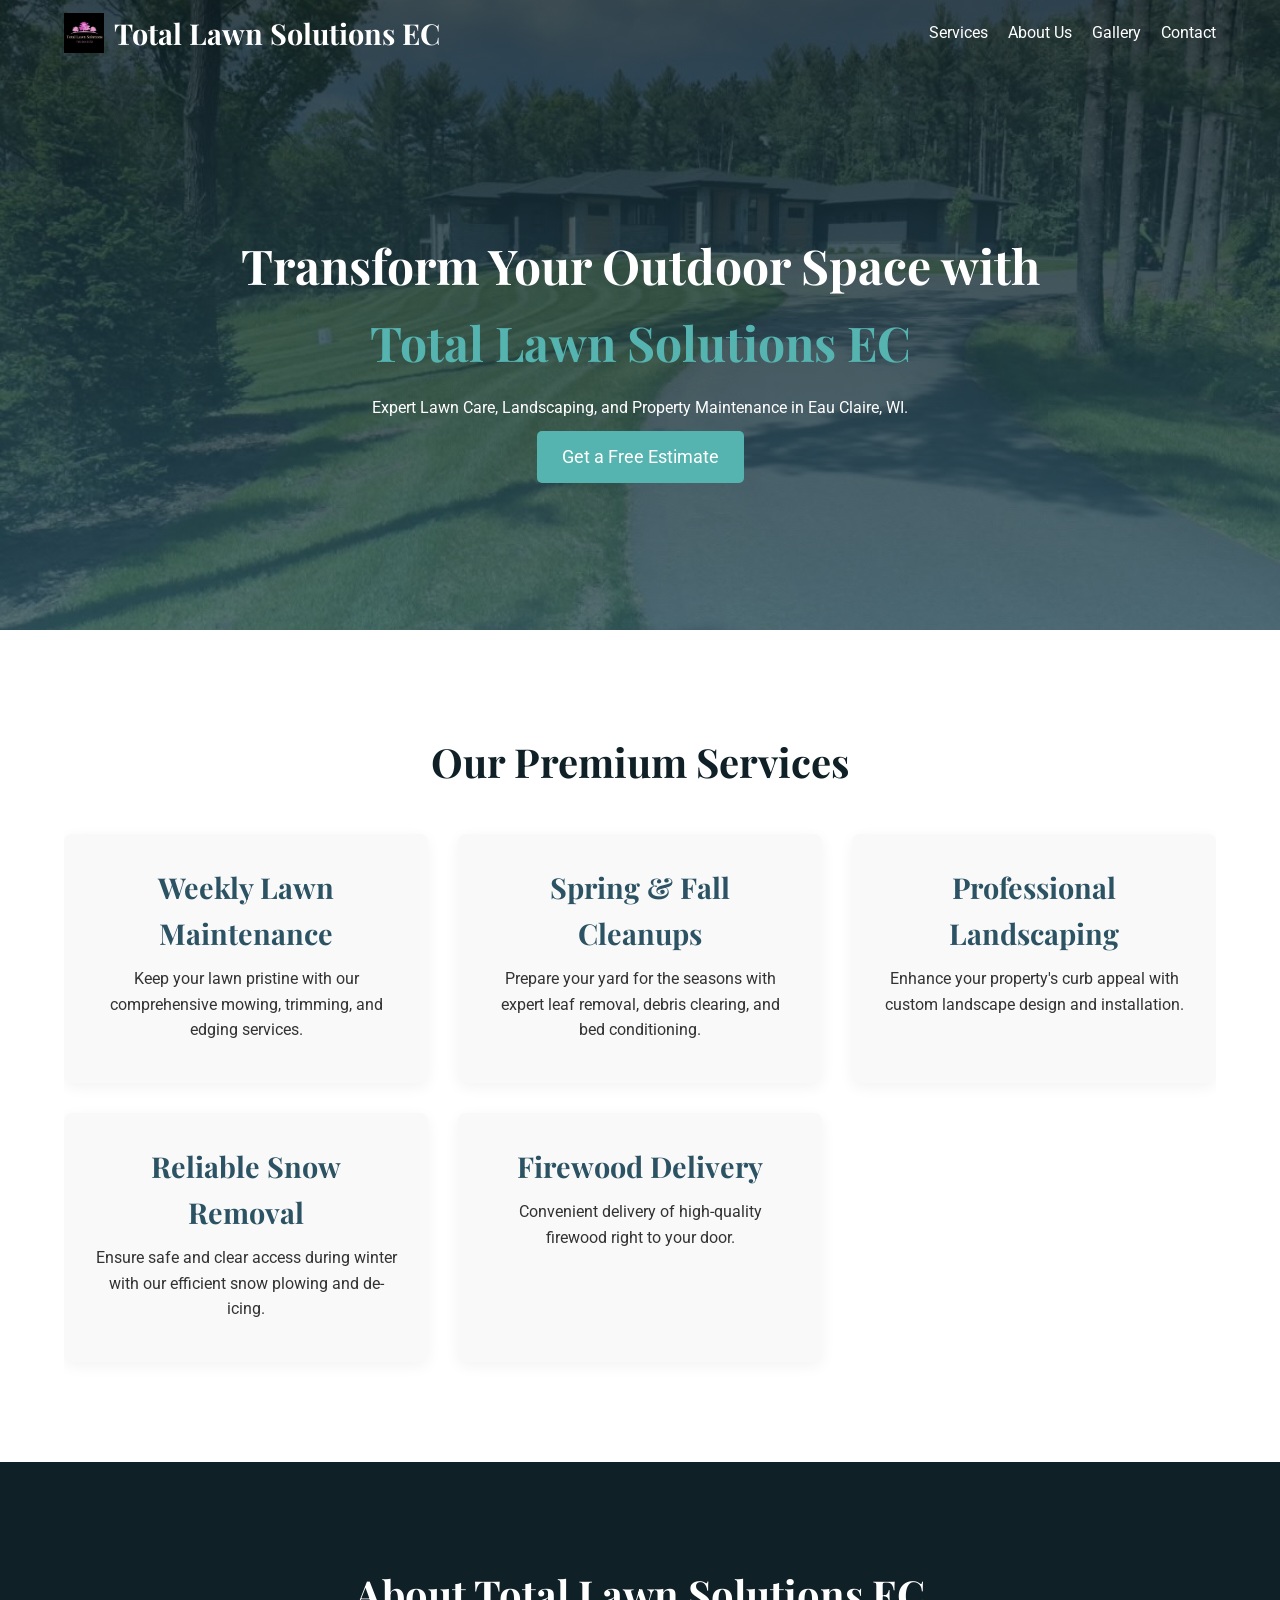
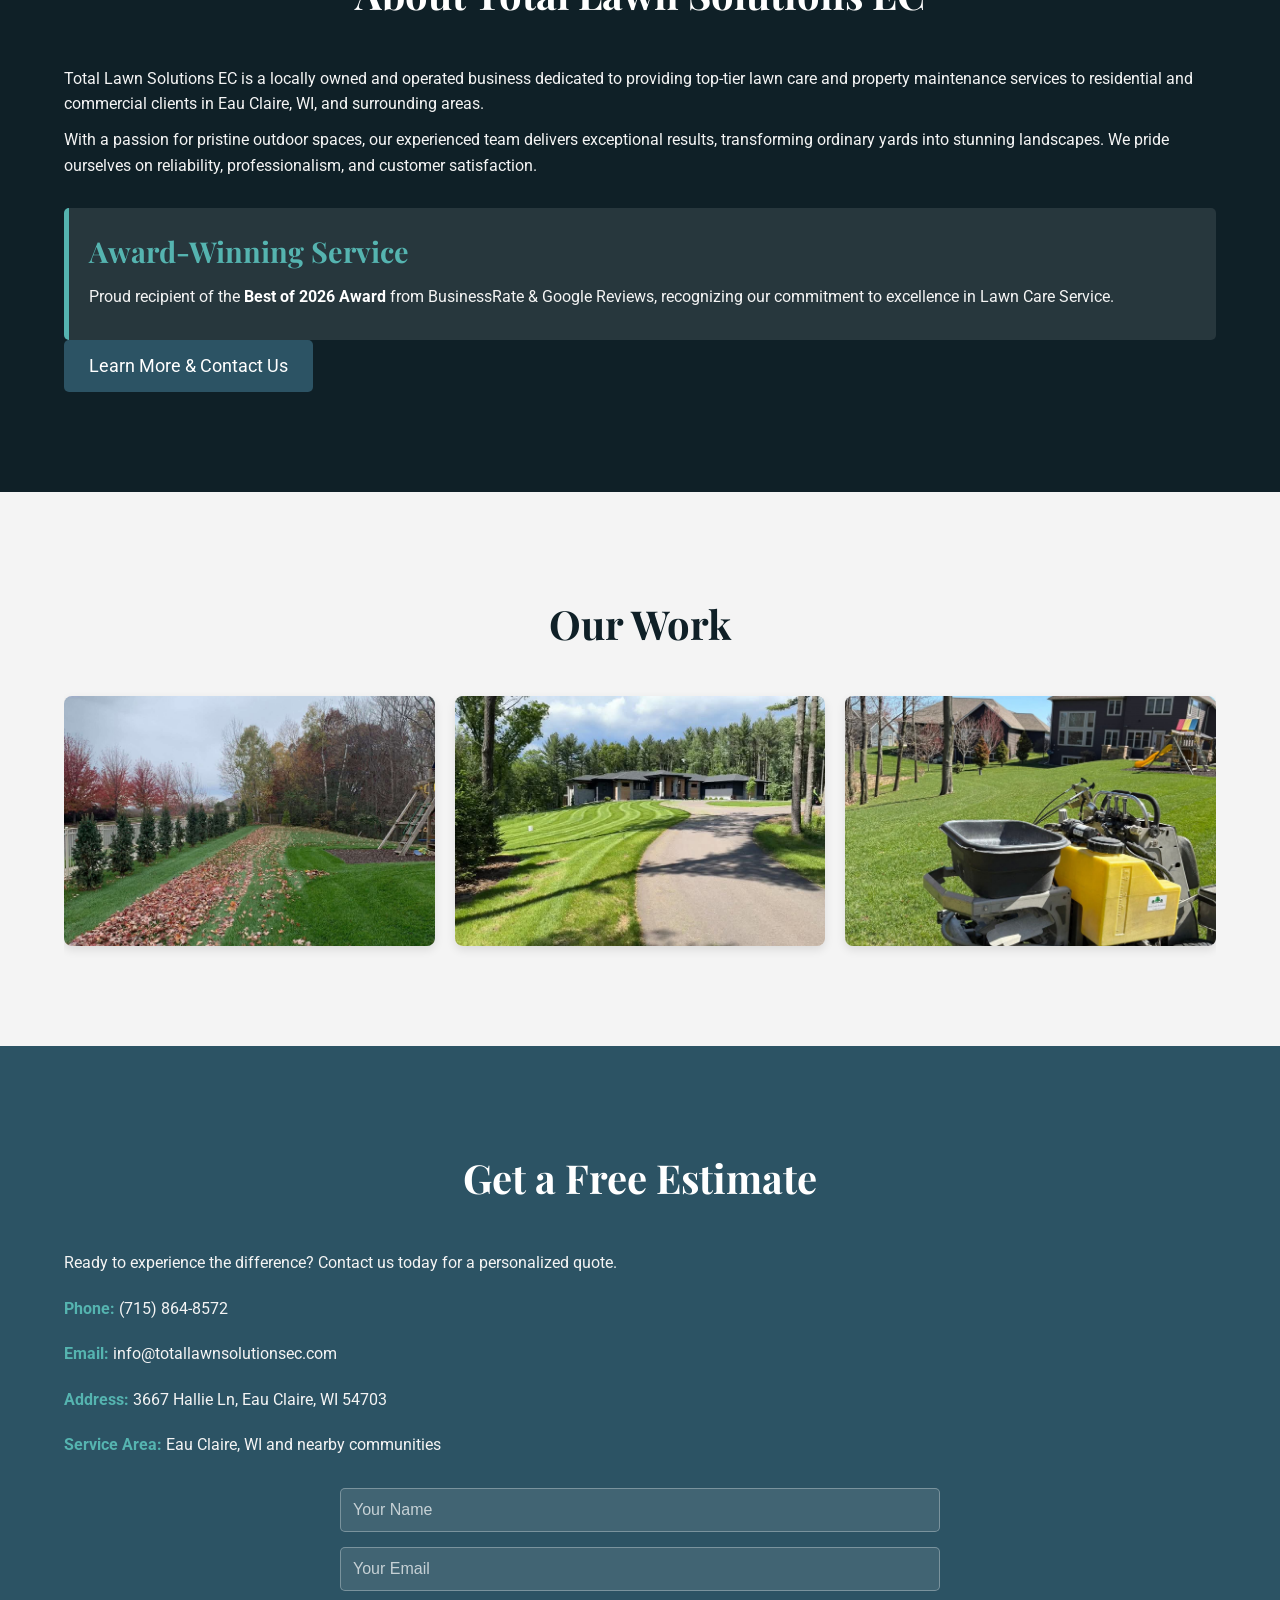
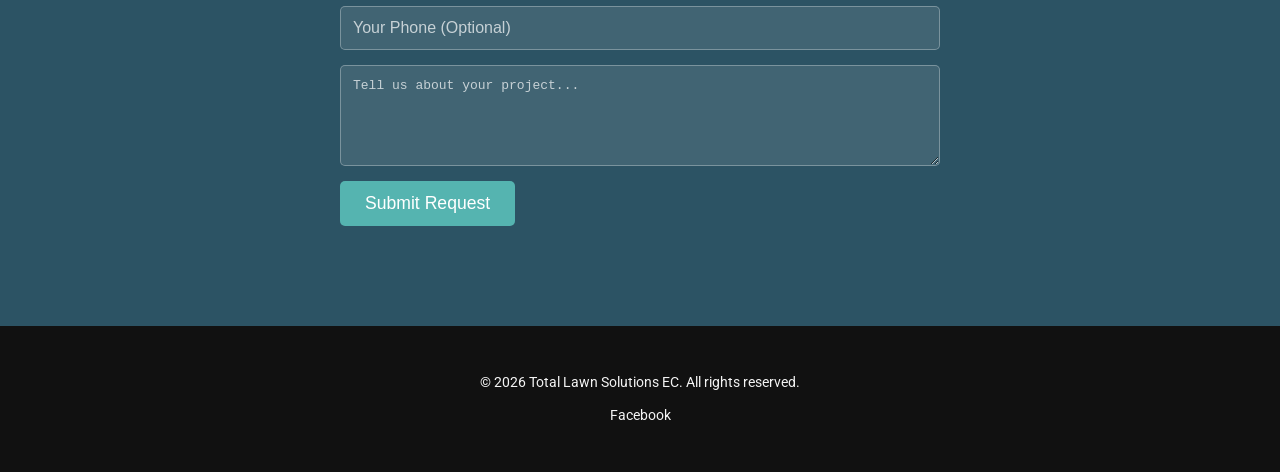
==== index.html @ 62d65443 "Initial commit - Total Lawn Solutions EC website mock-up" ====
<!DOCTYPE html>
<html lang="en">
<head>
    <meta charset="UTF-8">
    <meta name="viewport" content="width=device-width, initial-scale=1.0">
    <title>Total Lawn Solutions EC - Premium Lawn Care & Landscaping</title>
    <link rel="stylesheet" href="style.css">
    <link href="https://fonts.googleapis.com/css2?family=Roboto:wght@300;400;700&family=Playfair+Display:wght@700&display=swap" rel="stylesheet">
</head>
<body>
    <header class="hero">
        <div class="container">
            <nav class="navbar">
                <div class="logo">
                    <img src="logo.png" alt="Total Lawn Solutions EC Logo">
                    <span>Total Lawn Solutions EC</span>
                </div>
                <ul class="nav-links">
                    <li><a href="#services">Services</a></li>
                    <li><a href="#about">About Us</a></li>
                    <li><a href="#gallery">Gallery</a></li>
                    <li><a href="#contact">Contact</a></li>
                </ul>
            </nav>
            <div class="hero-content">
                <h1>Transform Your Outdoor Space with <span class="highlight">Total Lawn Solutions EC</span></h1>
                <p>Expert Lawn Care, Landscaping, and Property Maintenance in Eau Claire, WI.</p>
                <a href="#contact" class="btn">Get a Free Estimate</a>
            </div>
        </div>
    </header>

    <section id="services" class="services section-padding">
        <div class="container">
            <h2>Our Premium Services</h2>
            <div class="service-grid">
                <div class="service-item">
                    <h3>Weekly Lawn Maintenance</h3>
                    <p>Keep your lawn pristine with our comprehensive mowing, trimming, and edging services.</p>
                </div>
                <div class="service-item">
                    <h3>Spring & Fall Cleanups</h3>
                    <p>Prepare your yard for the seasons with expert leaf removal, debris clearing, and bed conditioning.</p>
                </div>
                <div class="service-item">
                    <h3>Professional Landscaping</h3>
                    <p>Enhance your property's curb appeal with custom landscape design and installation.</p>
                </div>
                <div class="service-item">
                    <h3>Reliable Snow Removal</h3>
                    <p>Ensure safe and clear access during winter with our efficient snow plowing and de-icing.</p>
                </div>
                <div class="service-item">
                    <h3>Firewood Delivery</h3>
                    <p>Convenient delivery of high-quality firewood right to your door.</p>
                </div>
            </div>
        </div>
    </section>

    <section id="about" class="about section-padding">
        <div class="container">
            <div class="about-content">
                <h2>About Total Lawn Solutions EC</h2>
                <p>Total Lawn Solutions EC is a locally owned and operated business dedicated to providing top-tier lawn care and property maintenance services to residential and commercial clients in Eau Claire, WI, and surrounding areas.</p>
                <p>With a passion for pristine outdoor spaces, our experienced team delivers exceptional results, transforming ordinary yards into stunning landscapes. We pride ourselves on reliability, professionalism, and customer satisfaction.</p>
                <div class="award">
                    <h3>Award-Winning Service</h3>
                    <p>Proud recipient of the <strong>Best of 2026 Award</strong> from BusinessRate & Google Reviews, recognizing our commitment to excellence in Lawn Care Service.</p>
                </div>
                <a href="#contact" class="btn btn-secondary">Learn More & Contact Us</a>
            </div>
        </div>
    </section>

    <section id="gallery" class="gallery section-padding">
        <div class="container">
            <h2>Our Work</h2>
            <div class="gallery-grid">
                <!-- Placeholder images from job photos -->
                <img src="job1.jpg" alt="Beautifully Striped Lawn" class="gallery-item">
                <img src="job2.jpg" alt="Leaf Cleanup" class="gallery-item">
                <img src="job3.jpg" alt="Landscaping Project" class="gallery-item">
            </div>
        </div>
    </section>

    <section id="contact" class="contact section-padding">
        <div class="container">
            <h2>Get a Free Estimate</h2>
            <p>Ready to experience the difference? Contact us today for a personalized quote.</p>
            <div class="contact-info">
                <p><strong>Phone:</strong> <a href="tel:7158648572">(715) 864-8572</a></p>
                <p><strong>Email:</strong> <a href="mailto:info@totallawnsolutionsec.com">info@totallawnsolutionsec.com</a></p>
                <p><strong>Address:</strong> 3667 Hallie Ln, Eau Claire, WI 54703</p>
                <p><strong>Service Area:</strong> Eau Claire, WI and nearby communities</p>
            </div>
            <form class="contact-form">
                <input type="text" placeholder="Your Name" required>
                <input type="email" placeholder="Your Email" required>
                <input type="tel" placeholder="Your Phone (Optional)">
                <textarea placeholder="Tell us about your project..." rows="5" required></textarea>
                <button type="submit" class="btn">Submit Request</button>
            </form>
        </div>
    </section>

    <footer>
        <div class="container">
            <p>&copy; 2026 Total Lawn Solutions EC. All rights reserved.</p>
            <div class="social-links">
                <a href="https://www.facebook.com/share/18SojB7KoB/" target="_blank">Facebook</a>
                <!-- Add other social links as needed -->
            </div>
        </div>
    </footer>
</body>
</html>
---- style.css ----
:root {
    --primary-color: #0F2027; /* Dark Navy Blue */
    --secondary-color: #2C5364; /* Muted Blue-Green */
    --accent-color: #55B4B0; /* Teal/Aqua Green */
    --light-text-color: #f4f4f4;
    --dark-text-color: #333;
    --white: #ffffff;
    --dark-green: #1B5E20; /* For logo accents */
}

* {
    margin: 0;
    padding: 0;
    box-sizing: border-box;
}

body {
    font-family: 'Roboto', sans-serif;
    line-height: 1.6;
    color: var(--dark-text-color);
    background: var(--light-text-color);
}

.container {
    width: 90%;
    max-width: 1200px;
    margin: auto;
    overflow: hidden;
    padding: 20px 0;
}

/* Typography */
h1,
h2,
h3 {
    font-family: 'Playfair Display', serif;
    margin-bottom: 15px;
    color: var(--primary-color);
}

h1 {
    font-size: 3em;
    color: var(--white);
}

h2 {
    font-size: 2.5em;
    text-align: center;
    margin-bottom: 40px;
}

h3 {
    font-size: 1.8em;
}

p {
    margin-bottom: 10px;
}

.highlight {
    color: var(--accent-color);
}

/* Buttons */
.btn {
    display: inline-block;
    background: var(--accent-color);
    color: var(--white);
    padding: 12px 25px;
    text-decoration: none;
    border-radius: 5px;
    transition: background 0.3s ease;
    border: none;
    cursor: pointer;
    font-size: 1.1em;
}

.btn:hover {
    background: #41A09A;
}

.btn-secondary {
    background: var(--secondary-color);
}

.btn-secondary:hover {
    background: #234551;
}

/* Header & Hero Section */
.hero {
    background: linear-gradient(rgba(15, 32, 39, 0.8), rgba(44, 83, 100, 0.8)), url('hero-bg.jpg') no-repeat center center/cover;
    color: var(--white);
    min-height: 70vh;
    display: flex;
    align-items: center;
    text-align: center;
    position: relative;
}

.navbar {
    display: flex;
    justify-content: space-between;
    align-items: center;
    padding: 10px 0;
    position: absolute;
    top: 0;
    left: 5%;
    right: 5%;
    width: 90%;
    max-width: 1200px;
    margin: auto;
}

.logo {
    display: flex;
    align-items: center;
}

.logo img {
    height: 40px;
    margin-right: 10px;
    filter: invert(100%); /* Make logo white for dark background */
}

.logo span {
    font-family: 'Playfair Display', serif;
    font-size: 1.8em;
    font-weight: 700;
    color: var(--white);
}

.nav-links {
    list-style: none;
    display: flex;
}

.nav-links li {
    margin-left: 20px;
}

.nav-links a {
    color: var(--white);
    text-decoration: none;
    font-weight: 400;
    transition: color 0.3s ease;
}

.nav-links a:hover {
    color: var(--accent-color);
}

.hero-content {
    padding-top: 80px; /* Adjust for fixed navbar */
    max-width: 800px;
    margin: auto;
}

/* Section Padding */
.section-padding {
    padding: 80px 0;
}

/* Services Section */
.services {
    background: var(--white);
}

.service-grid {
    display: grid;
    grid-template-columns: repeat(auto-fit, minmax(280px, 1fr));
    gap: 30px;
    text-align: center;
}

.service-item {
    background: #f9f9f9;
    padding: 30px;
    border-radius: 8px;
    box-shadow: 0 4px 15px rgba(0, 0, 0, 0.05);
    transition: transform 0.3s ease, box-shadow 0.3s ease;
}

.service-item:hover {
    transform: translateY(-5px);
    box-shadow: 0 6px 20px rgba(0, 0, 0, 0.1);
}

.service-item h3 {
    color: var(--secondary-color);
    margin-bottom: 10px;
}

/* About Section */
.about {
    background: var(--primary-color);
    color: var(--light-text-color);
}

.about h2 {
    color: var(--white);
}

.about p {
    color: var(--light-text-color);
}

.award {
    background: rgba(255, 255, 255, 0.1);
    border-left: 5px solid var(--accent-color);
    padding: 20px;
    margin-top: 30px;
    border-radius: 5px;
}

.award h3 {
    color: var(--accent-color);
    margin-bottom: 10px;
}

.award strong {
    color: var(--white);
}

/* Gallery Section */
.gallery {
    background: var(--light-text-color);
}

.gallery-grid {
    display: grid;
    grid-template-columns: repeat(auto-fit, minmax(300px, 1fr));
    gap: 20px;
}

.gallery-item {
    width: 100%;
    height: 250px;
    object-fit: cover;
    border-radius: 8px;
    box-shadow: 0 4px 10px rgba(0, 0, 0, 0.1);
}

/* Contact Section */
.contact {
    background: var(--secondary-color);
    color: var(--light-text-color);
}

.contact h2 {
    color: var(--white);
}

.contact p {
    margin-bottom: 20px;
}

.contact-info p strong {
    color: var(--accent-color);
}

.contact-info a {
    color: var(--light-text-color);
    text-decoration: none;
}

.contact-info a:hover {
    color: var(--white);
}

.contact-form {
    display: flex;
    flex-direction: column;
    gap: 15px;
    max-width: 600px;
    margin: 30px auto 0 auto;
}

.contact-form input[type="text"],
.contact-form input[type="email"],
.contact-form input[type="tel"],
.contact-form textarea {
    padding: 12px;
    border: 1px solid rgba(255, 255, 255, 0.3);
    border-radius: 5px;
    background: rgba(255, 255, 255, 0.1);
    color: var(--white);
    font-size: 1em;
}

.contact-form input::placeholder,
.contact-form textarea::placeholder {
    color: rgba(255, 255, 255, 0.7);
}

.contact-form input:focus,
.contact-form textarea:focus {
    outline: none;
    border-color: var(--accent-color);
    box-shadow: 0 0 0 2px rgba(85, 180, 176, 0.5);
}

.contact-form button {
    align-self: flex-start;
}

/* Footer */
footer {
    background: #111;
    color: var(--light-text-color);
    text-align: center;
    padding: 25px 0;
    font-size: 0.9em;
}

.social-links a {
    color: var(--light-text-color);
    text-decoration: none;
    margin: 0 10px;
    transition: color 0.3s ease;
}

.social-links a:hover {
    color: var(--accent-color);
}

/* Responsive Design */
@media (max-width: 768px) {
    .navbar {
        flex-direction: column;
        position: relative;
        padding: 15px 0;
    }

    .logo {
        margin-bottom: 15px;
    }

    .nav-links {
        flex-direction: column;
        align-items: center;
        margin-top: 10px;
    }

    .nav-links li {
        margin: 5px 0;
    }

    h1 {
        font-size: 2.5em;
    }

    h2 {
        font-size: 2em;
    }

    .hero-content {
        padding-top: 40px;
    }

    .service-grid {
        grid-template-columns: 1fr;
    }

    .gallery-grid {
        grid-template-columns: 1fr;
    }
}
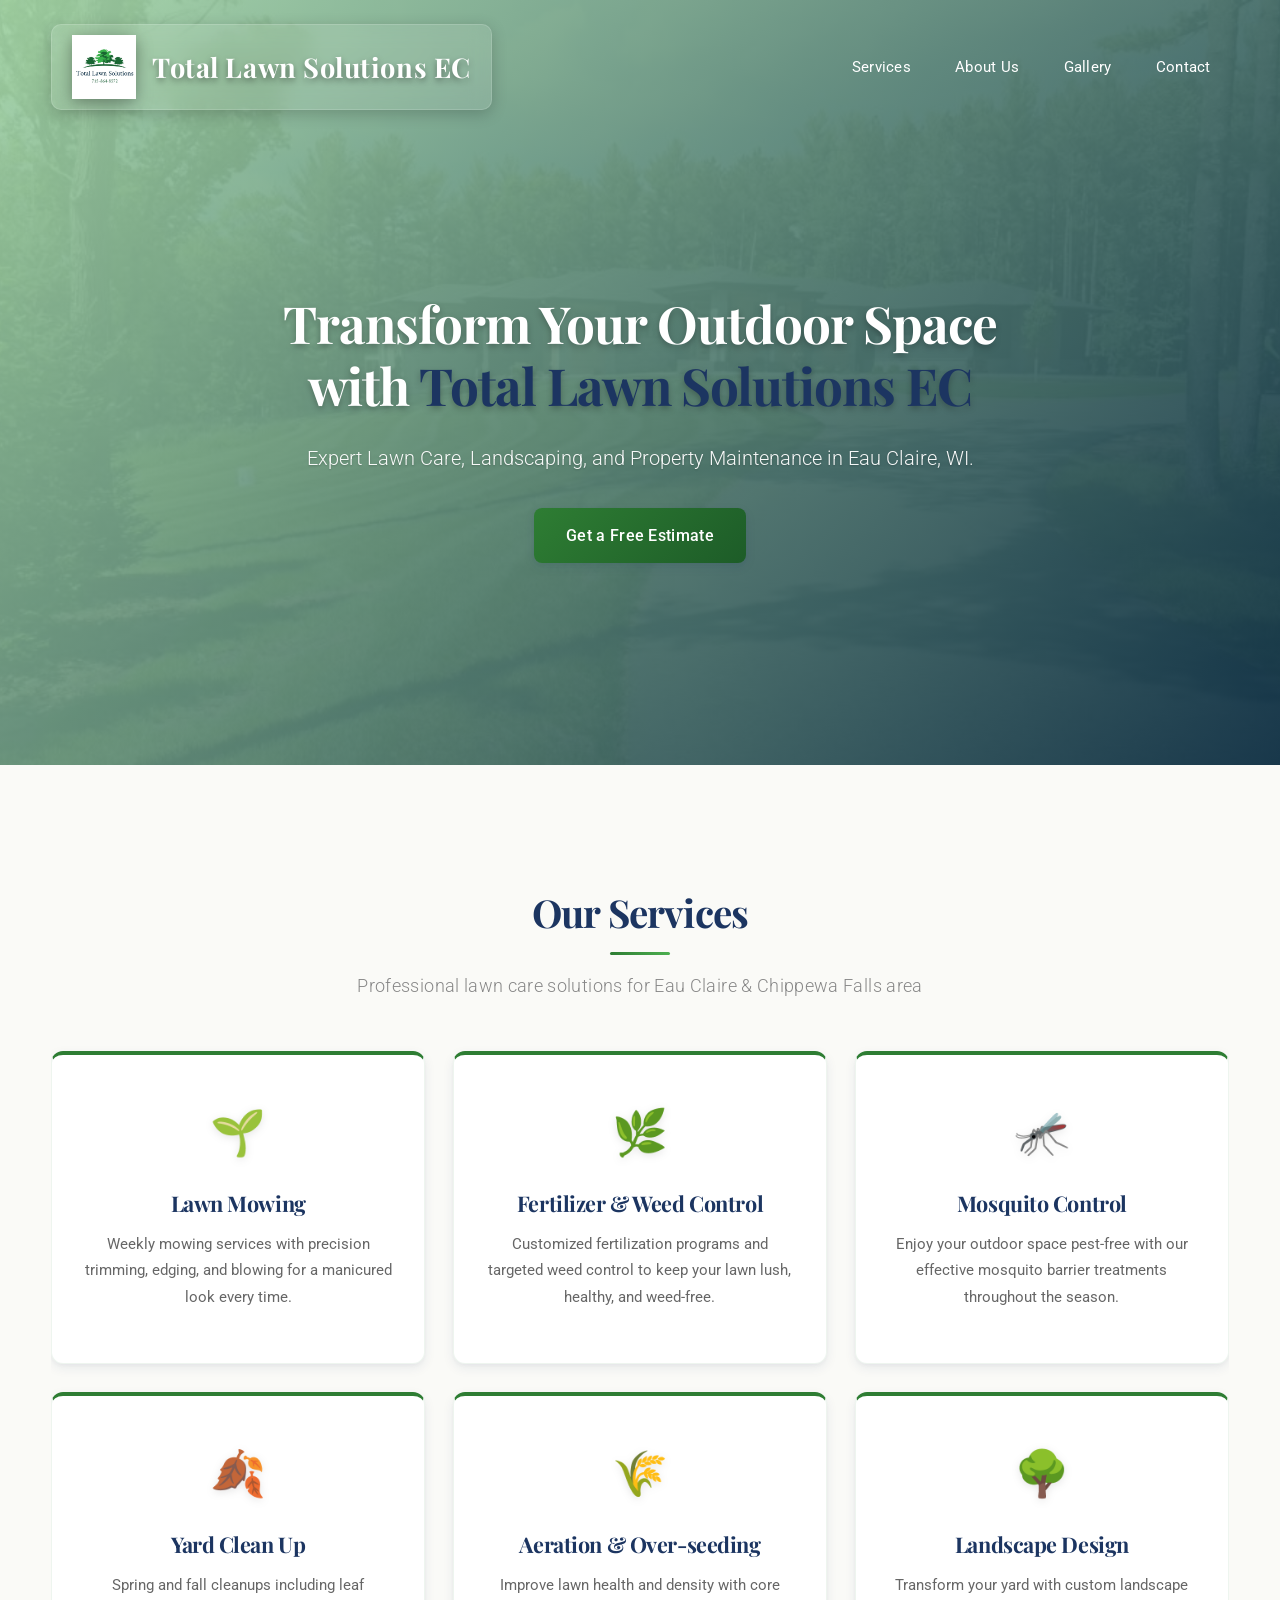
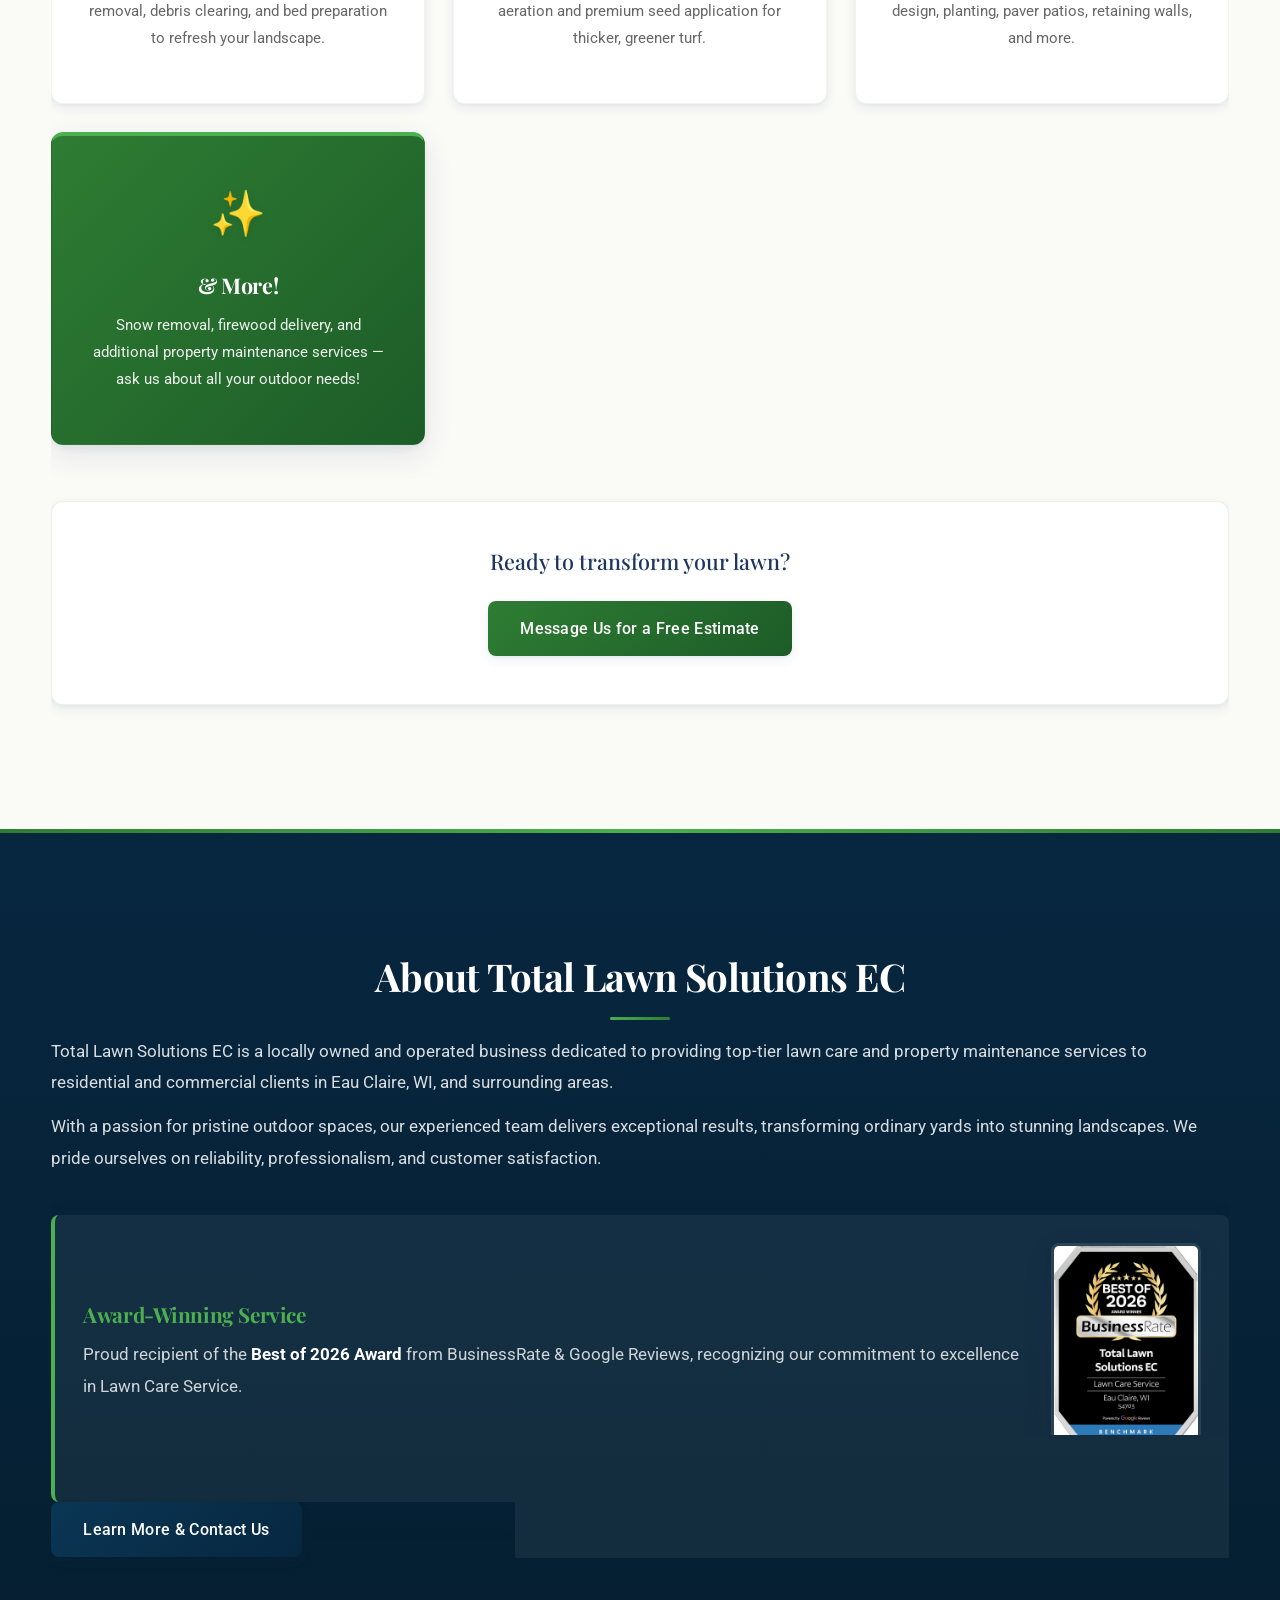
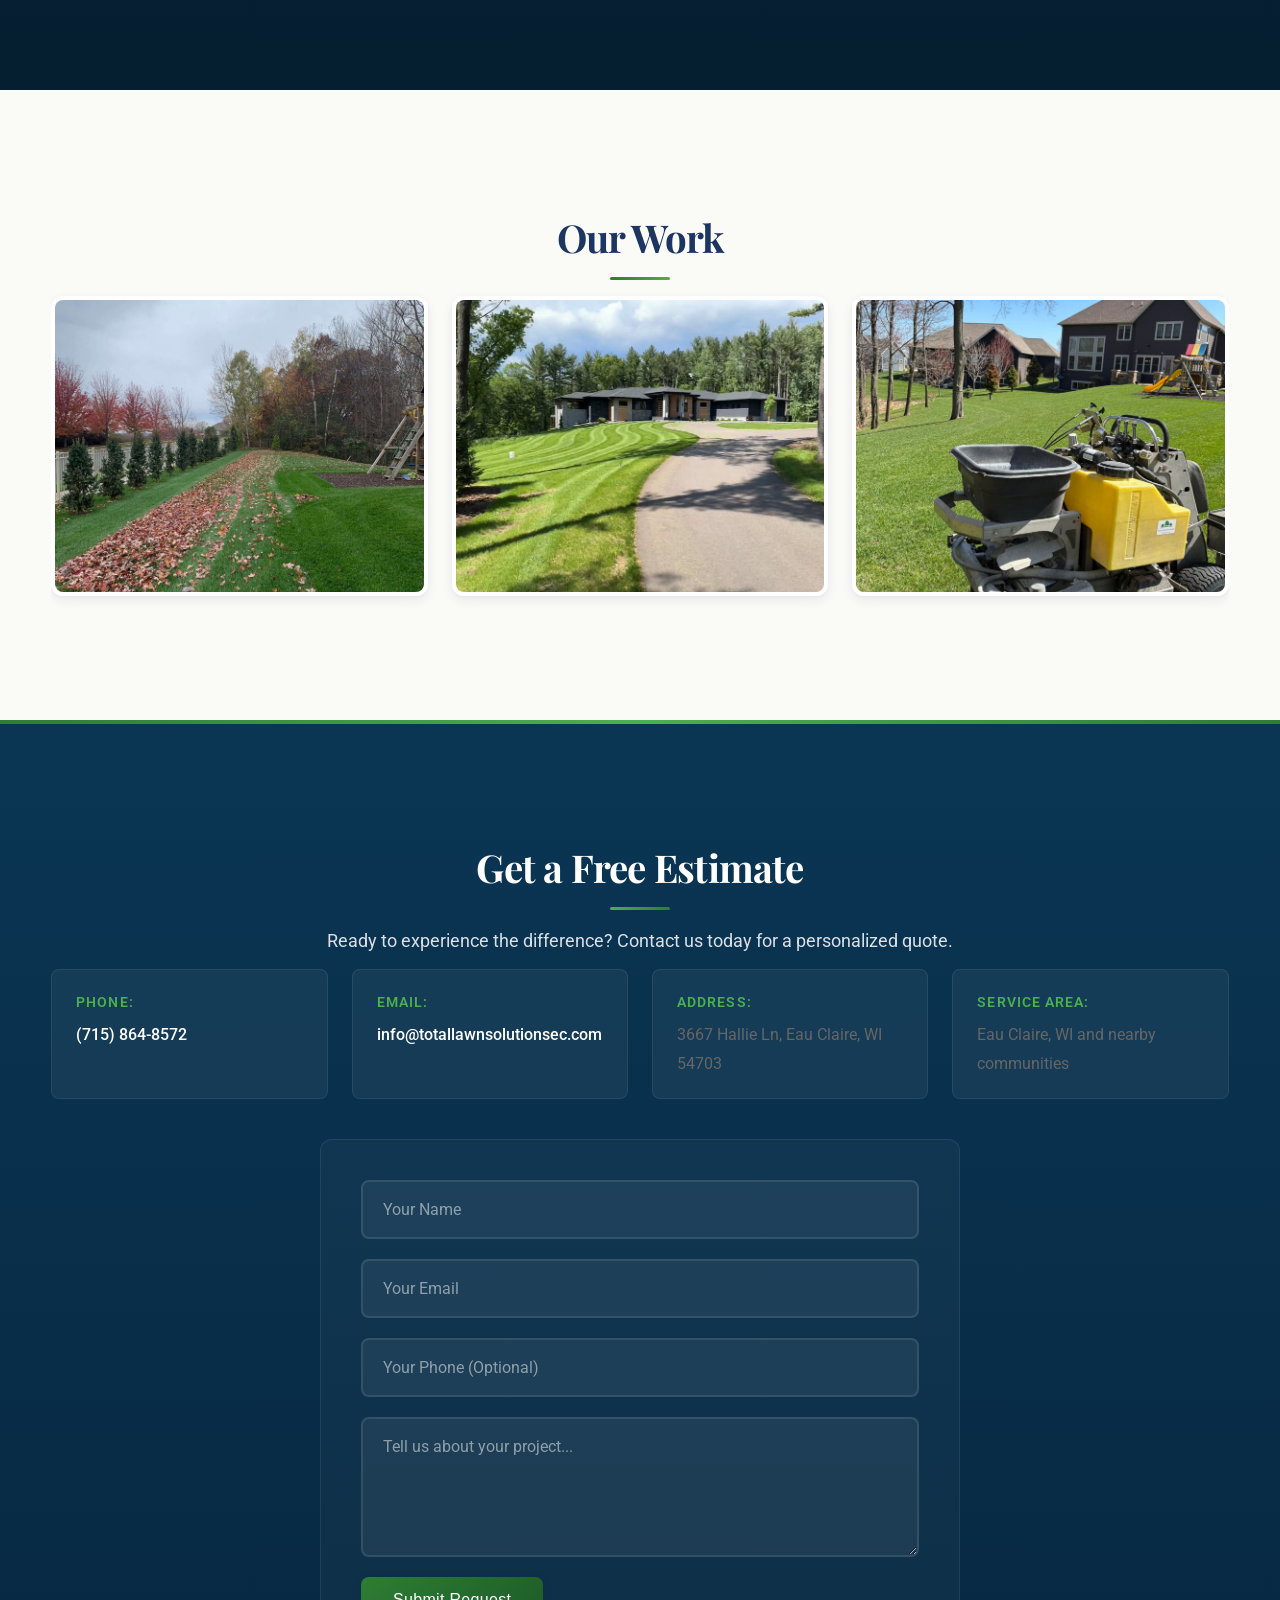
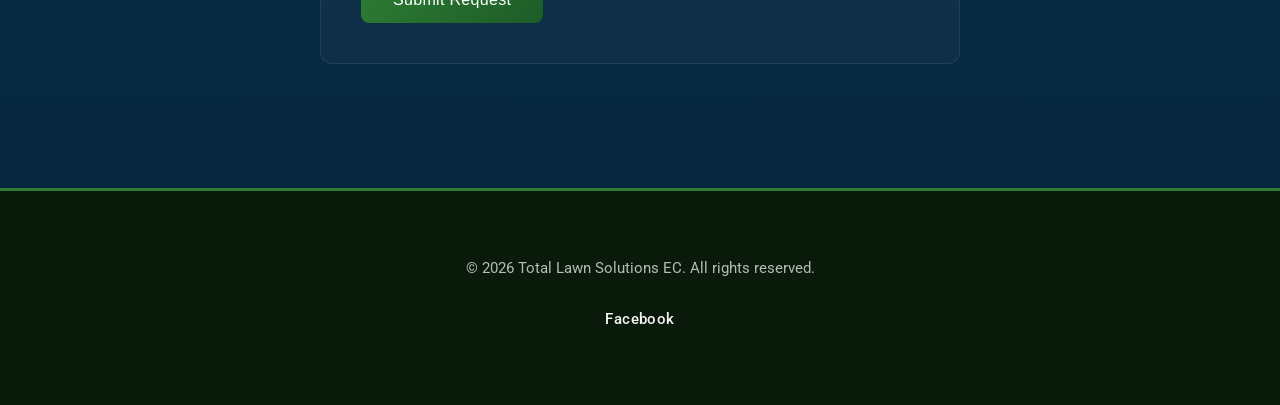
==== commit 53bd6dd6: "Update site with award badge and improvements" ====
--- a/index.html
+++ b/index.html
@@ -1,118 +1,231 @@
-<!DOCTYPE html>
+<!doctype html>
 <html lang="en">
-<head>
-    <meta charset="UTF-8">
-    <meta name="viewport" content="width=device-width, initial-scale=1.0">
+  <head>
+    <meta charset="UTF-8" />
+    <meta name="viewport" content="width=device-width, initial-scale=1.0" />
+    <meta
+      name="description"
+      content="Total Lawn Solutions EC - Premium lawn care, landscaping, and property maintenance services in Eau Claire, WI. Expert mowing, spring/fall cleanups, snow removal, and more."
+    />
+    <meta
+      name="keywords"
+      content="lawn care, landscaping, Eau Claire WI, Chippewa Falls, lawn mowing, fertilizer, weed control, mosquito control, yard cleanup, aeration, over-seeding, snow removal, firewood delivery, property maintenance"
+    />
     <title>Total Lawn Solutions EC - Premium Lawn Care & Landscaping</title>
-    <link rel="stylesheet" href="style.css">
-    <link href="https://fonts.googleapis.com/css2?family=Roboto:wght@300;400;700&family=Playfair+Display:wght@700&display=swap" rel="stylesheet">
-</head>
-<body>
+    <link rel="icon" type="image/png" href="logo.png" />
+    <link rel="stylesheet" href="style.css" />
+    <link
+      href="https://fonts.googleapis.com/css2?family=Roboto:wght@300;400;700&family=Playfair+Display:wght@700&display=swap"
+      rel="stylesheet"
+    />
+  </head>
+  <body>
+    <script>
+      if ("scrollRestoration" in history) {
+        history.scrollRestoration = "manual";
+      }
+      window.scrollTo(0, 0);
+    </script>
     <header class="hero">
-        <div class="container">
-            <nav class="navbar">
-                <div class="logo">
-                    <img src="logo.png" alt="Total Lawn Solutions EC Logo">
-                    <span>Total Lawn Solutions EC</span>
-                </div>
-                <ul class="nav-links">
-                    <li><a href="#services">Services</a></li>
-                    <li><a href="#about">About Us</a></li>
-                    <li><a href="#gallery">Gallery</a></li>
-                    <li><a href="#contact">Contact</a></li>
-                </ul>
-            </nav>
-            <div class="hero-content">
-                <h1>Transform Your Outdoor Space with <span class="highlight">Total Lawn Solutions EC</span></h1>
-                <p>Expert Lawn Care, Landscaping, and Property Maintenance in Eau Claire, WI.</p>
-                <a href="#contact" class="btn">Get a Free Estimate</a>
+      <div class="container">
+        <nav class="navbar">
+          <div class="logo">
+            <img src="logo.png" alt="Total Lawn Solutions EC Logo" />
+            <span>Total Lawn Solutions EC</span>
+          </div>
+          <ul class="nav-links">
+            <li><a href="#services">Services</a></li>
+            <li><a href="#about">About Us</a></li>
+            <li><a href="#gallery">Gallery</a></li>
+            <li><a href="#contact">Contact</a></li>
+          </ul>
+        </nav>
+        <div class="hero-content">
+          <h1>
+            Transform Your Outdoor Space with
+            <span class="highlight">Total Lawn Solutions EC</span>
+          </h1>
+          <p>
+            Expert Lawn Care, Landscaping, and Property Maintenance in Eau
+            Claire, WI.
+          </p>
+          <a href="#contact" class="btn">Get a Free Estimate</a>
+        </div>
+      </div>
+    </header>
+
+    <section id="services" class="services section-padding">
+      <div class="container">
+        <h2>Our Services</h2>
+        <p class="section-subtitle">
+          Professional lawn care solutions for Eau Claire & Chippewa Falls area
+        </p>
+        <div class="service-grid">
+          <div class="service-item">
+            <div class="service-icon">🌱</div>
+            <h3>Lawn Mowing</h3>
+            <p>
+              Weekly mowing services with precision trimming, edging, and
+              blowing for a manicured look every time.
+            </p>
+          </div>
+          <div class="service-item">
+            <div class="service-icon">🌿</div>
+            <h3>Fertilizer & Weed Control</h3>
+            <p>
+              Customized fertilization programs and targeted weed control to
+              keep your lawn lush, healthy, and weed-free.
+            </p>
+          </div>
+          <div class="service-item">
+            <div class="service-icon">🦟</div>
+            <h3>Mosquito Control</h3>
+            <p>
+              Enjoy your outdoor space pest-free with our effective mosquito
+              barrier treatments throughout the season.
+            </p>
+          </div>
+          <div class="service-item">
+            <div class="service-icon">🍂</div>
+            <h3>Yard Clean Up</h3>
+            <p>
+              Spring and fall cleanups including leaf removal, debris clearing,
+              and bed preparation to refresh your landscape.
+            </p>
+          </div>
+          <div class="service-item">
+            <div class="service-icon">🌾</div>
+            <h3>Aeration & Over-seeding</h3>
+            <p>
+              Improve lawn health and density with core aeration and premium
+              seed application for thicker, greener turf.
+            </p>
+          </div>
+          <div class="service-item">
+            <div class="service-icon">🌳</div>
+            <h3>Landscape Design</h3>
+            <p>
+              Transform your yard with custom landscape design, planting, paver
+              patios, retaining walls, and more.
+            </p>
+          </div>
+          <div class="service-item service-item-highlight">
+            <div class="service-icon">✨</div>
+            <h3>& More!</h3>
+            <p>
+              Snow removal, firewood delivery, and additional property
+              maintenance services — ask us about all your outdoor needs!
+            </p>
+          </div>
+        </div>
+        <div class="services-cta">
+          <p>Ready to transform your lawn?</p>
+          <a href="#contact" class="btn">Message Us for a Free Estimate</a>
+        </div>
+      </div>
+    </section>
+
+    <section id="about" class="about section-padding">
+      <div class="container">
+        <div class="about-content">
+          <h2>About Total Lawn Solutions EC</h2>
+          <p>
+            Total Lawn Solutions EC is a locally owned and operated business
+            dedicated to providing top-tier lawn care and property maintenance
+            services to residential and commercial clients in Eau Claire, WI,
+            and surrounding areas.
+          </p>
+          <p>
+            With a passion for pristine outdoor spaces, our experienced team
+            delivers exceptional results, transforming ordinary yards into
+            stunning landscapes. We pride ourselves on reliability,
+            professionalism, and customer satisfaction.
+          </p>
+          <div class="award">
+            <div class="award-content">
+              <h3>Award-Winning Service</h3>
+              <p>
+                Proud recipient of the <strong>Best of 2026 Award</strong> from
+                BusinessRate & Google Reviews, recognizing our commitment to
+                excellence in Lawn Care Service.
+              </p>
             </div>
-        </div>
-    </header>
-
-    <section id="services" class="services section-padding">
-        <div class="container">
-            <h2>Our Premium Services</h2>
-            <div class="service-grid">
-                <div class="service-item">
-                    <h3>Weekly Lawn Maintenance</h3>
-                    <p>Keep your lawn pristine with our comprehensive mowing, trimming, and edging services.</p>
-                </div>
-                <div class="service-item">
-                    <h3>Spring & Fall Cleanups</h3>
-                    <p>Prepare your yard for the seasons with expert leaf removal, debris clearing, and bed conditioning.</p>
-                </div>
-                <div class="service-item">
-                    <h3>Professional Landscaping</h3>
-                    <p>Enhance your property's curb appeal with custom landscape design and installation.</p>
-                </div>
-                <div class="service-item">
-                    <h3>Reliable Snow Removal</h3>
-                    <p>Ensure safe and clear access during winter with our efficient snow plowing and de-icing.</p>
-                </div>
-                <div class="service-item">
-                    <h3>Firewood Delivery</h3>
-                    <p>Convenient delivery of high-quality firewood right to your door.</p>
-                </div>
+            <div class="award-image">
+              <img
+                src="award.jpg"
+                alt="Best of 2026 Award - BusinessRate & Google Reviews"
+              />
             </div>
-        </div>
-    </section>
-
-    <section id="about" class="about section-padding">
-        <div class="container">
-            <div class="about-content">
-                <h2>About Total Lawn Solutions EC</h2>
-                <p>Total Lawn Solutions EC is a locally owned and operated business dedicated to providing top-tier lawn care and property maintenance services to residential and commercial clients in Eau Claire, WI, and surrounding areas.</p>
-                <p>With a passion for pristine outdoor spaces, our experienced team delivers exceptional results, transforming ordinary yards into stunning landscapes. We pride ourselves on reliability, professionalism, and customer satisfaction.</p>
-                <div class="award">
-                    <h3>Award-Winning Service</h3>
-                    <p>Proud recipient of the <strong>Best of 2026 Award</strong> from BusinessRate & Google Reviews, recognizing our commitment to excellence in Lawn Care Service.</p>
-                </div>
-                <a href="#contact" class="btn btn-secondary">Learn More & Contact Us</a>
-            </div>
-        </div>
+          </div>
+          <a href="#contact" class="btn btn-secondary"
+            >Learn More & Contact Us</a
+          >
+        </div>
+      </div>
     </section>
 
     <section id="gallery" class="gallery section-padding">
-        <div class="container">
-            <h2>Our Work</h2>
-            <div class="gallery-grid">
-                <!-- Placeholder images from job photos -->
-                <img src="job1.jpg" alt="Beautifully Striped Lawn" class="gallery-item">
-                <img src="job2.jpg" alt="Leaf Cleanup" class="gallery-item">
-                <img src="job3.jpg" alt="Landscaping Project" class="gallery-item">
-            </div>
-        </div>
+      <div class="container">
+        <h2>Our Work</h2>
+        <div class="gallery-grid">
+          <!-- Placeholder images from job photos -->
+          <img
+            src="job1.jpg"
+            alt="Beautifully Striped Lawn"
+            class="gallery-item"
+          />
+          <img src="job2.jpg" alt="Leaf Cleanup" class="gallery-item" />
+          <img src="job3.jpg" alt="Landscaping Project" class="gallery-item" />
+        </div>
+      </div>
     </section>
 
     <section id="contact" class="contact section-padding">
-        <div class="container">
-            <h2>Get a Free Estimate</h2>
-            <p>Ready to experience the difference? Contact us today for a personalized quote.</p>
-            <div class="contact-info">
-                <p><strong>Phone:</strong> <a href="tel:7158648572">(715) 864-8572</a></p>
-                <p><strong>Email:</strong> <a href="mailto:info@totallawnsolutionsec.com">info@totallawnsolutionsec.com</a></p>
-                <p><strong>Address:</strong> 3667 Hallie Ln, Eau Claire, WI 54703</p>
-                <p><strong>Service Area:</strong> Eau Claire, WI and nearby communities</p>
-            </div>
-            <form class="contact-form">
-                <input type="text" placeholder="Your Name" required>
-                <input type="email" placeholder="Your Email" required>
-                <input type="tel" placeholder="Your Phone (Optional)">
-                <textarea placeholder="Tell us about your project..." rows="5" required></textarea>
-                <button type="submit" class="btn">Submit Request</button>
-            </form>
-        </div>
+      <div class="container">
+        <h2>Get a Free Estimate</h2>
+        <p>
+          Ready to experience the difference? Contact us today for a
+          personalized quote.
+        </p>
+        <div class="contact-info">
+          <p>
+            <strong>Phone:</strong> <a href="tel:7158648572">(715) 864-8572</a>
+          </p>
+          <p>
+            <strong>Email:</strong>
+            <a href="mailto:info@totallawnsolutionsec.com"
+              >info@totallawnsolutionsec.com</a
+            >
+          </p>
+          <p><strong>Address:</strong> 3667 Hallie Ln, Eau Claire, WI 54703</p>
+          <p>
+            <strong>Service Area:</strong> Eau Claire, WI and nearby communities
+          </p>
+        </div>
+        <form class="contact-form">
+          <input type="text" placeholder="Your Name" required />
+          <input type="email" placeholder="Your Email" required />
+          <input type="tel" placeholder="Your Phone (Optional)" />
+          <textarea
+            placeholder="Tell us about your project..."
+            rows="5"
+            required
+          ></textarea>
+          <button type="submit" class="btn">Submit Request</button>
+        </form>
+      </div>
     </section>
 
     <footer>
-        <div class="container">
-            <p>&copy; 2026 Total Lawn Solutions EC. All rights reserved.</p>
-            <div class="social-links">
-                <a href="https://www.facebook.com/share/18SojB7KoB/" target="_blank">Facebook</a>
-                <!-- Add other social links as needed -->
-            </div>
-        </div>
+      <div class="container">
+        <p>&copy; 2026 Total Lawn Solutions EC. All rights reserved.</p>
+        <div class="social-links">
+          <a href="https://www.facebook.com/share/18SojB7KoB/" target="_blank"
+            >Facebook</a
+          >
+          <!-- Add other social links as needed -->
+        </div>
+      </div>
     </footer>
-</body>
-</html>+  </body>
+</html>
--- a/style.css
+++ b/style.css
@@ -1,368 +1,985 @@
 :root {
-    --primary-color: #0F2027; /* Dark Navy Blue */
-    --secondary-color: #2C5364; /* Muted Blue-Green */
-    --accent-color: #55B4B0; /* Teal/Aqua Green */
-    --light-text-color: #f4f4f4;
-    --dark-text-color: #333;
-    --white: #ffffff;
-    --dark-green: #1B5E20; /* For logo accents */
-}
-
+  /* Primary - Navy blue for branding */
+  --primary-color: #1c3561;
+  --primary-dark: #072740;
+  --primary-light: #2a4a7a;
+
+  /* Secondary - Mid-navy for contact section */
+  --secondary-color: #0a3654;
+  --secondary-hover: #072740;
+
+  /* Accent - Forest green */
+  --accent-color: #2e7d33;
+  --accent-hover: #1d5c28;
+  --accent-light: #4caf50;
+
+  /* Light greens for backgrounds */
+  --accent-light-green: #a5d6a7;
+  --accent-light-green-bg: #e8f5e9;
+  --accent-light-green-medium: #c8e6c9;
+
+  /* Text colors */
+  --light-text-color: #f4f4f4;
+  --dark-text-color: #2d2d2d;
+  --text-muted: #666666;
+  --text-light: #888888;
+
+  /* Surfaces */
+  --white: #ffffff;
+  --cream: #fafaf7;
+  --surface-light: #f8f9fa;
+  --surface-card: #ffffff;
+
+  /* Footer */
+  --footer-bg: #0a1a0a;
+
+  /* Shadows - refined luxury */
+  --shadow-sm:
+    0 1px 3px rgba(28, 53, 97, 0.06), 0 1px 2px rgba(28, 53, 97, 0.04);
+  --shadow-md:
+    0 4px 12px rgba(28, 53, 97, 0.08), 0 2px 4px rgba(28, 53, 97, 0.04);
+  --shadow-lg:
+    0 10px 30px rgba(28, 53, 97, 0.1), 0 4px 8px rgba(28, 53, 97, 0.06);
+  --shadow-xl:
+    0 20px 40px rgba(28, 53, 97, 0.12), 0 8px 16px rgba(28, 53, 97, 0.08);
+
+  /* Border radius */
+  --radius-sm: 4px;
+  --radius-md: 8px;
+  --radius-lg: 12px;
+  --radius-xl: 16px;
+
+  /* RGB channels for rgba() overlays */
+  --primary-dark-rgb: 7, 39, 64;
+  --secondary-rgb: 10, 54, 84;
+  --accent-rgb: 46, 125, 51;
+  --accent-light-green-rgb: 165, 214, 167;
+}
+
+html {
+  scroll-behavior: smooth;
+}
+
+/* Animations */
+@keyframes fadeInUp {
+  from {
+    opacity: 0;
+    transform: translateY(20px);
+  }
+  to {
+    opacity: 1;
+    transform: translateY(0);
+  }
+}
+
+@keyframes fadeIn {
+  from {
+    opacity: 0;
+  }
+  to {
+    opacity: 1;
+  }
+}
+
+@keyframes slideDown {
+  from {
+    opacity: 0;
+    transform: translateY(-10px);
+  }
+  to {
+    opacity: 1;
+    transform: translateY(0);
+  }
+}
+
+.service-item,
+.gallery-item,
+.about-content,
+.contact-info {
+  animation: fadeInUp 0.6s ease-out forwards;
+}
+
+.service-item:nth-child(1) {
+  animation-delay: 0.1s;
+}
+.service-item:nth-child(2) {
+  animation-delay: 0.15s;
+}
+.service-item:nth-child(3) {
+  animation-delay: 0.2s;
+}
+.service-item:nth-child(4) {
+  animation-delay: 0.25s;
+}
+.service-item:nth-child(5) {
+  animation-delay: 0.3s;
+}
+.service-item:nth-child(6) {
+  animation-delay: 0.35s;
+}
+.service-item:nth-child(7) {
+  animation-delay: 0.4s;
+}
+
+/* Scroll Animations */
+.scroll-animate {
+  opacity: 0;
+  transform: translateY(25px);
+  transition:
+    opacity 0.6s ease,
+    transform 0.6s ease;
+}
+
+.scroll-animate.visible {
+  opacity: 1;
+  transform: translateY(0);
+}
+
+/* Reset & Base */
 * {
-    margin: 0;
-    padding: 0;
-    box-sizing: border-box;
+  margin: 0;
+  padding: 0;
+  box-sizing: border-box;
 }
 
 body {
-    font-family: 'Roboto', sans-serif;
-    line-height: 1.6;
-    color: var(--dark-text-color);
-    background: var(--light-text-color);
-}
-
+  font-family:
+    "Roboto",
+    -apple-system,
+    BlinkMacSystemFont,
+    "Segoe UI",
+    sans-serif;
+  line-height: 1.7;
+  color: var(--dark-text-color);
+  background: var(--cream);
+  font-weight: 400;
+  -webkit-font-smoothing: antialiased;
+  -moz-osx-font-smoothing: grayscale;
+}
+
+/* Container */
 .container {
-    width: 90%;
-    max-width: 1200px;
-    margin: auto;
-    overflow: hidden;
-    padding: 20px 0;
+  width: 92%;
+  max-width: 1180px;
+  margin: auto;
+  overflow: hidden;
+  padding: 24px 0;
 }
 
 /* Typography */
 h1,
 h2,
+h3,
+h4 {
+  font-family: "Playfair Display", Georgia, "Times New Roman", serif;
+  font-weight: 700;
+  color: var(--primary-color);
+  letter-spacing: -0.02em;
+  line-height: 1.2;
+}
+
+h1 {
+  font-size: 3.2em;
+  color: var(--primary-color);
+  text-shadow: 0 2px 4px rgba(0, 0, 0, 0.08);
+  margin-bottom: 20px;
+}
+
+h2 {
+  font-size: 2.4em;
+  text-align: center;
+  margin-bottom: 16px;
+  position: relative;
+  padding-bottom: 20px;
+}
+
+h2::after {
+  content: "";
+  position: absolute;
+  bottom: 0;
+  left: 50%;
+  transform: translateX(-50%);
+  width: 60px;
+  height: 3px;
+  background: linear-gradient(90deg, var(--accent-color), var(--accent-light));
+  border-radius: 2px;
+}
+
 h3 {
-    font-family: 'Playfair Display', serif;
-    margin-bottom: 15px;
-    color: var(--primary-color);
-}
-
-h1 {
-    font-size: 3em;
-    color: var(--white);
-}
-
-h2 {
-    font-size: 2.5em;
-    text-align: center;
-    margin-bottom: 40px;
-}
-
-h3 {
-    font-size: 1.8em;
+  font-size: 1.5em;
+  margin-bottom: 12px;
 }
 
 p {
-    margin-bottom: 10px;
+  margin-bottom: 12px;
+  color: var(--text-muted);
+  line-height: 1.8;
+}
+
+.section-subtitle {
+  text-align: center;
+  font-size: 1.1em;
+  color: var(--text-light);
+  margin-bottom: 48px;
+  font-weight: 300;
+  letter-spacing: 0.02em;
 }
 
 .highlight {
-    color: var(--accent-color);
+  color: var(--primary-color);
+  font-weight: 700;
 }
 
 /* Buttons */
 .btn {
-    display: inline-block;
-    background: var(--accent-color);
-    color: var(--white);
-    padding: 12px 25px;
-    text-decoration: none;
-    border-radius: 5px;
-    transition: background 0.3s ease;
-    border: none;
-    cursor: pointer;
-    font-size: 1.1em;
+  display: inline-block;
+  background: linear-gradient(
+    135deg,
+    var(--accent-color) 0%,
+    var(--accent-hover) 100%
+  );
+  color: var(--white);
+  padding: 14px 32px;
+  text-decoration: none;
+  border-radius: var(--radius-md);
+  transition: all 0.3s ease;
+  border: none;
+  cursor: pointer;
+  font-size: 1em;
+  font-weight: 500;
+  letter-spacing: 0.02em;
+  box-shadow: var(--shadow-md);
+  position: relative;
+  overflow: hidden;
+}
+
+.btn::before {
+  content: "";
+  position: absolute;
+  top: 0;
+  left: -100%;
+  width: 100%;
+  height: 100%;
+  background: linear-gradient(
+    90deg,
+    transparent,
+    rgba(255, 255, 255, 0.2),
+    transparent
+  );
+  transition: left 0.5s ease;
 }
 
 .btn:hover {
-    background: #41A09A;
+  background: linear-gradient(135deg, var(--accent-hover) 0%, #164d1f 100%);
+  box-shadow: var(--shadow-lg);
+  transform: translateY(-2px);
+}
+
+.btn:hover::before {
+  left: 100%;
+}
+
+.btn:active {
+  transform: translateY(0);
+  box-shadow: var(--shadow-sm);
+}
+
+.btn:disabled,
+.btn[disabled] {
+  background: var(--text-light);
+  cursor: not-allowed;
+  box-shadow: none;
+  opacity: 0.7;
 }
 
 .btn-secondary {
-    background: var(--secondary-color);
+  background: linear-gradient(
+    135deg,
+    var(--secondary-color) 0%,
+    var(--primary-dark) 100%
+  );
 }
 
 .btn-secondary:hover {
-    background: #234551;
+  background: linear-gradient(135deg, var(--primary-dark) 0%, #041529 100%);
+  box-shadow: 0 8px 25px rgba(7, 39, 64, 0.4);
 }
 
 /* Header & Hero Section */
 .hero {
-    background: linear-gradient(rgba(15, 32, 39, 0.8), rgba(44, 83, 100, 0.8)), url('hero-bg.jpg') no-repeat center center/cover;
-    color: var(--white);
-    min-height: 70vh;
-    display: flex;
-    align-items: center;
-    text-align: center;
-    position: relative;
-}
-
+  background:
+    linear-gradient(
+      135deg,
+      rgba(var(--accent-light-green-rgb), 0.92) 0%,
+      rgba(var(--primary-dark-rgb), 0.96) 100%
+    ),
+    url("hero-bg.jpg") no-repeat center center/cover;
+  background-attachment: fixed;
+  color: var(--white);
+  min-height: 85vh;
+  display: flex;
+  align-items: center;
+  text-align: center;
+  position: relative;
+}
+
+/* Navbar */
 .navbar {
-    display: flex;
-    justify-content: space-between;
-    align-items: center;
-    padding: 10px 0;
-    position: absolute;
-    top: 0;
-    left: 5%;
-    right: 5%;
-    width: 90%;
-    max-width: 1200px;
-    margin: auto;
+  display: flex;
+  justify-content: space-between;
+  align-items: center;
+  padding: 24px 0;
+  position: absolute;
+  top: 0;
+  left: 4%;
+  right: 4%;
+  width: 92%;
+  max-width: 1180px;
+  margin: auto;
+  animation: slideDown 0.6s ease-out;
+}
+
+.navbar .logo span {
+  font-size: 1.7em;
 }
 
 .logo {
-    display: flex;
-    align-items: center;
+  display: flex;
+  align-items: center;
+  padding: 10px 20px;
+  background: rgba(255, 255, 255, 0.1);
+  border-radius: 10px;
+  backdrop-filter: blur(10px);
+  border: 1px solid rgba(255, 255, 255, 0.15);
+  box-shadow: 0 4px 16px rgba(0, 0, 0, 0.2);
+  transition: all 0.3s ease;
+}
+
+.logo:hover {
+  background: rgba(255, 255, 255, 0.15);
+  transform: scale(1.02);
 }
 
 .logo img {
-    height: 40px;
-    margin-right: 10px;
-    filter: invert(100%); /* Make logo white for dark background */
+  height: 64px;
+  margin-right: 16px;
+  filter: drop-shadow(0 4px 8px rgba(0, 0, 0, 0.35));
 }
 
 .logo span {
-    font-family: 'Playfair Display', serif;
-    font-size: 1.8em;
-    font-weight: 700;
-    color: var(--white);
+  font-family: "Playfair Display", serif;
+  font-size: 1.9em;
+  font-weight: 700;
+  color: var(--white);
+  text-shadow: 0 3px 6px rgba(0, 0, 0, 0.4);
+  letter-spacing: 0.02em;
 }
 
 .nav-links {
-    list-style: none;
-    display: flex;
+  list-style: none;
+  display: flex;
+  gap: 8px;
 }
 
 .nav-links li {
-    margin-left: 20px;
+  margin-left: 0;
 }
 
 .nav-links a {
-    color: var(--white);
-    text-decoration: none;
-    font-weight: 400;
-    transition: color 0.3s ease;
+  color: var(--white);
+  text-decoration: none;
+  font-weight: 400;
+  font-size: 0.95em;
+  transition: all 0.3s ease;
+  padding: 10px 18px;
+  border-radius: var(--radius-sm);
+  position: relative;
+  letter-spacing: 0.02em;
 }
 
 .nav-links a:hover {
-    color: var(--accent-color);
-}
-
+  color: var(--white);
+  background: rgba(255, 255, 255, 0.1);
+}
+
+.nav-links a::after {
+  display: none;
+}
+
+/* Hero Content */
 .hero-content {
-    padding-top: 80px; /* Adjust for fixed navbar */
-    max-width: 800px;
-    margin: auto;
-}
-
-/* Section Padding */
+  padding-top: 100px;
+  max-width: 820px;
+  margin: auto;
+}
+
+.hero-content h1 {
+  color: var(--white);
+  text-shadow: 0 3px 6px rgba(0, 0, 0, 0.25);
+  margin-bottom: 24px;
+}
+
+.hero-content p {
+  font-size: 1.25em;
+  color: rgba(255, 255, 255, 0.95);
+  margin-bottom: 32px;
+  font-weight: 300;
+  text-shadow: 0 1px 2px rgba(0, 0, 0, 0.2);
+}
+
+/* Section Spacing */
 .section-padding {
-    padding: 80px 0;
+  padding: 100px 0;
 }
 
 /* Services Section */
 .services {
-    background: var(--white);
+  background: var(--cream);
 }
 
 .service-grid {
-    display: grid;
-    grid-template-columns: repeat(auto-fit, minmax(280px, 1fr));
-    gap: 30px;
-    text-align: center;
+  display: grid;
+  grid-template-columns: repeat(auto-fit, minmax(300px, 1fr));
+  gap: 28px;
+  text-align: center;
 }
 
 .service-item {
-    background: #f9f9f9;
-    padding: 30px;
-    border-radius: 8px;
-    box-shadow: 0 4px 15px rgba(0, 0, 0, 0.05);
-    transition: transform 0.3s ease, box-shadow 0.3s ease;
+  background: var(--surface-card);
+  padding: 40px 32px;
+  border-radius: var(--radius-lg);
+  box-shadow: var(--shadow-md);
+  transition: all 0.4s cubic-bezier(0.4, 0, 0.2, 1);
+  border: 1px solid rgba(46, 125, 51, 0.08);
+  border-top: 4px solid var(--accent-color);
+  position: relative;
+  overflow: hidden;
+}
+
+.service-item::before {
+  content: "";
+  position: absolute;
+  top: 0;
+  left: 0;
+  right: 0;
+  height: 3px;
+  background: linear-gradient(
+    90deg,
+    var(--accent-color),
+    var(--accent-light),
+    var(--accent-color)
+  );
+  opacity: 0;
+  transition: opacity 0.3s ease;
 }
 
 .service-item:hover {
-    transform: translateY(-5px);
-    box-shadow: 0 6px 20px rgba(0, 0, 0, 0.1);
+  transform: translateY(-8px);
+  box-shadow: var(--shadow-xl);
+  border-color: rgba(46, 125, 51, 0.15);
+}
+
+.service-item:hover::before {
+  opacity: 1;
+}
+
+.service-icon {
+  font-size: 2.8em;
+  margin-bottom: 20px;
+  display: block;
+  filter: drop-shadow(0 2px 4px rgba(0, 0, 0, 0.1));
+}
+
+.service-item p {
+  font-size: 0.95em;
+  line-height: 1.75;
+  color: var(--text-muted);
 }
 
 .service-item h3 {
-    color: var(--secondary-color);
-    margin-bottom: 10px;
+  color: var(--primary-color);
+  font-size: 1.35em;
+  margin-bottom: 14px;
+}
+
+/* Highlighted Service Card */
+.service-item-highlight {
+  background: linear-gradient(
+    135deg,
+    var(--accent-color) 0%,
+    var(--accent-hover) 100%
+  );
+  color: var(--white);
+  border-top-color: var(--accent-light);
+  box-shadow: var(--shadow-lg);
+}
+
+.service-item-highlight h3 {
+  color: var(--white);
+}
+
+.service-item-highlight p {
+  color: rgba(255, 255, 255, 0.92);
+}
+
+/* Services CTA */
+.services-cta {
+  text-align: center;
+  margin-top: 56px;
+  padding: 40px;
+  background: var(--white);
+  border-radius: var(--radius-lg);
+  box-shadow: var(--shadow-md);
+  border: 1px solid rgba(46, 125, 51, 0.1);
+}
+
+.services-cta p {
+  font-size: 1.35em;
+  font-weight: 500;
+  color: var(--primary-color);
+  margin-bottom: 20px;
+  font-family: "Playfair Display", serif;
 }
 
 /* About Section */
 .about {
-    background: var(--primary-color);
-    color: var(--light-text-color);
+  background: linear-gradient(180deg, var(--primary-dark) 0%, #051e30 100%);
+  color: var(--light-text-color);
+  position: relative;
+}
+
+.about::before {
+  content: "";
+  position: absolute;
+  top: 0;
+  left: 0;
+  right: 0;
+  height: 4px;
+  background: linear-gradient(
+    90deg,
+    var(--accent-color),
+    var(--accent-light),
+    var(--accent-color)
+  );
 }
 
 .about h2 {
-    color: var(--white);
+  color: var(--white);
+}
+
+.about h2::after {
+  background: linear-gradient(90deg, var(--accent-light), var(--accent-color));
 }
 
 .about p {
-    color: var(--light-text-color);
-}
-
+  color: rgba(255, 255, 255, 0.85);
+  font-size: 1.05em;
+  line-height: 1.9;
+}
+
+/* Award */
 .award {
-    background: rgba(255, 255, 255, 0.1);
-    border-left: 5px solid var(--accent-color);
-    padding: 20px;
-    margin-top: 30px;
-    border-radius: 5px;
+  background: rgba(255, 255, 255, 0.06);
+  backdrop-filter: blur(10px);
+  border-left: 4px solid var(--accent-light);
+  padding: 28px;
+  margin-top: 40px;
+  border-radius: var(--radius-md);
+  display: flex;
+  align-items: center;
+  gap: 28px;
+  box-shadow: var(--shadow-lg);
+}
+
+.award-content {
+  flex: 1;
+}
+
+.award-image {
+  flex-shrink: 0;
+}
+
+.award-image img {
+  max-width: 150px;
+  height: auto;
+  border-radius: var(--radius-md);
+  box-shadow: var(--shadow-lg);
+  border: 3px solid rgba(255, 255, 255, 0.1);
 }
 
 .award h3 {
-    color: var(--accent-color);
-    margin-bottom: 10px;
+  color: var(--accent-light);
+  margin-bottom: 12px;
+  font-size: 1.3em;
+}
+
+.award p {
+  color: rgba(255, 255, 255, 0.8);
 }
 
 .award strong {
-    color: var(--white);
+  color: var(--white);
 }
 
 /* Gallery Section */
 .gallery {
-    background: var(--light-text-color);
+  background: var(--cream);
 }
 
 .gallery-grid {
-    display: grid;
-    grid-template-columns: repeat(auto-fit, minmax(300px, 1fr));
-    gap: 20px;
+  display: grid;
+  grid-template-columns: repeat(auto-fit, minmax(320px, 1fr));
+  gap: 24px;
 }
 
 .gallery-item {
-    width: 100%;
-    height: 250px;
-    object-fit: cover;
-    border-radius: 8px;
-    box-shadow: 0 4px 10px rgba(0, 0, 0, 0.1);
+  width: 100%;
+  height: 300px;
+  object-fit: cover;
+  border-radius: var(--radius-lg);
+  box-shadow: var(--shadow-md);
+  transition: all 0.4s cubic-bezier(0.4, 0, 0.2, 1);
+  border: 4px solid var(--white);
+}
+
+.gallery-item:hover {
+  transform: scale(1.03) translateY(-4px);
+  box-shadow: var(--shadow-xl);
+  border-color: var(--accent-light);
 }
 
 /* Contact Section */
 .contact {
-    background: var(--secondary-color);
-    color: var(--light-text-color);
+  background: linear-gradient(
+    180deg,
+    var(--secondary-color) 0%,
+    var(--primary-dark) 100%
+  );
+  color: var(--light-text-color);
+  position: relative;
+}
+
+.contact::before {
+  content: "";
+  position: absolute;
+  top: 0;
+  left: 0;
+  right: 0;
+  height: 4px;
+  background: linear-gradient(
+    90deg,
+    var(--accent-color),
+    var(--accent-light),
+    var(--accent-color)
+  );
 }
 
 .contact h2 {
-    color: var(--white);
-}
-
-.contact p {
-    margin-bottom: 20px;
+  color: var(--white);
+}
+
+.contact h2::after {
+  background: linear-gradient(90deg, var(--accent-light), var(--accent-color));
+}
+
+.contact > .container > p {
+  text-align: center;
+  color: rgba(255, 255, 255, 0.85);
+  font-size: 1.1em;
+}
+
+.contact-info {
+  display: grid;
+  grid-template-columns: repeat(auto-fit, minmax(220px, 1fr));
+  gap: 24px;
+  margin-bottom: 40px;
+}
+
+.contact-info p {
+  background: rgba(255, 255, 255, 0.05);
+  padding: 20px 24px;
+  border-radius: var(--radius-md);
+  margin-bottom: 0;
+  border: 1px solid rgba(255, 255, 255, 0.08);
+  transition: all 0.3s ease;
+}
+
+.contact-info p:hover {
+  background: rgba(255, 255, 255, 0.1);
+  border-color: rgba(76, 175, 80, 0.3);
 }
 
 .contact-info p strong {
-    color: var(--accent-color);
+  display: block;
+  color: var(--accent-light);
+  font-size: 0.85em;
+  text-transform: uppercase;
+  letter-spacing: 0.08em;
+  margin-bottom: 6px;
+  font-weight: 600;
 }
 
 .contact-info a {
-    color: var(--light-text-color);
-    text-decoration: none;
+  color: var(--white);
+  text-decoration: none;
+  font-weight: 500;
+  transition: color 0.3s ease;
 }
 
 .contact-info a:hover {
-    color: var(--white);
-}
-
+  color: var(--accent-light);
+}
+
+/* Contact Form */
 .contact-form {
-    display: flex;
-    flex-direction: column;
-    gap: 15px;
-    max-width: 600px;
-    margin: 30px auto 0 auto;
-}
-
-.contact-form input[type="text"],
-.contact-form input[type="email"],
-.contact-form input[type="tel"],
+  display: flex;
+  flex-direction: column;
+  gap: 20px;
+  max-width: 640px;
+  margin: 40px auto 0 auto;
+  background: rgba(255, 255, 255, 0.03);
+  padding: 40px;
+  border-radius: var(--radius-lg);
+  border: 1px solid rgba(255, 255, 255, 0.08);
+}
+
+.contact-form input,
 .contact-form textarea {
-    padding: 12px;
-    border: 1px solid rgba(255, 255, 255, 0.3);
-    border-radius: 5px;
-    background: rgba(255, 255, 255, 0.1);
-    color: var(--white);
-    font-size: 1em;
+  padding: 18px 20px;
+  border: 2px solid rgba(255, 255, 255, 0.1);
+  border-radius: var(--radius-md);
+  background: rgba(255, 255, 255, 0.06);
+  color: var(--white);
+  font-size: 1em;
+  font-family: inherit;
+  transition: all 0.3s ease;
 }
 
 .contact-form input::placeholder,
 .contact-form textarea::placeholder {
-    color: rgba(255, 255, 255, 0.7);
+  color: rgba(255, 255, 255, 0.5);
 }
 
 .contact-form input:focus,
 .contact-form textarea:focus {
-    outline: none;
-    border-color: var(--accent-color);
-    box-shadow: 0 0 0 2px rgba(85, 180, 176, 0.5);
+  outline: none;
+  border-color: var(--accent-light);
+  background: rgba(255, 255, 255, 0.1);
+  box-shadow: 0 0 0 4px rgba(var(--accent-rgb), 0.2);
+}
+
+.contact-form textarea {
+  min-height: 140px;
+  resize: vertical;
 }
 
 .contact-form button {
-    align-self: flex-start;
+  align-self: flex-start;
+  min-width: 180px;
 }
 
 /* Footer */
 footer {
-    background: #111;
-    color: var(--light-text-color);
+  background: var(--footer-bg);
+  color: var(--light-text-color);
+  text-align: center;
+  padding: 40px 0;
+  font-size: 0.95em;
+  border-top: 3px solid var(--accent-color);
+}
+
+footer p {
+  color: rgba(255, 255, 255, 0.7);
+  margin-bottom: 16px;
+}
+
+.social-links {
+  display: flex;
+  justify-content: center;
+  gap: 24px;
+}
+
+.social-links a {
+  color: var(--light-text-color);
+  text-decoration: none;
+  font-weight: 500;
+  letter-spacing: 0.03em;
+  transition: all 0.3s ease;
+  padding: 8px 16px;
+  border-radius: var(--radius-sm);
+}
+
+.social-links a:hover {
+  color: var(--accent-light);
+  background: rgba(255, 255, 255, 0.08);
+}
+
+/* Responsive Design */
+@media (max-width: 992px) {
+  .hero {
+    min-height: 75vh;
+  }
+
+  h1 {
+    font-size: 2.6em;
+  }
+
+  h2 {
+    font-size: 2em;
+  }
+
+  .navbar .logo span {
+    font-size: 1.2em;
+  }
+
+  .section-padding {
+    padding: 80px 0;
+  }
+}
+
+@media (max-width: 768px) {
+  h1 {
+    font-size: 2.2em;
+  }
+
+  h2 {
+    font-size: 1.75em;
+    padding-bottom: 16px;
+  }
+
+  .navbar {
+    flex-direction: column;
+    position: relative;
+    padding: 20px 0;
+    gap: 16px;
+  }
+
+  .logo {
+    margin-bottom: 12px;
+    padding: 8px 14px;
+  }
+
+  .logo:hover {
+    transform: none;
+  }
+
+  .logo img {
+    height: 48px;
+  }
+
+  .logo span {
+    font-size: 1.3em;
+  }
+
+  .nav-links {
+    display: flex;
+    flex-wrap: wrap;
+    justify-content: center;
+    gap: 8px;
+  }
+
+  .nav-links li {
+    margin: 0;
+  }
+
+  .nav-links a {
+    padding: 8px 14px;
+    font-size: 0.9em;
+  }
+
+  .hero-content {
+    padding-top: 40px;
+  }
+
+  .service-grid {
+    grid-template-columns: 1fr;
+    gap: 24px;
+  }
+
+  .service-item {
+    padding: 32px 24px;
+  }
+
+  .section-subtitle {
+    font-size: 1em;
+    margin-bottom: 40px;
+  }
+
+  .services-cta {
+    padding: 28px 20px;
+    margin-top: 40px;
+  }
+
+  .services-cta p {
+    font-size: 1.15em;
+  }
+
+  .award {
+    flex-direction: column;
     text-align: center;
-    padding: 25px 0;
-    font-size: 0.9em;
-}
-
-.social-links a {
-    color: var(--light-text-color);
-    text-decoration: none;
-    margin: 0 10px;
-    transition: color 0.3s ease;
-}
-
-.social-links a:hover {
-    color: var(--accent-color);
-}
-
-/* Responsive Design */
-@media (max-width: 768px) {
-    .navbar {
-        flex-direction: column;
-        position: relative;
-        padding: 15px 0;
-    }
-
-    .logo {
-        margin-bottom: 15px;
-    }
-
-    .nav-links {
-        flex-direction: column;
-        align-items: center;
-        margin-top: 10px;
-    }
-
-    .nav-links li {
-        margin: 5px 0;
-    }
-
-    h1 {
-        font-size: 2.5em;
-    }
-
-    h2 {
-        font-size: 2em;
-    }
-
-    .hero-content {
-        padding-top: 40px;
-    }
-
-    .service-grid {
-        grid-template-columns: 1fr;
-    }
-
-    .gallery-grid {
-        grid-template-columns: 1fr;
-    }
-}
+    padding: 24px;
+    gap: 20px;
+  }
+
+  .award-image img {
+    max-width: 130px;
+  }
+
+  .gallery-grid {
+    grid-template-columns: 1fr;
+    gap: 20px;
+  }
+
+  .gallery-item {
+    height: 260px;
+  }
+
+  .contact-info {
+    grid-template-columns: 1fr;
+    gap: 16px;
+  }
+
+  .contact-form {
+    padding: 28px 20px;
+  }
+
+  .section-padding {
+    padding: 64px 0;
+  }
+}
+
+@media (max-width: 480px) {
+  .hero {
+    min-height: 70vh;
+  }
+
+  h1 {
+    font-size: 1.85em;
+  }
+
+  h2 {
+    font-size: 1.5em;
+  }
+
+  .logo span {
+    font-size: 1.1em;
+  }
+
+  .nav-links a {
+    font-size: 0.85em;
+    padding: 6px 12px;
+  }
+
+  .btn {
+    padding: 12px 24px;
+    font-size: 0.95em;
+  }
+
+  .hero-content p {
+    font-size: 1.1em;
+  }
+
+  .container {
+    width: 94%;
+  }
+}
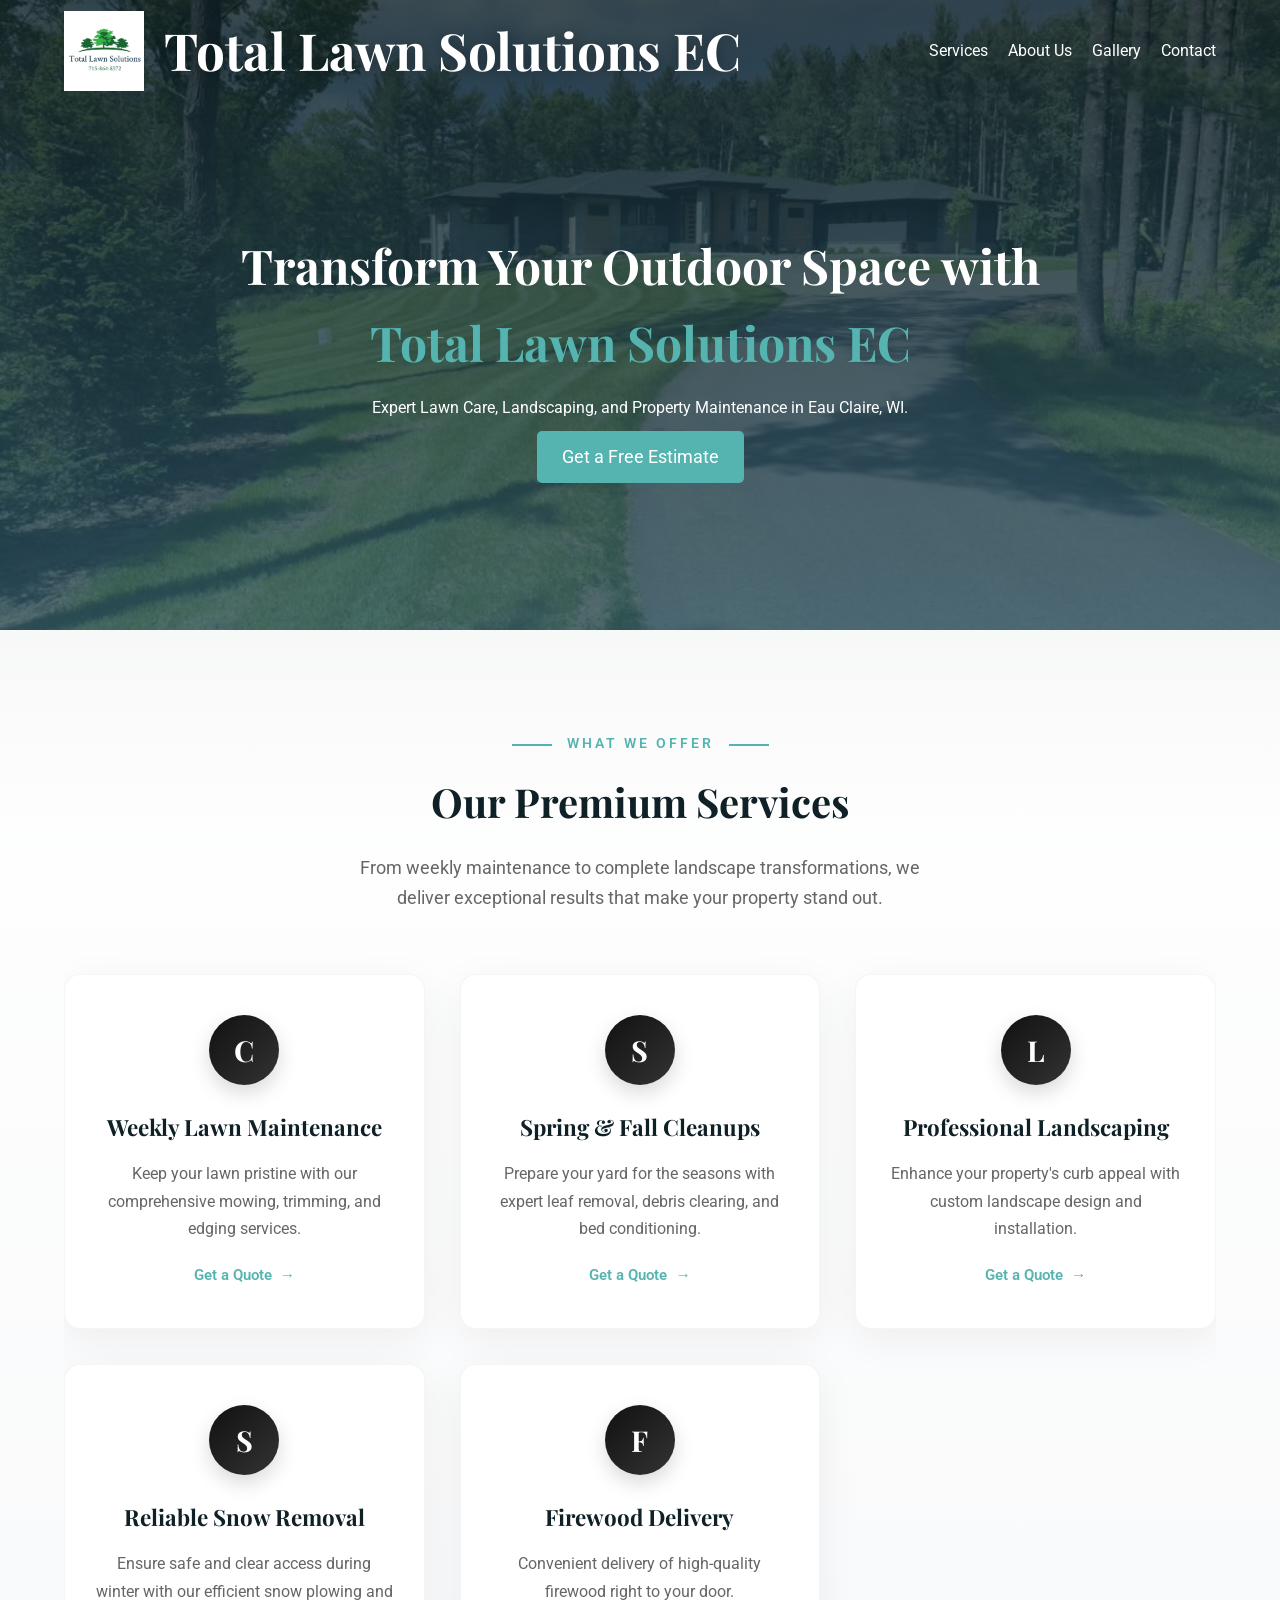
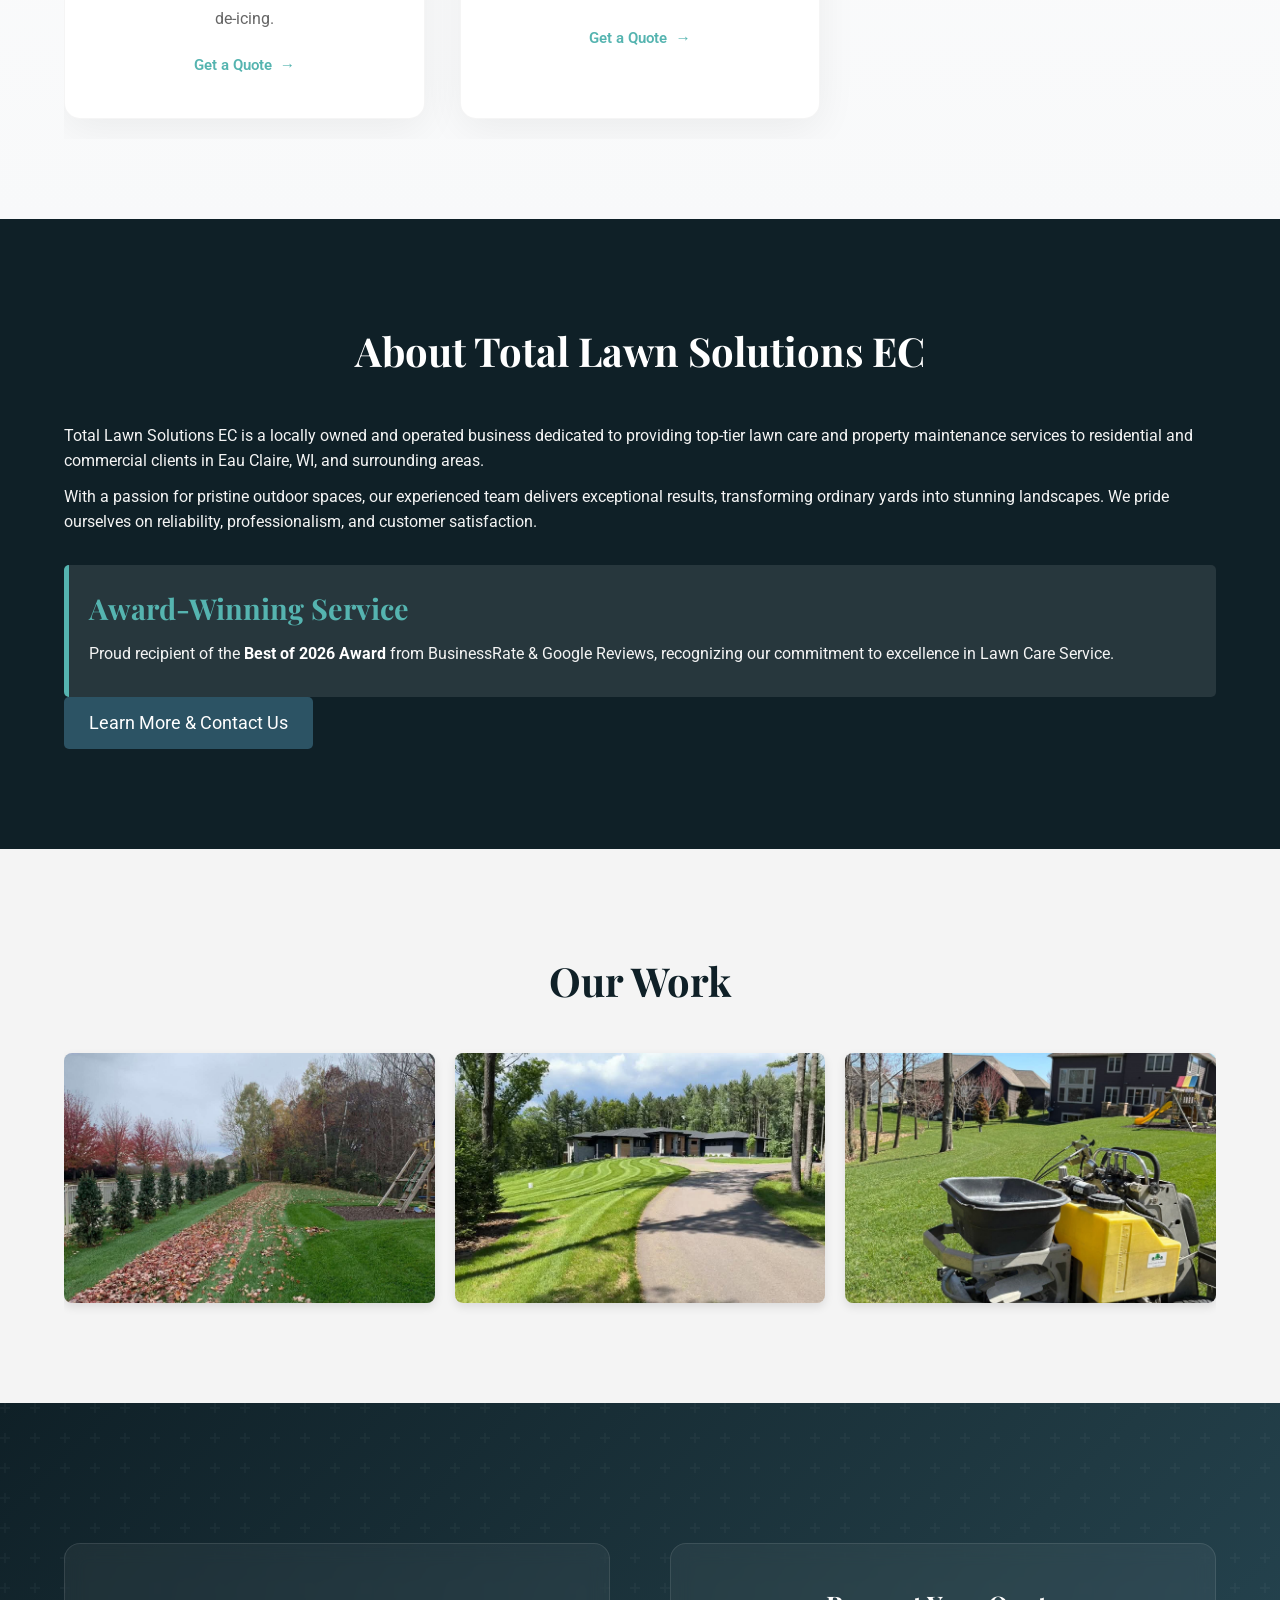
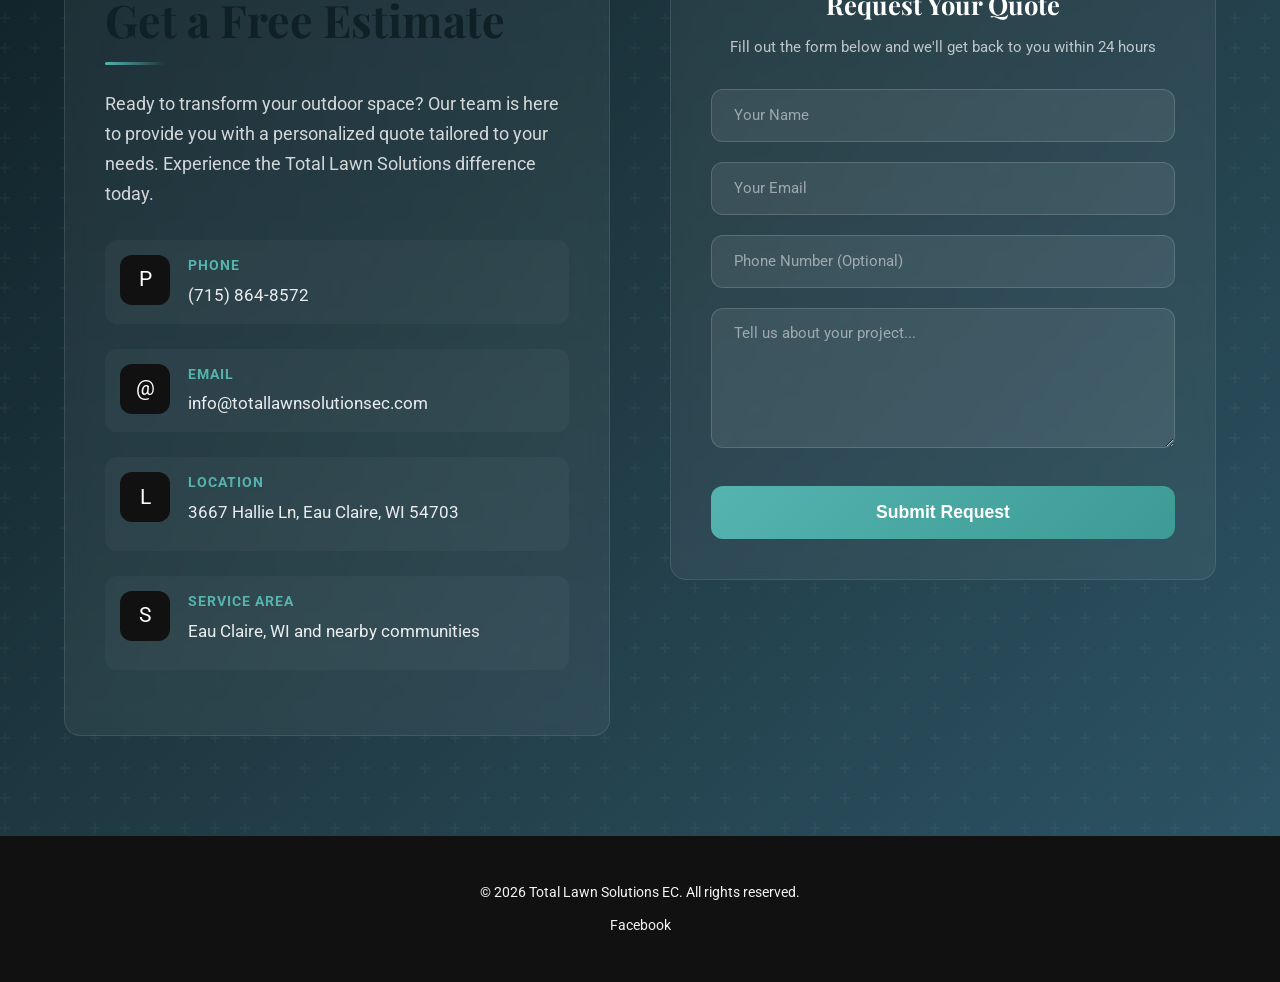
==== commit 3a308358: "syncing local to github" ====
--- a/index.html
+++ b/index.html
@@ -1,231 +1,257 @@
-<!doctype html>
-<html lang="en">
-  <head>
-    <meta charset="UTF-8" />
-    <meta name="viewport" content="width=device-width, initial-scale=1.0" />
-    <meta
-      name="description"
-      content="Total Lawn Solutions EC - Premium lawn care, landscaping, and property maintenance services in Eau Claire, WI. Expert mowing, spring/fall cleanups, snow removal, and more."
-    />
-    <meta
-      name="keywords"
-      content="lawn care, landscaping, Eau Claire WI, Chippewa Falls, lawn mowing, fertilizer, weed control, mosquito control, yard cleanup, aeration, over-seeding, snow removal, firewood delivery, property maintenance"
-    />
-    <title>Total Lawn Solutions EC - Premium Lawn Care & Landscaping</title>
-    <link rel="icon" type="image/png" href="logo.png" />
-    <link rel="stylesheet" href="style.css" />
-    <link
-      href="https://fonts.googleapis.com/css2?family=Roboto:wght@300;400;700&family=Playfair+Display:wght@700&display=swap"
-      rel="stylesheet"
-    />
-  </head>
-  <body>
-    <script>
-      if ("scrollRestoration" in history) {
-        history.scrollRestoration = "manual";
-      }
-      window.scrollTo(0, 0);
-    </script>
-    <header class="hero">
-      <div class="container">
-        <nav class="navbar">
-          <div class="logo">
-            <img src="logo.png" alt="Total Lawn Solutions EC Logo" />
-            <span>Total Lawn Solutions EC</span>
-          </div>
-          <ul class="nav-links">
-            <li><a href="#services">Services</a></li>
-            <li><a href="#about">About Us</a></li>
-            <li><a href="#gallery">Gallery</a></li>
-            <li><a href="#contact">Contact</a></li>
-          </ul>
-        </nav>
-        <div class="hero-content">
-          <h1>
-            Transform Your Outdoor Space with
-            <span class="highlight">Total Lawn Solutions EC</span>
-          </h1>
-          <p>
-            Expert Lawn Care, Landscaping, and Property Maintenance in Eau
-            Claire, WI.
-          </p>
-          <a href="#contact" class="btn">Get a Free Estimate</a>
-        </div>
-      </div>
-    </header>
-
-    <section id="services" class="services section-padding">
-      <div class="container">
-        <h2>Our Services</h2>
-        <p class="section-subtitle">
-          Professional lawn care solutions for Eau Claire & Chippewa Falls area
-        </p>
-        <div class="service-grid">
-          <div class="service-item">
-            <div class="service-icon">🌱</div>
-            <h3>Lawn Mowing</h3>
-            <p>
-              Weekly mowing services with precision trimming, edging, and
-              blowing for a manicured look every time.
-            </p>
-          </div>
-          <div class="service-item">
-            <div class="service-icon">🌿</div>
-            <h3>Fertilizer & Weed Control</h3>
-            <p>
-              Customized fertilization programs and targeted weed control to
-              keep your lawn lush, healthy, and weed-free.
-            </p>
-          </div>
-          <div class="service-item">
-            <div class="service-icon">🦟</div>
-            <h3>Mosquito Control</h3>
-            <p>
-              Enjoy your outdoor space pest-free with our effective mosquito
-              barrier treatments throughout the season.
-            </p>
-          </div>
-          <div class="service-item">
-            <div class="service-icon">🍂</div>
-            <h3>Yard Clean Up</h3>
-            <p>
-              Spring and fall cleanups including leaf removal, debris clearing,
-              and bed preparation to refresh your landscape.
-            </p>
-          </div>
-          <div class="service-item">
-            <div class="service-icon">🌾</div>
-            <h3>Aeration & Over-seeding</h3>
-            <p>
-              Improve lawn health and density with core aeration and premium
-              seed application for thicker, greener turf.
-            </p>
-          </div>
-          <div class="service-item">
-            <div class="service-icon">🌳</div>
-            <h3>Landscape Design</h3>
-            <p>
-              Transform your yard with custom landscape design, planting, paver
-              patios, retaining walls, and more.
-            </p>
-          </div>
-          <div class="service-item service-item-highlight">
-            <div class="service-icon">✨</div>
-            <h3>& More!</h3>
-            <p>
-              Snow removal, firewood delivery, and additional property
-              maintenance services — ask us about all your outdoor needs!
-            </p>
-          </div>
-        </div>
-        <div class="services-cta">
-          <p>Ready to transform your lawn?</p>
-          <a href="#contact" class="btn">Message Us for a Free Estimate</a>
-        </div>
-      </div>
-    </section>
-
-    <section id="about" class="about section-padding">
-      <div class="container">
-        <div class="about-content">
-          <h2>About Total Lawn Solutions EC</h2>
-          <p>
-            Total Lawn Solutions EC is a locally owned and operated business
-            dedicated to providing top-tier lawn care and property maintenance
-            services to residential and commercial clients in Eau Claire, WI,
-            and surrounding areas.
-          </p>
-          <p>
-            With a passion for pristine outdoor spaces, our experienced team
-            delivers exceptional results, transforming ordinary yards into
-            stunning landscapes. We pride ourselves on reliability,
-            professionalism, and customer satisfaction.
-          </p>
-          <div class="award">
-            <div class="award-content">
-              <h3>Award-Winning Service</h3>
-              <p>
-                Proud recipient of the <strong>Best of 2026 Award</strong> from
-                BusinessRate & Google Reviews, recognizing our commitment to
-                excellence in Lawn Care Service.
-              </p>
-            </div>
-            <div class="award-image">
-              <img
-                src="award.jpg"
-                alt="Best of 2026 Award - BusinessRate & Google Reviews"
-              />
-            </div>
-          </div>
-          <a href="#contact" class="btn btn-secondary"
-            >Learn More & Contact Us</a
-          >
-        </div>
-      </div>
-    </section>
-
-    <section id="gallery" class="gallery section-padding">
-      <div class="container">
-        <h2>Our Work</h2>
-        <div class="gallery-grid">
-          <!-- Placeholder images from job photos -->
-          <img
-            src="job1.jpg"
-            alt="Beautifully Striped Lawn"
-            class="gallery-item"
-          />
-          <img src="job2.jpg" alt="Leaf Cleanup" class="gallery-item" />
-          <img src="job3.jpg" alt="Landscaping Project" class="gallery-item" />
-        </div>
-      </div>
-    </section>
-
-    <section id="contact" class="contact section-padding">
-      <div class="container">
-        <h2>Get a Free Estimate</h2>
-        <p>
-          Ready to experience the difference? Contact us today for a
-          personalized quote.
-        </p>
-        <div class="contact-info">
-          <p>
-            <strong>Phone:</strong> <a href="tel:7158648572">(715) 864-8572</a>
-          </p>
-          <p>
-            <strong>Email:</strong>
-            <a href="mailto:info@totallawnsolutionsec.com"
-              >info@totallawnsolutionsec.com</a
-            >
-          </p>
-          <p><strong>Address:</strong> 3667 Hallie Ln, Eau Claire, WI 54703</p>
-          <p>
-            <strong>Service Area:</strong> Eau Claire, WI and nearby communities
-          </p>
-        </div>
-        <form class="contact-form">
-          <input type="text" placeholder="Your Name" required />
-          <input type="email" placeholder="Your Email" required />
-          <input type="tel" placeholder="Your Phone (Optional)" />
-          <textarea
-            placeholder="Tell us about your project..."
-            rows="5"
-            required
-          ></textarea>
-          <button type="submit" class="btn">Submit Request</button>
-        </form>
-      </div>
-    </section>
-
-    <footer>
-      <div class="container">
-        <p>&copy; 2026 Total Lawn Solutions EC. All rights reserved.</p>
-        <div class="social-links">
-          <a href="https://www.facebook.com/share/18SojB7KoB/" target="_blank"
-            >Facebook</a
-          >
-          <!-- Add other social links as needed -->
-        </div>
-      </div>
-    </footer>
-  </body>
-</html>
+<!doctype html>
+<html lang="en">
+  <head>
+    <meta charset="UTF-8" />
+    <meta name="viewport" content="width=device-width, initial-scale=1.0" />
+    <title>Total Lawn Solutions EC - Premium Lawn Care & Landscaping</title>
+    <link rel="stylesheet" href="style.css" />
+    <link
+      href="https://fonts.googleapis.com/css2?family=Roboto:wght@300;400;700&family=Playfair+Display:wght@700&display=swap"
+      rel="stylesheet"
+    />
+  </head>
+  <body>
+    <header class="hero">
+      <div class="container">
+        <nav class="navbar">
+          <div class="logo">
+            <img src="logo.png" alt="Total Lawn Solutions EC Logo" />
+            <span>Total Lawn Solutions EC</span>
+          </div>
+          <ul class="nav-links">
+            <li><a href="#services">Services</a></li>
+            <li><a href="#about">About Us</a></li>
+            <li><a href="#gallery">Gallery</a></li>
+            <li><a href="#contact">Contact</a></li>
+          </ul>
+        </nav>
+        <div class="hero-content">
+          <h1>
+            Transform Your Outdoor Space with
+            <span class="highlight">Total Lawn Solutions EC</span>
+          </h1>
+          <p>
+            Expert Lawn Care, Landscaping, and Property Maintenance in Eau
+            Claire, WI.
+          </p>
+          <a href="#contact" class="btn">Get a Free Estimate</a>
+        </div>
+      </div>
+    </header>
+
+    <section id="services" class="services section-padding">
+      <div class="container">
+        <div class="section-header">
+          <span class="section-subtitle">What We Offer</span>
+          <h2>Our Premium Services</h2>
+          <p class="section-description">
+            From weekly maintenance to complete landscape transformations, we
+            deliver exceptional results that make your property stand out.
+          </p>
+        </div>
+        <div class="service-grid">
+          <div class="service-item">
+            <div class="service-icon">C</div>
+            <h3>Weekly Lawn Maintenance</h3>
+            <p>
+              Keep your lawn pristine with our comprehensive mowing, trimming,
+              and edging services.
+            </p>
+            <a href="#contact" class="service-link"
+              >Get a Quote <span class="arrow">→</span></a
+            >
+          </div>
+          <div class="service-item">
+            <div class="service-icon">S</div>
+            <h3>Spring & Fall Cleanups</h3>
+            <p>
+              Prepare your yard for the seasons with expert leaf removal, debris
+              clearing, and bed conditioning.
+            </p>
+            <a href="#contact" class="service-link"
+              >Get a Quote <span class="arrow">→</span></a
+            >
+          </div>
+          <div class="service-item">
+            <div class="service-icon">L</div>
+            <h3>Professional Landscaping</h3>
+            <p>
+              Enhance your property's curb appeal with custom landscape design
+              and installation.
+            </p>
+            <a href="#contact" class="service-link"
+              >Get a Quote <span class="arrow">→</span></a
+            >
+          </div>
+          <div class="service-item">
+            <div class="service-icon">S</div>
+            <h3>Reliable Snow Removal</h3>
+            <p>
+              Ensure safe and clear access during winter with our efficient snow
+              plowing and de-icing.
+            </p>
+            <a href="#contact" class="service-link"
+              >Get a Quote <span class="arrow">→</span></a
+            >
+          </div>
+          <div class="service-item">
+            <div class="service-icon">F</div>
+            <h3>Firewood Delivery</h3>
+            <p>
+              Convenient delivery of high-quality firewood right to your door.
+            </p>
+            <a href="#contact" class="service-link"
+              >Get a Quote <span class="arrow">→</span></a
+            >
+          </div>
+        </div>
+      </div>
+    </section>
+
+    <section id="about" class="about section-padding">
+      <div class="container">
+        <div class="about-content">
+          <h2>About Total Lawn Solutions EC</h2>
+          <p>
+            Total Lawn Solutions EC is a locally owned and operated business
+            dedicated to providing top-tier lawn care and property maintenance
+            services to residential and commercial clients in Eau Claire, WI,
+            and surrounding areas.
+          </p>
+          <p>
+            With a passion for pristine outdoor spaces, our experienced team
+            delivers exceptional results, transforming ordinary yards into
+            stunning landscapes. We pride ourselves on reliability,
+            professionalism, and customer satisfaction.
+          </p>
+          <div class="award">
+            <h3>Award-Winning Service</h3>
+            <p>
+              Proud recipient of the <strong>Best of 2026 Award</strong> from
+              BusinessRate & Google Reviews, recognizing our commitment to
+              excellence in Lawn Care Service.
+            </p>
+          </div>
+          <a href="#contact" class="btn btn-secondary"
+            >Learn More & Contact Us</a
+          >
+        </div>
+      </div>
+    </section>
+
+    <section id="gallery" class="gallery section-padding">
+      <div class="container">
+        <h2>Our Work</h2>
+        <div class="gallery-grid">
+          <!-- Placeholder images from job photos -->
+          <img
+            src="job1.jpg"
+            alt="Beautifully Striped Lawn"
+            class="gallery-item"
+          />
+          <img src="job2.jpg" alt="Leaf Cleanup" class="gallery-item" />
+          <img src="job3.jpg" alt="Landscaping Project" class="gallery-item" />
+        </div>
+      </div>
+    </section>
+
+    <section id="contact" class="contact section-padding">
+      <div class="container">
+        <div class="contact-wrapper">
+          <div class="contact-info-panel">
+            <div class="contact-header">
+              <h2>Get a Free Estimate</h2>
+              <p>
+                Ready to transform your outdoor space? Our team is here to
+                provide you with a personalized quote tailored to your needs.
+                Experience the Total Lawn Solutions difference today.
+              </p>
+            </div>
+            <div class="contact-details">
+              <div class="contact-detail-item">
+                <div class="contact-detail-icon">P</div>
+                <div class="contact-detail-content">
+                  <strong>Phone</strong>
+                  <a href="tel:7158648572">(715) 864-8572</a>
+                </div>
+              </div>
+              <div class="contact-detail-item">
+                <div class="contact-detail-icon">@</div>
+                <div class="contact-detail-content">
+                  <strong>Email</strong>
+                  <a href="mailto:info@totallawnsolutionsec.com"
+                    >info@totallawnsolutionsec.com</a
+                  >
+                </div>
+              </div>
+              <div class="contact-detail-item">
+                <div class="contact-detail-icon">L</div>
+                <div class="contact-detail-content">
+                  <strong>Location</strong>
+                  <p>3667 Hallie Ln, Eau Claire, WI 54703</p>
+                </div>
+              </div>
+              <div class="contact-detail-item">
+                <div class="contact-detail-icon">S</div>
+                <div class="contact-detail-content">
+                  <strong>Service Area</strong>
+                  <p>Eau Claire, WI and nearby communities</p>
+                </div>
+              </div>
+            </div>
+          </div>
+          <div class="contact-form-panel">
+            <div class="form-header">
+              <h3>Request Your Quote</h3>
+              <p>
+                Fill out the form below and we'll get back to you within 24
+                hours
+              </p>
+            </div>
+            <form class="premium-form">
+              <div class="form-group">
+                <input type="text" id="name" placeholder=" " required />
+                <label for="name">Your Name</label>
+              </div>
+              <div class="form-group">
+                <input type="email" id="email" placeholder=" " required />
+                <label for="email">Your Email</label>
+              </div>
+              <div class="form-group">
+                <input type="tel" id="phone" placeholder=" " />
+                <label for="phone">Phone Number (Optional)</label>
+              </div>
+              <div class="form-group textarea-group">
+                <textarea
+                  id="project"
+                  placeholder=" "
+                  rows="5"
+                  required
+                ></textarea>
+                <label for="project">Tell us about your project...</label>
+              </div>
+              <button type="submit" class="btn">Submit Request</button>
+            </form>
+          </div>
+        </div>
+      </div>
+    </section>
+
+    <footer>
+      <div class="container">
+        <p>&copy; 2026 Total Lawn Solutions EC. All rights reserved.</p>
+        <div class="social-links">
+          <a href="https://www.facebook.com/share/18SojB7KoB/" target="_blank"
+            >Facebook</a
+          >
+          <!-- Add other social links as needed -->
+        </div>
+      </div>
+    </footer>
+    <script>
+      window.onload = function () {
+        window.scrollTo(0, 0);
+      };
+    </script>
+  </body>
+</html>
--- a/style.css
+++ b/style.css
@@ -1,985 +1,764 @@
-:root {
-  /* Primary - Navy blue for branding */
-  --primary-color: #1c3561;
-  --primary-dark: #072740;
-  --primary-light: #2a4a7a;
-
-  /* Secondary - Mid-navy for contact section */
-  --secondary-color: #0a3654;
-  --secondary-hover: #072740;
-
-  /* Accent - Forest green */
-  --accent-color: #2e7d33;
-  --accent-hover: #1d5c28;
-  --accent-light: #4caf50;
-
-  /* Light greens for backgrounds */
-  --accent-light-green: #a5d6a7;
-  --accent-light-green-bg: #e8f5e9;
-  --accent-light-green-medium: #c8e6c9;
-
-  /* Text colors */
-  --light-text-color: #f4f4f4;
-  --dark-text-color: #2d2d2d;
-  --text-muted: #666666;
-  --text-light: #888888;
-
-  /* Surfaces */
-  --white: #ffffff;
-  --cream: #fafaf7;
-  --surface-light: #f8f9fa;
-  --surface-card: #ffffff;
-
-  /* Footer */
-  --footer-bg: #0a1a0a;
-
-  /* Shadows - refined luxury */
-  --shadow-sm:
-    0 1px 3px rgba(28, 53, 97, 0.06), 0 1px 2px rgba(28, 53, 97, 0.04);
-  --shadow-md:
-    0 4px 12px rgba(28, 53, 97, 0.08), 0 2px 4px rgba(28, 53, 97, 0.04);
-  --shadow-lg:
-    0 10px 30px rgba(28, 53, 97, 0.1), 0 4px 8px rgba(28, 53, 97, 0.06);
-  --shadow-xl:
-    0 20px 40px rgba(28, 53, 97, 0.12), 0 8px 16px rgba(28, 53, 97, 0.08);
-
-  /* Border radius */
-  --radius-sm: 4px;
-  --radius-md: 8px;
-  --radius-lg: 12px;
-  --radius-xl: 16px;
-
-  /* RGB channels for rgba() overlays */
-  --primary-dark-rgb: 7, 39, 64;
-  --secondary-rgb: 10, 54, 84;
-  --accent-rgb: 46, 125, 51;
-  --accent-light-green-rgb: 165, 214, 167;
-}
-
-html {
-  scroll-behavior: smooth;
-}
-
-/* Animations */
-@keyframes fadeInUp {
-  from {
-    opacity: 0;
-    transform: translateY(20px);
-  }
-  to {
-    opacity: 1;
-    transform: translateY(0);
-  }
-}
-
-@keyframes fadeIn {
-  from {
-    opacity: 0;
-  }
-  to {
-    opacity: 1;
-  }
-}
-
-@keyframes slideDown {
-  from {
-    opacity: 0;
-    transform: translateY(-10px);
-  }
-  to {
-    opacity: 1;
-    transform: translateY(0);
-  }
-}
-
-.service-item,
-.gallery-item,
-.about-content,
-.contact-info {
-  animation: fadeInUp 0.6s ease-out forwards;
-}
-
-.service-item:nth-child(1) {
-  animation-delay: 0.1s;
-}
-.service-item:nth-child(2) {
-  animation-delay: 0.15s;
-}
-.service-item:nth-child(3) {
-  animation-delay: 0.2s;
-}
-.service-item:nth-child(4) {
-  animation-delay: 0.25s;
-}
-.service-item:nth-child(5) {
-  animation-delay: 0.3s;
-}
-.service-item:nth-child(6) {
-  animation-delay: 0.35s;
-}
-.service-item:nth-child(7) {
-  animation-delay: 0.4s;
-}
-
-/* Scroll Animations */
-.scroll-animate {
-  opacity: 0;
-  transform: translateY(25px);
-  transition:
-    opacity 0.6s ease,
-    transform 0.6s ease;
-}
-
-.scroll-animate.visible {
-  opacity: 1;
-  transform: translateY(0);
-}
-
-/* Reset & Base */
-* {
-  margin: 0;
-  padding: 0;
-  box-sizing: border-box;
-}
-
-body {
-  font-family:
-    "Roboto",
-    -apple-system,
-    BlinkMacSystemFont,
-    "Segoe UI",
-    sans-serif;
-  line-height: 1.7;
-  color: var(--dark-text-color);
-  background: var(--cream);
-  font-weight: 400;
-  -webkit-font-smoothing: antialiased;
-  -moz-osx-font-smoothing: grayscale;
-}
-
-/* Container */
-.container {
-  width: 92%;
-  max-width: 1180px;
-  margin: auto;
-  overflow: hidden;
-  padding: 24px 0;
-}
-
-/* Typography */
-h1,
-h2,
-h3,
-h4 {
-  font-family: "Playfair Display", Georgia, "Times New Roman", serif;
-  font-weight: 700;
-  color: var(--primary-color);
-  letter-spacing: -0.02em;
-  line-height: 1.2;
-}
-
-h1 {
-  font-size: 3.2em;
-  color: var(--primary-color);
-  text-shadow: 0 2px 4px rgba(0, 0, 0, 0.08);
-  margin-bottom: 20px;
-}
-
-h2 {
-  font-size: 2.4em;
-  text-align: center;
-  margin-bottom: 16px;
-  position: relative;
-  padding-bottom: 20px;
-}
-
-h2::after {
-  content: "";
-  position: absolute;
-  bottom: 0;
-  left: 50%;
-  transform: translateX(-50%);
-  width: 60px;
-  height: 3px;
-  background: linear-gradient(90deg, var(--accent-color), var(--accent-light));
-  border-radius: 2px;
-}
-
-h3 {
-  font-size: 1.5em;
-  margin-bottom: 12px;
-}
-
-p {
-  margin-bottom: 12px;
-  color: var(--text-muted);
-  line-height: 1.8;
-}
-
-.section-subtitle {
-  text-align: center;
-  font-size: 1.1em;
-  color: var(--text-light);
-  margin-bottom: 48px;
-  font-weight: 300;
-  letter-spacing: 0.02em;
-}
-
-.highlight {
-  color: var(--primary-color);
-  font-weight: 700;
-}
-
-/* Buttons */
-.btn {
-  display: inline-block;
-  background: linear-gradient(
-    135deg,
-    var(--accent-color) 0%,
-    var(--accent-hover) 100%
-  );
-  color: var(--white);
-  padding: 14px 32px;
-  text-decoration: none;
-  border-radius: var(--radius-md);
-  transition: all 0.3s ease;
-  border: none;
-  cursor: pointer;
-  font-size: 1em;
-  font-weight: 500;
-  letter-spacing: 0.02em;
-  box-shadow: var(--shadow-md);
-  position: relative;
-  overflow: hidden;
-}
-
-.btn::before {
-  content: "";
-  position: absolute;
-  top: 0;
-  left: -100%;
-  width: 100%;
-  height: 100%;
-  background: linear-gradient(
-    90deg,
-    transparent,
-    rgba(255, 255, 255, 0.2),
-    transparent
-  );
-  transition: left 0.5s ease;
-}
-
-.btn:hover {
-  background: linear-gradient(135deg, var(--accent-hover) 0%, #164d1f 100%);
-  box-shadow: var(--shadow-lg);
-  transform: translateY(-2px);
-}
-
-.btn:hover::before {
-  left: 100%;
-}
-
-.btn:active {
-  transform: translateY(0);
-  box-shadow: var(--shadow-sm);
-}
-
-.btn:disabled,
-.btn[disabled] {
-  background: var(--text-light);
-  cursor: not-allowed;
-  box-shadow: none;
-  opacity: 0.7;
-}
-
-.btn-secondary {
-  background: linear-gradient(
-    135deg,
-    var(--secondary-color) 0%,
-    var(--primary-dark) 100%
-  );
-}
-
-.btn-secondary:hover {
-  background: linear-gradient(135deg, var(--primary-dark) 0%, #041529 100%);
-  box-shadow: 0 8px 25px rgba(7, 39, 64, 0.4);
-}
-
-/* Header & Hero Section */
-.hero {
-  background:
-    linear-gradient(
-      135deg,
-      rgba(var(--accent-light-green-rgb), 0.92) 0%,
-      rgba(var(--primary-dark-rgb), 0.96) 100%
-    ),
-    url("hero-bg.jpg") no-repeat center center/cover;
-  background-attachment: fixed;
-  color: var(--white);
-  min-height: 85vh;
-  display: flex;
-  align-items: center;
-  text-align: center;
-  position: relative;
-}
-
-/* Navbar */
-.navbar {
-  display: flex;
-  justify-content: space-between;
-  align-items: center;
-  padding: 24px 0;
-  position: absolute;
-  top: 0;
-  left: 4%;
-  right: 4%;
-  width: 92%;
-  max-width: 1180px;
-  margin: auto;
-  animation: slideDown 0.6s ease-out;
-}
-
-.navbar .logo span {
-  font-size: 1.7em;
-}
-
-.logo {
-  display: flex;
-  align-items: center;
-  padding: 10px 20px;
-  background: rgba(255, 255, 255, 0.1);
-  border-radius: 10px;
-  backdrop-filter: blur(10px);
-  border: 1px solid rgba(255, 255, 255, 0.15);
-  box-shadow: 0 4px 16px rgba(0, 0, 0, 0.2);
-  transition: all 0.3s ease;
-}
-
-.logo:hover {
-  background: rgba(255, 255, 255, 0.15);
-  transform: scale(1.02);
-}
-
-.logo img {
-  height: 64px;
-  margin-right: 16px;
-  filter: drop-shadow(0 4px 8px rgba(0, 0, 0, 0.35));
-}
-
-.logo span {
-  font-family: "Playfair Display", serif;
-  font-size: 1.9em;
-  font-weight: 700;
-  color: var(--white);
-  text-shadow: 0 3px 6px rgba(0, 0, 0, 0.4);
-  letter-spacing: 0.02em;
-}
-
-.nav-links {
-  list-style: none;
-  display: flex;
-  gap: 8px;
-}
-
-.nav-links li {
-  margin-left: 0;
-}
-
-.nav-links a {
-  color: var(--white);
-  text-decoration: none;
-  font-weight: 400;
-  font-size: 0.95em;
-  transition: all 0.3s ease;
-  padding: 10px 18px;
-  border-radius: var(--radius-sm);
-  position: relative;
-  letter-spacing: 0.02em;
-}
-
-.nav-links a:hover {
-  color: var(--white);
-  background: rgba(255, 255, 255, 0.1);
-}
-
-.nav-links a::after {
-  display: none;
-}
-
-/* Hero Content */
-.hero-content {
-  padding-top: 100px;
-  max-width: 820px;
-  margin: auto;
-}
-
-.hero-content h1 {
-  color: var(--white);
-  text-shadow: 0 3px 6px rgba(0, 0, 0, 0.25);
-  margin-bottom: 24px;
-}
-
-.hero-content p {
-  font-size: 1.25em;
-  color: rgba(255, 255, 255, 0.95);
-  margin-bottom: 32px;
-  font-weight: 300;
-  text-shadow: 0 1px 2px rgba(0, 0, 0, 0.2);
-}
-
-/* Section Spacing */
-.section-padding {
-  padding: 100px 0;
-}
-
-/* Services Section */
-.services {
-  background: var(--cream);
-}
-
-.service-grid {
-  display: grid;
-  grid-template-columns: repeat(auto-fit, minmax(300px, 1fr));
-  gap: 28px;
-  text-align: center;
-}
-
-.service-item {
-  background: var(--surface-card);
-  padding: 40px 32px;
-  border-radius: var(--radius-lg);
-  box-shadow: var(--shadow-md);
-  transition: all 0.4s cubic-bezier(0.4, 0, 0.2, 1);
-  border: 1px solid rgba(46, 125, 51, 0.08);
-  border-top: 4px solid var(--accent-color);
-  position: relative;
-  overflow: hidden;
-}
-
-.service-item::before {
-  content: "";
-  position: absolute;
-  top: 0;
-  left: 0;
-  right: 0;
-  height: 3px;
-  background: linear-gradient(
-    90deg,
-    var(--accent-color),
-    var(--accent-light),
-    var(--accent-color)
-  );
-  opacity: 0;
-  transition: opacity 0.3s ease;
-}
-
-.service-item:hover {
-  transform: translateY(-8px);
-  box-shadow: var(--shadow-xl);
-  border-color: rgba(46, 125, 51, 0.15);
-}
-
-.service-item:hover::before {
-  opacity: 1;
-}
-
-.service-icon {
-  font-size: 2.8em;
-  margin-bottom: 20px;
-  display: block;
-  filter: drop-shadow(0 2px 4px rgba(0, 0, 0, 0.1));
-}
-
-.service-item p {
-  font-size: 0.95em;
-  line-height: 1.75;
-  color: var(--text-muted);
-}
-
-.service-item h3 {
-  color: var(--primary-color);
-  font-size: 1.35em;
-  margin-bottom: 14px;
-}
-
-/* Highlighted Service Card */
-.service-item-highlight {
-  background: linear-gradient(
-    135deg,
-    var(--accent-color) 0%,
-    var(--accent-hover) 100%
-  );
-  color: var(--white);
-  border-top-color: var(--accent-light);
-  box-shadow: var(--shadow-lg);
-}
-
-.service-item-highlight h3 {
-  color: var(--white);
-}
-
-.service-item-highlight p {
-  color: rgba(255, 255, 255, 0.92);
-}
-
-/* Services CTA */
-.services-cta {
-  text-align: center;
-  margin-top: 56px;
-  padding: 40px;
-  background: var(--white);
-  border-radius: var(--radius-lg);
-  box-shadow: var(--shadow-md);
-  border: 1px solid rgba(46, 125, 51, 0.1);
-}
-
-.services-cta p {
-  font-size: 1.35em;
-  font-weight: 500;
-  color: var(--primary-color);
-  margin-bottom: 20px;
-  font-family: "Playfair Display", serif;
-}
-
-/* About Section */
-.about {
-  background: linear-gradient(180deg, var(--primary-dark) 0%, #051e30 100%);
-  color: var(--light-text-color);
-  position: relative;
-}
-
-.about::before {
-  content: "";
-  position: absolute;
-  top: 0;
-  left: 0;
-  right: 0;
-  height: 4px;
-  background: linear-gradient(
-    90deg,
-    var(--accent-color),
-    var(--accent-light),
-    var(--accent-color)
-  );
-}
-
-.about h2 {
-  color: var(--white);
-}
-
-.about h2::after {
-  background: linear-gradient(90deg, var(--accent-light), var(--accent-color));
-}
-
-.about p {
-  color: rgba(255, 255, 255, 0.85);
-  font-size: 1.05em;
-  line-height: 1.9;
-}
-
-/* Award */
-.award {
-  background: rgba(255, 255, 255, 0.06);
-  backdrop-filter: blur(10px);
-  border-left: 4px solid var(--accent-light);
-  padding: 28px;
-  margin-top: 40px;
-  border-radius: var(--radius-md);
-  display: flex;
-  align-items: center;
-  gap: 28px;
-  box-shadow: var(--shadow-lg);
-}
-
-.award-content {
-  flex: 1;
-}
-
-.award-image {
-  flex-shrink: 0;
-}
-
-.award-image img {
-  max-width: 150px;
-  height: auto;
-  border-radius: var(--radius-md);
-  box-shadow: var(--shadow-lg);
-  border: 3px solid rgba(255, 255, 255, 0.1);
-}
-
-.award h3 {
-  color: var(--accent-light);
-  margin-bottom: 12px;
-  font-size: 1.3em;
-}
-
-.award p {
-  color: rgba(255, 255, 255, 0.8);
-}
-
-.award strong {
-  color: var(--white);
-}
-
-/* Gallery Section */
-.gallery {
-  background: var(--cream);
-}
-
-.gallery-grid {
-  display: grid;
-  grid-template-columns: repeat(auto-fit, minmax(320px, 1fr));
-  gap: 24px;
-}
-
-.gallery-item {
-  width: 100%;
-  height: 300px;
-  object-fit: cover;
-  border-radius: var(--radius-lg);
-  box-shadow: var(--shadow-md);
-  transition: all 0.4s cubic-bezier(0.4, 0, 0.2, 1);
-  border: 4px solid var(--white);
-}
-
-.gallery-item:hover {
-  transform: scale(1.03) translateY(-4px);
-  box-shadow: var(--shadow-xl);
-  border-color: var(--accent-light);
-}
-
-/* Contact Section */
-.contact {
-  background: linear-gradient(
-    180deg,
-    var(--secondary-color) 0%,
-    var(--primary-dark) 100%
-  );
-  color: var(--light-text-color);
-  position: relative;
-}
-
-.contact::before {
-  content: "";
-  position: absolute;
-  top: 0;
-  left: 0;
-  right: 0;
-  height: 4px;
-  background: linear-gradient(
-    90deg,
-    var(--accent-color),
-    var(--accent-light),
-    var(--accent-color)
-  );
-}
-
-.contact h2 {
-  color: var(--white);
-}
-
-.contact h2::after {
-  background: linear-gradient(90deg, var(--accent-light), var(--accent-color));
-}
-
-.contact > .container > p {
-  text-align: center;
-  color: rgba(255, 255, 255, 0.85);
-  font-size: 1.1em;
-}
-
-.contact-info {
-  display: grid;
-  grid-template-columns: repeat(auto-fit, minmax(220px, 1fr));
-  gap: 24px;
-  margin-bottom: 40px;
-}
-
-.contact-info p {
-  background: rgba(255, 255, 255, 0.05);
-  padding: 20px 24px;
-  border-radius: var(--radius-md);
-  margin-bottom: 0;
-  border: 1px solid rgba(255, 255, 255, 0.08);
-  transition: all 0.3s ease;
-}
-
-.contact-info p:hover {
-  background: rgba(255, 255, 255, 0.1);
-  border-color: rgba(76, 175, 80, 0.3);
-}
-
-.contact-info p strong {
-  display: block;
-  color: var(--accent-light);
-  font-size: 0.85em;
-  text-transform: uppercase;
-  letter-spacing: 0.08em;
-  margin-bottom: 6px;
-  font-weight: 600;
-}
-
-.contact-info a {
-  color: var(--white);
-  text-decoration: none;
-  font-weight: 500;
-  transition: color 0.3s ease;
-}
-
-.contact-info a:hover {
-  color: var(--accent-light);
-}
-
-/* Contact Form */
-.contact-form {
-  display: flex;
-  flex-direction: column;
-  gap: 20px;
-  max-width: 640px;
-  margin: 40px auto 0 auto;
-  background: rgba(255, 255, 255, 0.03);
-  padding: 40px;
-  border-radius: var(--radius-lg);
-  border: 1px solid rgba(255, 255, 255, 0.08);
-}
-
-.contact-form input,
-.contact-form textarea {
-  padding: 18px 20px;
-  border: 2px solid rgba(255, 255, 255, 0.1);
-  border-radius: var(--radius-md);
-  background: rgba(255, 255, 255, 0.06);
-  color: var(--white);
-  font-size: 1em;
-  font-family: inherit;
-  transition: all 0.3s ease;
-}
-
-.contact-form input::placeholder,
-.contact-form textarea::placeholder {
-  color: rgba(255, 255, 255, 0.5);
-}
-
-.contact-form input:focus,
-.contact-form textarea:focus {
-  outline: none;
-  border-color: var(--accent-light);
-  background: rgba(255, 255, 255, 0.1);
-  box-shadow: 0 0 0 4px rgba(var(--accent-rgb), 0.2);
-}
-
-.contact-form textarea {
-  min-height: 140px;
-  resize: vertical;
-}
-
-.contact-form button {
-  align-self: flex-start;
-  min-width: 180px;
-}
-
-/* Footer */
-footer {
-  background: var(--footer-bg);
-  color: var(--light-text-color);
-  text-align: center;
-  padding: 40px 0;
-  font-size: 0.95em;
-  border-top: 3px solid var(--accent-color);
-}
-
-footer p {
-  color: rgba(255, 255, 255, 0.7);
-  margin-bottom: 16px;
-}
-
-.social-links {
-  display: flex;
-  justify-content: center;
-  gap: 24px;
-}
-
-.social-links a {
-  color: var(--light-text-color);
-  text-decoration: none;
-  font-weight: 500;
-  letter-spacing: 0.03em;
-  transition: all 0.3s ease;
-  padding: 8px 16px;
-  border-radius: var(--radius-sm);
-}
-
-.social-links a:hover {
-  color: var(--accent-light);
-  background: rgba(255, 255, 255, 0.08);
-}
-
-/* Responsive Design */
-@media (max-width: 992px) {
-  .hero {
-    min-height: 75vh;
-  }
-
-  h1 {
-    font-size: 2.6em;
-  }
-
-  h2 {
-    font-size: 2em;
-  }
-
-  .navbar .logo span {
-    font-size: 1.2em;
-  }
-
-  .section-padding {
-    padding: 80px 0;
-  }
-}
-
-@media (max-width: 768px) {
-  h1 {
-    font-size: 2.2em;
-  }
-
-  h2 {
-    font-size: 1.75em;
-    padding-bottom: 16px;
-  }
-
-  .navbar {
-    flex-direction: column;
-    position: relative;
-    padding: 20px 0;
-    gap: 16px;
-  }
-
-  .logo {
-    margin-bottom: 12px;
-    padding: 8px 14px;
-  }
-
-  .logo:hover {
-    transform: none;
-  }
-
-  .logo img {
-    height: 48px;
-  }
-
-  .logo span {
-    font-size: 1.3em;
-  }
-
-  .nav-links {
-    display: flex;
-    flex-wrap: wrap;
-    justify-content: center;
-    gap: 8px;
-  }
-
-  .nav-links li {
-    margin: 0;
-  }
-
-  .nav-links a {
-    padding: 8px 14px;
-    font-size: 0.9em;
-  }
-
-  .hero-content {
-    padding-top: 40px;
-  }
-
-  .service-grid {
-    grid-template-columns: 1fr;
-    gap: 24px;
-  }
-
-  .service-item {
-    padding: 32px 24px;
-  }
-
-  .section-subtitle {
-    font-size: 1em;
-    margin-bottom: 40px;
-  }
-
-  .services-cta {
-    padding: 28px 20px;
-    margin-top: 40px;
-  }
-
-  .services-cta p {
-    font-size: 1.15em;
-  }
-
-  .award {
-    flex-direction: column;
-    text-align: center;
-    padding: 24px;
-    gap: 20px;
-  }
-
-  .award-image img {
-    max-width: 130px;
-  }
-
-  .gallery-grid {
-    grid-template-columns: 1fr;
-    gap: 20px;
-  }
-
-  .gallery-item {
-    height: 260px;
-  }
-
-  .contact-info {
-    grid-template-columns: 1fr;
-    gap: 16px;
-  }
-
-  .contact-form {
-    padding: 28px 20px;
-  }
-
-  .section-padding {
-    padding: 64px 0;
-  }
-}
-
-@media (max-width: 480px) {
-  .hero {
-    min-height: 70vh;
-  }
-
-  h1 {
-    font-size: 1.85em;
-  }
-
-  h2 {
-    font-size: 1.5em;
-  }
-
-  .logo span {
-    font-size: 1.1em;
-  }
-
-  .nav-links a {
-    font-size: 0.85em;
-    padding: 6px 12px;
-  }
-
-  .btn {
-    padding: 12px 24px;
-    font-size: 0.95em;
-  }
-
-  .hero-content p {
-    font-size: 1.1em;
-  }
-
-  .container {
-    width: 94%;
-  }
-}
+:root {
+  --primary-color: #0f2027; /* Dark Navy Blue */
+  --secondary-color: #2c5364; /* Muted Blue-Green */
+  --accent-color: #55b4b0; /* Teal/Aqua Green */
+  --light-text-color: #f4f4f4;
+  --dark-text-color: #333;
+  --white: #ffffff;
+  --dark-green: #1b5e20; /* For logo accents */
+}
+
+* {
+  margin: 0;
+  padding: 0;
+  box-sizing: border-box;
+}
+
+body {
+  font-family: "Roboto", sans-serif;
+  line-height: 1.6;
+  color: var(--dark-text-color);
+  background: var(--light-text-color);
+}
+
+.container {
+  width: 90%;
+  max-width: 1200px;
+  margin: auto;
+  overflow: hidden;
+  padding: 20px 0;
+}
+
+/* Typography */
+h1,
+h2,
+h3 {
+  font-family: "Playfair Display", serif;
+  margin-bottom: 15px;
+  color: var(--primary-color);
+}
+
+h1 {
+  font-size: 3em;
+  color: var(--white);
+}
+
+h2 {
+  font-size: 2.5em;
+  text-align: center;
+  margin-bottom: 40px;
+}
+
+h3 {
+  font-size: 1.8em;
+}
+
+p {
+  margin-bottom: 10px;
+}
+
+.highlight {
+  color: var(--accent-color);
+}
+
+/* Buttons */
+.btn {
+  display: inline-block;
+  background: var(--accent-color);
+  color: var(--white);
+  padding: 12px 25px;
+  text-decoration: none;
+  border-radius: 5px;
+  transition: background 0.3s ease;
+  border: none;
+  cursor: pointer;
+  font-size: 1.1em;
+}
+
+.btn:hover {
+  background: #41a09a;
+}
+
+.btn-secondary {
+  background: var(--secondary-color);
+}
+
+.btn-secondary:hover {
+  background: #234551;
+}
+
+/* Header & Hero Section */
+.hero {
+  background:
+    linear-gradient(rgba(15, 32, 39, 0.8), rgba(44, 83, 100, 0.8)),
+    url("hero-bg.jpg") no-repeat center center/cover;
+  color: var(--white);
+  min-height: 70vh;
+  display: flex;
+  align-items: center;
+  text-align: center;
+  position: relative;
+}
+
+.navbar {
+  display: flex;
+  justify-content: space-between;
+  align-items: center;
+  padding: 10px 0;
+  position: absolute;
+  top: 0;
+  left: 5%;
+  right: 5%;
+  width: 90%;
+  max-width: 1200px;
+  margin: auto;
+}
+
+.logo {
+  display: flex;
+  align-items: center;
+}
+
+.logo img {
+  height: 80px;
+  margin-right: 20px;
+}
+
+.logo span {
+  font-family: "Playfair Display", serif;
+  font-size: 3.2em;
+  font-weight: 700;
+  color: var(--white);
+  text-shadow: 0 2px 15px rgba(0, 0, 0, 0.4);
+}
+
+.nav-links {
+  list-style: none;
+  display: flex;
+}
+
+.nav-links li {
+  margin-left: 20px;
+}
+
+.nav-links a {
+  color: var(--white);
+  text-decoration: none;
+  font-weight: 400;
+  transition: color 0.3s ease;
+}
+
+.nav-links a:hover {
+  color: var(--accent-color);
+}
+
+.hero-content {
+  padding-top: 80px; /* Adjust for fixed navbar */
+  max-width: 800px;
+  margin: auto;
+}
+
+/* Section Padding */
+.section-padding {
+  padding: 80px 0;
+}
+
+/* Services Section - Premium */
+.services {
+  background: linear-gradient(180deg, #ffffff 0%, #f8f9fa 100%);
+  position: relative;
+  overflow: hidden;
+}
+
+.services::before {
+  content: "";
+  position: absolute;
+  top: 0;
+  left: 0;
+  right: 0;
+  height: 200px;
+  background: linear-gradient(
+    180deg,
+    rgba(15, 32, 39, 0.03) 0%,
+    transparent 100%
+  );
+  pointer-events: none;
+}
+
+.section-header {
+  text-align: center;
+  margin-bottom: 60px;
+  position: relative;
+}
+
+.section-subtitle {
+  display: inline-block;
+  font-size: 0.85em;
+  font-weight: 600;
+  text-transform: uppercase;
+  letter-spacing: 3px;
+  color: var(--accent-color);
+  margin-bottom: 15px;
+  position: relative;
+}
+
+.section-subtitle::before,
+.section-subtitle::after {
+  content: "";
+  position: absolute;
+  top: 50%;
+  width: 40px;
+  height: 2px;
+  background: var(--accent-color);
+}
+
+.section-subtitle::before {
+  right: calc(100% + 15px);
+}
+
+.section-subtitle::after {
+  left: calc(100% + 15px);
+}
+
+.section-header h2 {
+  margin-bottom: 20px;
+}
+
+.section-description {
+  max-width: 600px;
+  margin: 0 auto;
+  color: #666;
+  font-size: 1.1em;
+  line-height: 1.7;
+}
+
+.service-grid {
+  display: grid;
+  grid-template-columns: repeat(auto-fit, minmax(300px, 1fr));
+  gap: 35px;
+  text-align: center;
+  position: relative;
+  z-index: 1;
+}
+
+.service-item {
+  background: var(--white);
+  padding: 40px 30px;
+  border-radius: 16px;
+  box-shadow: 0 10px 40px rgba(0, 0, 0, 0.06);
+  transition: all 0.4s cubic-bezier(0.175, 0.885, 0.32, 1.275);
+  position: relative;
+  overflow: hidden;
+  border: 1px solid rgba(0, 0, 0, 0.04);
+}
+
+.service-item::before {
+  content: "";
+  position: absolute;
+  top: 0;
+  left: 0;
+  right: 0;
+  height: 4px;
+  background: linear-gradient(90deg, var(--accent-color), #3d9a94);
+  transform: scaleX(0);
+  transition: transform 0.4s ease;
+}
+
+.service-item:hover {
+  transform: translateY(-10px);
+  box-shadow: 0 20px 50px rgba(0, 0, 0, 0.12);
+}
+
+.service-item:hover::before {
+  transform: scaleX(1);
+}
+
+.service-icon {
+  width: 70px;
+  height: 70px;
+  background: linear-gradient(135deg, #111 0%, #333 100%);
+  border-radius: 50%;
+  display: flex;
+  align-items: center;
+  justify-content: center;
+  margin: 0 auto 25px auto;
+  font-family: "Playfair Display", serif;
+  font-size: 1.8em;
+  font-weight: 700;
+  color: var(--white);
+  transition: all 0.3s ease;
+  box-shadow: 0 8px 20px rgba(0, 0, 0, 0.15);
+}
+
+.service-item:hover .service-icon {
+  transform: scale(1.1) rotate(5deg);
+  box-shadow: 0 12px 30px rgba(0, 0, 0, 0.25);
+}
+
+.service-item h3 {
+  color: var(--primary-color);
+  margin-bottom: 15px;
+  font-size: 1.4em;
+}
+
+.service-item p {
+  color: #666;
+  line-height: 1.7;
+  margin-bottom: 20px;
+}
+
+.service-link {
+  display: inline-flex;
+  align-items: center;
+  gap: 8px;
+  color: var(--accent-color);
+  text-decoration: none;
+  font-weight: 600;
+  font-size: 0.95em;
+  transition: all 0.3s ease;
+}
+
+.service-link:hover {
+  color: var(--primary-color);
+  gap: 12px;
+}
+
+.service-link .arrow {
+  transition: transform 0.3s ease;
+}
+
+.service-link:hover .arrow {
+  transform: translateX(5px);
+}
+
+/* About Section */
+.about {
+  background: var(--primary-color);
+  color: var(--light-text-color);
+}
+
+.about h2 {
+  color: var(--white);
+}
+
+.about p {
+  color: var(--light-text-color);
+}
+
+.award {
+  background: rgba(255, 255, 255, 0.1);
+  border-left: 5px solid var(--accent-color);
+  padding: 20px;
+  margin-top: 30px;
+  border-radius: 5px;
+}
+
+.award h3 {
+  color: var(--accent-color);
+  margin-bottom: 10px;
+}
+
+.award strong {
+  color: var(--white);
+}
+
+/* Gallery Section */
+.gallery {
+  background: var(--light-text-color);
+}
+
+.gallery-grid {
+  display: grid;
+  grid-template-columns: repeat(auto-fit, minmax(300px, 1fr));
+  gap: 20px;
+}
+
+.gallery-item {
+  width: 100%;
+  height: 250px;
+  object-fit: cover;
+  border-radius: 8px;
+  box-shadow: 0 4px 10px rgba(0, 0, 0, 0.1);
+}
+
+/* Contact Section - Premium */
+.contact {
+  position: relative;
+  background: linear-gradient(135deg, #0f2027 0%, #203a43 50%, #2c5364 100%);
+  overflow: hidden;
+}
+
+.contact::before {
+  content: "";
+  position: absolute;
+  top: 0;
+  left: 0;
+  right: 0;
+  bottom: 0;
+  background: url("data:image/svg+xml,%3Csvg width='60' height='60' viewBox='0 0 60 60' xmlns='http://www.w3.org/2000/svg'%3E%3Cg fill='none' fill-rule='evenodd'%3E%3Cg fill='%23ffffff' fill-opacity='0.03'%3E%3Cpath d='M36 34v-4h-2v4h-4v2h4v4h2v-4h4v-2h-4zm0-30V0h-2v4h-4v2h4v4h2V6h4V4h-4zM6 34v-4H4v4H0v2h4v4h2v-4h4v-2H6zM6 4V0H4v4H0v2h4v4h2V6h4V4H6z'/%3E%3C/g%3E%3C/g%3E%3C/svg%3E");
+  pointer-events: none;
+}
+
+.contact .container {
+  position: relative;
+  z-index: 1;
+}
+
+.contact-wrapper {
+  display: grid;
+  grid-template-columns: 1fr 1fr;
+  gap: 60px;
+  align-items: start;
+  margin-top: 40px;
+}
+
+.contact-info-panel {
+  background: rgba(255, 255, 255, 0.05);
+  backdrop-filter: blur(10px);
+  border: 1px solid rgba(255, 255, 255, 0.1);
+  border-radius: 16px;
+  padding: 40px;
+  animation: fadeInUp 0.6s ease-out;
+}
+
+.contact-header {
+  text-align: left;
+  margin-bottom: 30px;
+}
+
+.contact-header h2 {
+  text-align: left;
+  font-size: 2.8em;
+  margin-bottom: 15px;
+  position: relative;
+  display: inline-block;
+}
+
+.contact-header h2::after {
+  content: "";
+  position: absolute;
+  bottom: -10px;
+  left: 0;
+  width: 60px;
+  height: 3px;
+  background: linear-gradient(90deg, var(--accent-color), transparent);
+  border-radius: 2px;
+}
+
+.contact-header p {
+  color: rgba(255, 255, 255, 0.8);
+  font-size: 1.1em;
+  line-height: 1.7;
+  margin-top: 20px;
+}
+
+.contact-details {
+  margin-top: 30px;
+}
+
+.contact-detail-item {
+  display: flex;
+  align-items: flex-start;
+  margin-bottom: 25px;
+  padding: 15px;
+  background: rgba(255, 255, 255, 0.03);
+  border-radius: 12px;
+  transition: all 0.3s ease;
+}
+
+.contact-detail-item:hover {
+  background: rgba(255, 255, 255, 0.08);
+  transform: translateX(5px);
+}
+
+.contact-detail-icon {
+  width: 50px;
+  height: 50px;
+  background: #111;
+  border-radius: 12px;
+  display: flex;
+  align-items: center;
+  justify-content: center;
+  margin-right: 18px;
+  flex-shrink: 0;
+  font-size: 1.3em;
+  color: #fff;
+}
+
+.contact-detail-content {
+  flex: 1;
+}
+
+.contact-detail-content strong {
+  display: block;
+  color: var(--white);
+  font-size: 0.85em;
+  text-transform: uppercase;
+  letter-spacing: 1px;
+  margin-bottom: 5px;
+  color: var(--accent-color);
+}
+
+.contact-detail-content p,
+.contact-detail-content a {
+  color: rgba(255, 255, 255, 0.9);
+  font-size: 1.05em;
+  text-decoration: none;
+  transition: color 0.3s ease;
+}
+
+.contact-detail-content a:hover {
+  color: var(--accent-color);
+}
+
+.contact-form-panel {
+  background: rgba(255, 255, 255, 0.05);
+  backdrop-filter: blur(10px);
+  border: 1px solid rgba(255, 255, 255, 0.1);
+  border-radius: 16px;
+  padding: 40px;
+  animation: fadeInUp 0.6s ease-out 0.2s both;
+}
+
+.form-header {
+  text-align: center;
+  margin-bottom: 30px;
+}
+
+.form-header h3 {
+  color: var(--white);
+  font-size: 1.6em;
+  margin-bottom: 10px;
+}
+
+.form-header p {
+  color: rgba(255, 255, 255, 0.7);
+  font-size: 0.95em;
+}
+
+.premium-form {
+  display: flex;
+  flex-direction: column;
+  gap: 20px;
+}
+
+.form-group {
+  position: relative;
+}
+
+.form-group label {
+  position: absolute;
+  left: 18px;
+  top: 50%;
+  transform: translateY(-50%);
+  color: rgba(255, 255, 255, 0.5);
+  font-size: 0.95em;
+  pointer-events: none;
+  transition: all 0.3s ease;
+  background: transparent;
+  padding: 0 5px;
+}
+
+.form-group.textarea-group label {
+  top: 25px;
+}
+
+.premium-form input,
+.premium-form textarea {
+  width: 100%;
+  padding: 16px 18px;
+  border: 1px solid rgba(255, 255, 255, 0.15);
+  border-radius: 12px;
+  background: rgba(255, 255, 255, 0.08);
+  color: var(--white);
+  font-size: 1em;
+  font-family: inherit;
+  transition: all 0.3s ease;
+}
+
+.premium-form input:focus,
+.premium-form textarea:focus {
+  outline: none;
+  border-color: var(--accent-color);
+  background: rgba(255, 255, 255, 0.12);
+  box-shadow: 0 0 0 3px rgba(85, 180, 176, 0.25);
+}
+
+.premium-form input:focus + label,
+.premium-form input:not(:placeholder-shown) + label,
+.premium-form textarea:focus + label,
+.premium-form textarea:not(:placeholder-shown) + label {
+  top: 0;
+  font-size: 0.8em;
+  color: var(--accent-color);
+  background: linear-gradient(
+    135deg,
+    rgba(15, 32, 39, 0.95),
+    rgba(44, 83, 100, 0.95)
+  );
+}
+
+.premium-form textarea {
+  min-height: 140px;
+  resize: vertical;
+}
+
+.premium-form button {
+  margin-top: 10px;
+  padding: 16px 40px;
+  background: linear-gradient(135deg, var(--accent-color), #3d9a94);
+  color: var(--white);
+  border: none;
+  border-radius: 12px;
+  font-size: 1.1em;
+  font-weight: 600;
+  cursor: pointer;
+  transition: all 0.3s ease;
+  position: relative;
+  overflow: hidden;
+}
+
+.premium-form button::before {
+  content: "";
+  position: absolute;
+  top: 0;
+  left: -100%;
+  width: 100%;
+  height: 100%;
+  background: linear-gradient(
+    90deg,
+    transparent,
+    rgba(255, 255, 255, 0.2),
+    transparent
+  );
+  transition: left 0.5s ease;
+}
+
+.premium-form button:hover {
+  transform: translateY(-2px);
+  box-shadow: 0 8px 25px rgba(85, 180, 176, 0.4);
+}
+
+.premium-form button:hover::before {
+  left: 100%;
+}
+
+.premium-form button:active {
+  transform: translateY(0);
+}
+
+@keyframes fadeInUp {
+  from {
+    opacity: 0;
+    transform: translateY(30px);
+  }
+  to {
+    opacity: 1;
+    transform: translateY(0);
+  }
+}
+
+@keyframes float {
+  0%,
+  100% {
+    transform: translateY(0);
+  }
+  50% {
+    transform: translateY(-5px);
+  }
+}
+
+/* Footer */
+footer {
+  background: #111;
+  color: var(--light-text-color);
+  text-align: center;
+  padding: 25px 0;
+  font-size: 0.9em;
+}
+
+.social-links a {
+  color: var(--light-text-color);
+  text-decoration: none;
+  margin: 0 10px;
+  transition: color 0.3s ease;
+}
+
+.social-links a:hover {
+  color: var(--accent-color);
+}
+
+/* Responsive Design */
+@media (max-width: 768px) {
+  .navbar {
+    flex-direction: column;
+    position: relative;
+    padding: 15px 0;
+  }
+
+  .logo {
+    margin-bottom: 15px;
+  }
+
+  .nav-links {
+    flex-direction: column;
+    align-items: center;
+    margin-top: 10px;
+  }
+
+  .nav-links li {
+    margin: 5px 0;
+  }
+
+  h1 {
+    font-size: 2.5em;
+  }
+
+  h2 {
+    font-size: 2em;
+  }
+
+  .hero-content {
+    padding-top: 40px;
+  }
+
+  .service-grid {
+    grid-template-columns: 1fr;
+  }
+
+  .gallery-grid {
+    grid-template-columns: 1fr;
+  }
+
+  .section-description {
+    font-size: 1em;
+  }
+
+  .service-item {
+    padding: 30px 20px;
+  }
+
+  .service-icon {
+    width: 60px;
+    height: 60px;
+    font-size: 1.5em;
+  }
+
+  .contact-wrapper {
+    grid-template-columns: 1fr;
+    gap: 30px;
+  }
+
+  .contact-info-panel,
+  .contact-form-panel {
+    padding: 30px 25px;
+  }
+
+  .contact-header h2 {
+    font-size: 2.2em;
+  }
+
+  .form-header h3 {
+    font-size: 1.4em;
+  }
+}
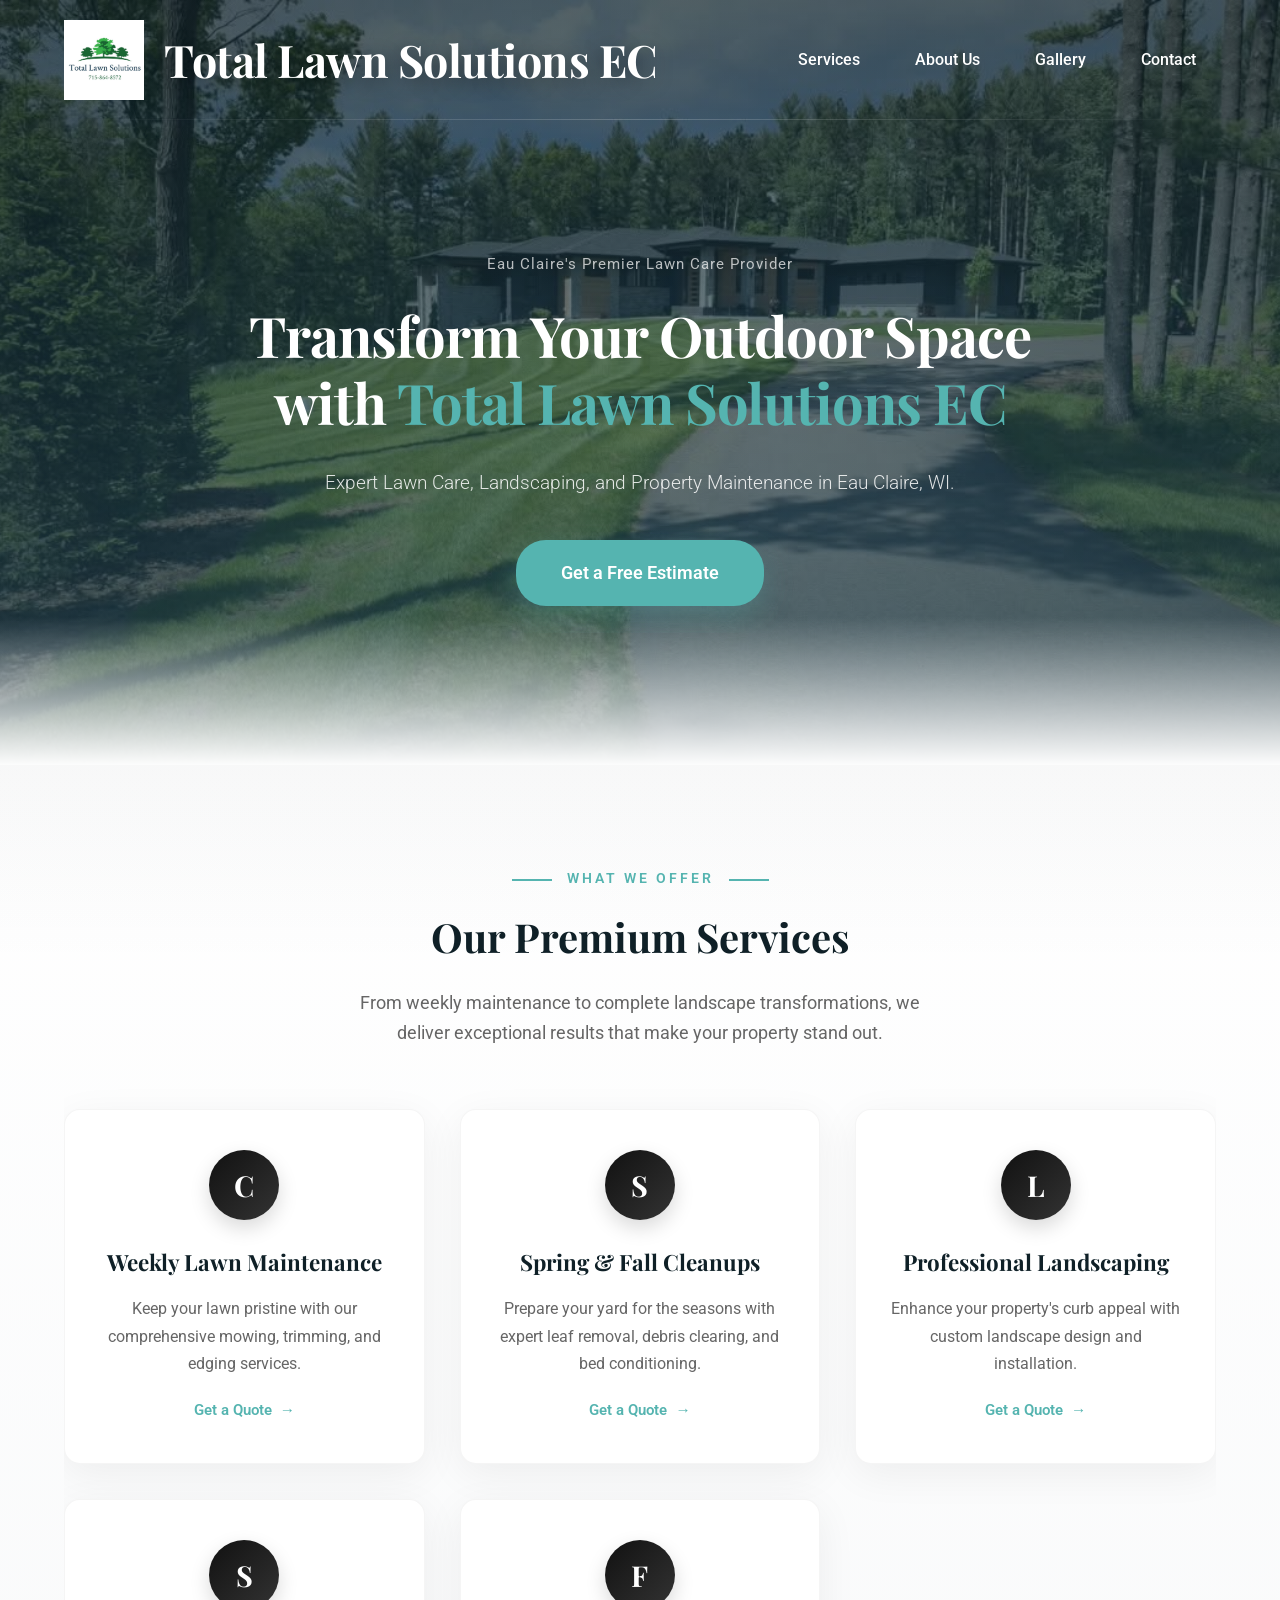
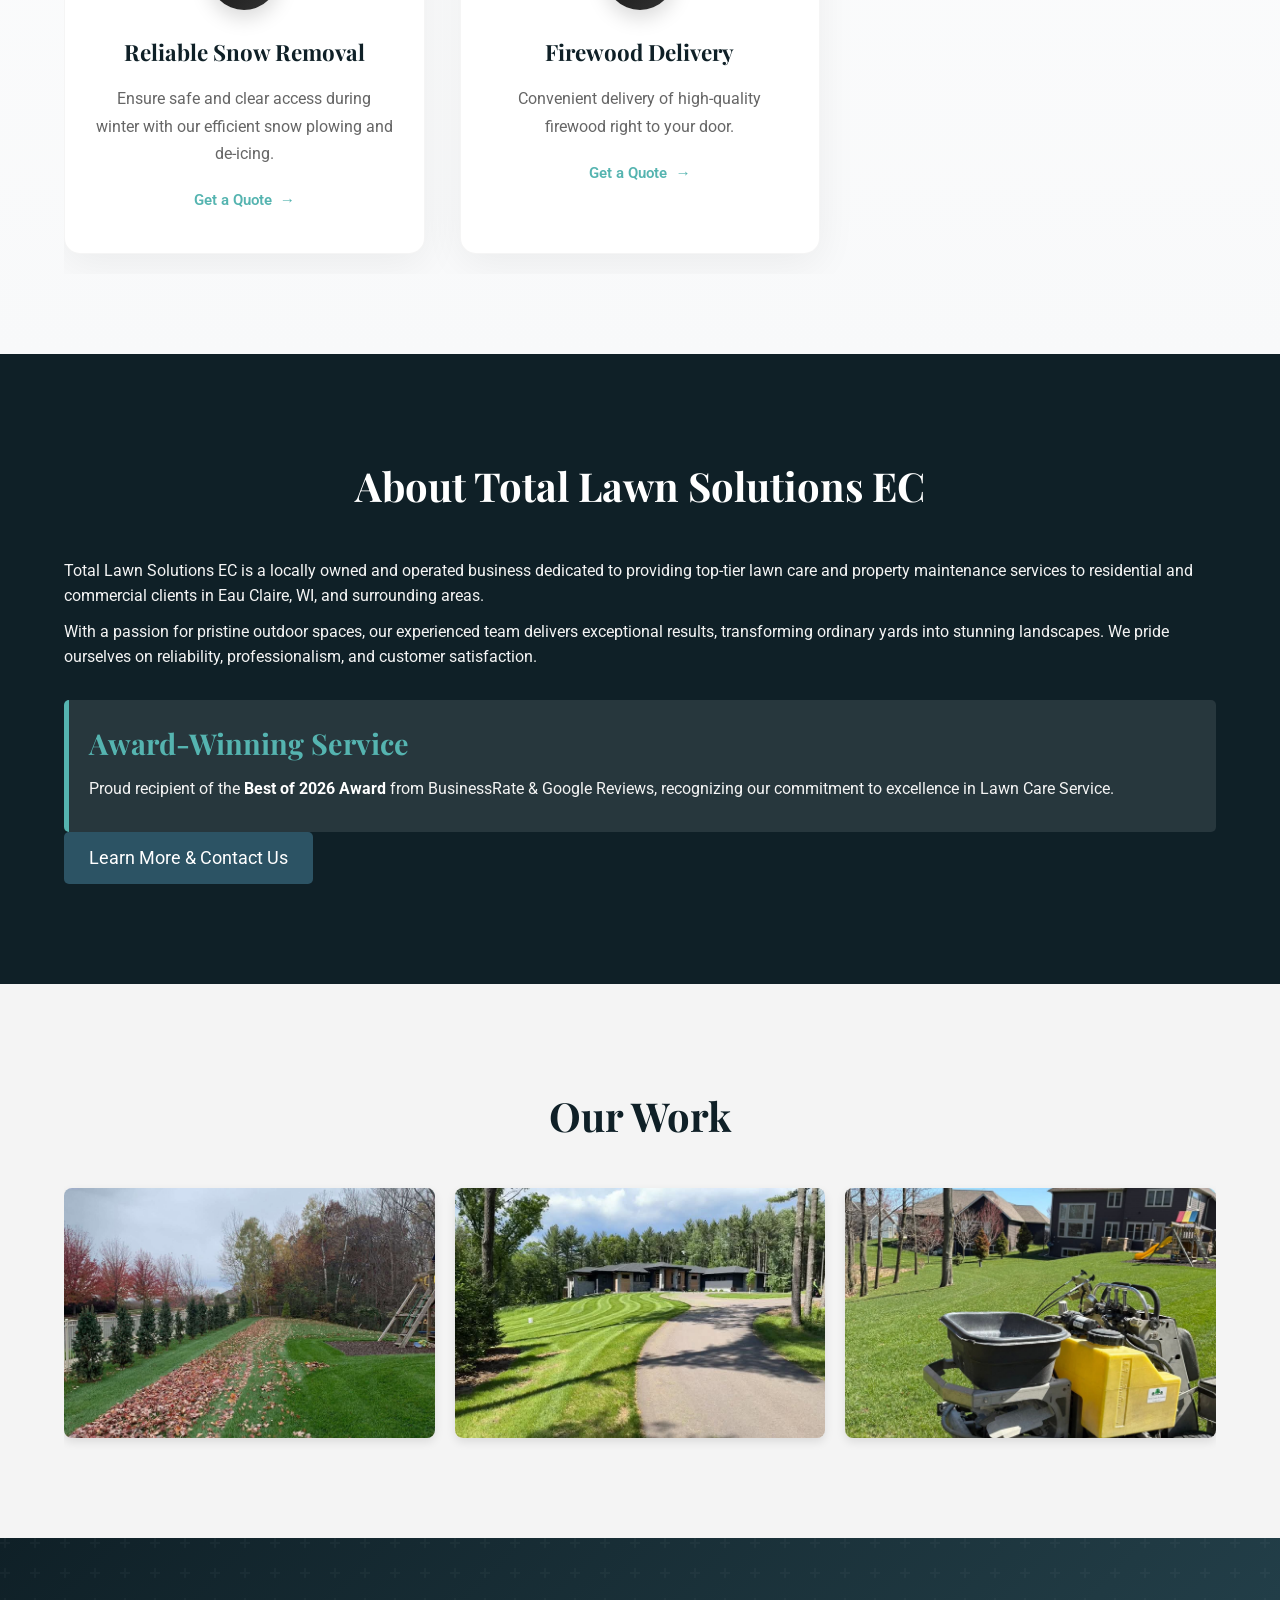
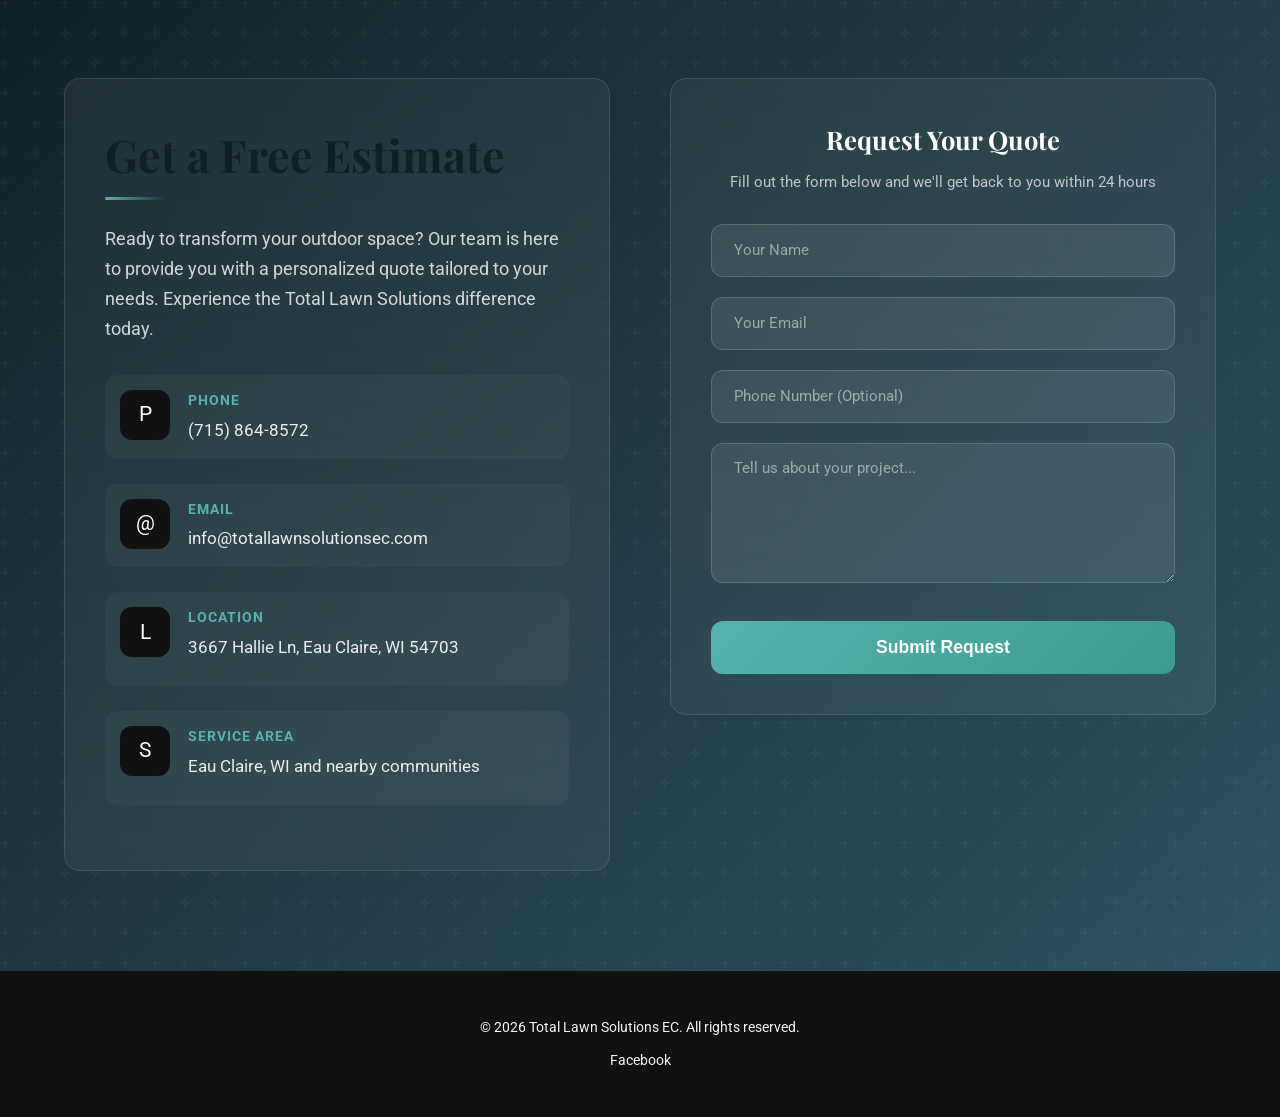
==== commit 0d000cd8: "syncing local to github" ====
--- a/index.html
+++ b/index.html
@@ -26,6 +26,9 @@
           </ul>
         </nav>
         <div class="hero-content">
+          <span class="hero-subtitle"
+            >Eau Claire's Premier Lawn Care Provider</span
+          >
           <h1>
             Transform Your Outdoor Space with
             <span class="highlight">Total Lawn Solutions EC</span>
--- a/style.css
+++ b/style.css
@@ -87,24 +87,55 @@
   background: #234551;
 }
 
-/* Header & Hero Section */
+/* Header & Hero Section - Premium */
 .hero {
   background:
-    linear-gradient(rgba(15, 32, 39, 0.8), rgba(44, 83, 100, 0.8)),
+    linear-gradient(
+      to bottom,
+      rgba(15, 32, 39, 0.6) 0%,
+      rgba(44, 83, 100, 0.7) 100%
+    ),
     url("hero-bg.jpg") no-repeat center center/cover;
   color: var(--white);
-  min-height: 70vh;
+  min-height: 85vh;
   display: flex;
   align-items: center;
   text-align: center;
   position: relative;
+  overflow: hidden;
+}
+
+.hero::before {
+  content: "";
+  position: absolute;
+  top: 0;
+  left: 0;
+  right: 0;
+  bottom: 0;
+  background: radial-gradient(
+    ellipse at center,
+    transparent 0%,
+    rgba(15, 32, 39, 0.4) 100%
+  );
+  pointer-events: none;
+}
+
+.hero::after {
+  content: "";
+  position: absolute;
+  bottom: -2px;
+  left: 0;
+  right: 0;
+  height: 150px;
+  background: linear-gradient(to top, var(--white), transparent);
+  pointer-events: none;
 }
 
 .navbar {
   display: flex;
   justify-content: space-between;
   align-items: center;
-  padding: 10px 0;
+  padding: 20px 0;
   position: absolute;
   top: 0;
   left: 5%;
@@ -112,50 +143,175 @@
   width: 90%;
   max-width: 1200px;
   margin: auto;
+  z-index: 10;
+}
+
+.navbar::after {
+  content: "";
+  position: absolute;
+  bottom: 0;
+  left: 0;
+  right: 0;
+  height: 1px;
+  background: linear-gradient(
+    90deg,
+    transparent,
+    rgba(255, 255, 255, 0.2),
+    transparent
+  );
 }
 
 .logo {
   display: flex;
   align-items: center;
+  text-decoration: none;
 }
 
 .logo img {
   height: 80px;
   margin-right: 20px;
+  transition: transform 0.3s ease;
+}
+
+.logo:hover img {
+  transform: scale(1.05);
 }
 
 .logo span {
   font-family: "Playfair Display", serif;
-  font-size: 3.2em;
+  font-size: 2.8em;
   font-weight: 700;
   color: var(--white);
-  text-shadow: 0 2px 15px rgba(0, 0, 0, 0.4);
+  text-shadow: 0 4px 20px rgba(0, 0, 0, 0.4);
+  letter-spacing: -0.5px;
 }
 
 .nav-links {
   list-style: none;
   display: flex;
+  gap: 15px;
 }
 
 .nav-links li {
-  margin-left: 20px;
+  margin-left: 0;
 }
 
 .nav-links a {
   color: var(--white);
   text-decoration: none;
-  font-weight: 400;
-  transition: color 0.3s ease;
+  font-weight: 500;
+  font-size: 1em;
+  transition: all 0.3s ease;
+  padding: 10px 20px;
+  border-radius: 25px;
+  position: relative;
+}
+
+.nav-links a::before {
+  content: "";
+  position: absolute;
+  bottom: 5px;
+  left: 50%;
+  transform: translateX(-50%) scaleX(0);
+  width: 20px;
+  height: 2px;
+  background: var(--accent-color);
+  transition: transform 0.3s ease;
 }
 
 .nav-links a:hover {
   color: var(--accent-color);
+  background: rgba(255, 255, 255, 0.1);
+}
+
+.nav-links a:hover::before {
+  transform: translateX(-50%) scaleX(1);
 }
 
 .hero-content {
-  padding-top: 80px; /* Adjust for fixed navbar */
-  max-width: 800px;
+  position: relative;
+  z-index: 1;
+  padding-top: 100px;
+  max-width: 900px;
   margin: auto;
+  animation: heroFadeIn 1s ease-out;
+}
+
+.hero-subtitle {
+  display: block;
+  font-size: 0.95em;
+  font-weight: 400;
+  color: rgba(255, 255, 255, 0.7);
+  margin-bottom: 25px;
+  letter-spacing: 1px;
+}
+
+.hero-content h1 {
+  font-size: 3.5em;
+  line-height: 1.2;
+  margin-bottom: 30px;
+  font-weight: 700;
+  letter-spacing: -1px;
+}
+
+.hero-content h1 .highlight {
+  color: var(--accent-color);
+  font-weight: 700;
+}
+
+.hero-content p {
+  font-size: 1.2em;
+  color: rgba(255, 255, 255, 0.85);
+  margin-bottom: 40px;
+  line-height: 1.8;
+  font-weight: 300;
+}
+
+.hero-content .btn {
+  padding: 18px 45px;
+  font-size: 1.15em;
+  font-weight: 600;
+  border-radius: 30px;
+  box-shadow: 0 10px 30px rgba(85, 180, 176, 0.3);
+  transition: all 0.4s cubic-bezier(0.175, 0.885, 0.32, 1.275);
+  position: relative;
+  overflow: hidden;
+}
+
+.hero-content .btn::before {
+  content: "";
+  position: absolute;
+  top: 0;
+  left: -100%;
+  width: 100%;
+  height: 100%;
+  background: linear-gradient(
+    90deg,
+    transparent,
+    rgba(255, 255, 255, 0.2),
+    transparent
+  );
+  transition: left 0.5s ease;
+}
+
+.hero-content .btn:hover {
+  transform: translateY(-3px);
+  box-shadow: 0 15px 40px rgba(85, 180, 176, 0.4);
+}
+
+.hero-content .btn:hover::before {
+  left: 100%;
+}
+
+@keyframes heroFadeIn {
+  from {
+    opacity: 0;
+    transform: translateY(40px);
+  }
+  to {
+    opacity: 1;
+    transform: translateY(0);
+  }
 }
 
 /* Section Padding */
@@ -693,72 +849,240 @@
   .navbar {
     flex-direction: column;
     position: relative;
-    padding: 15px 0;
+    padding: 12px 0;
+    gap: 4px;
   }
 
   .logo {
-    margin-bottom: 15px;
-  }
-
-  .nav-links {
+    margin-bottom: 10px;
     flex-direction: column;
     align-items: center;
-    margin-top: 10px;
-  }
-
-  .nav-links li {
-    margin: 5px 0;
+    justify-content: center;
+  }
+
+  .logo img {
+    height: 120px;
+    margin-right: 0;
+    margin-bottom: 0;
+  }
+
+  .logo span {
+    display: none;
+  }
+
+  .nav-links {
+    flex-direction: row;
+    flex-wrap: nowrap;
+    justify-content: center;
+    gap: 4px;
+    margin-top: 8px;
+    padding: 0 5px;
+  }
+
+  .nav-links a {
+    padding: 7px 11px;
+    font-size: 0.83em;
+    white-space: nowrap;
+  }
+
+  .nav-links a::before {
+    display: none;
+  }
+
+  .hero {
+    min-height: 80vh;
+  }
+
+  .hero-content {
+    padding-top: 20px;
+    padding-left: 15px;
+    padding-right: 15px;
+  }
+
+  .hero-subtitle {
+    font-size: 0.85em;
+    margin-bottom: 15px;
+  }
+
+  .hero-content h1 {
+    font-size: 1.8em;
+    margin-bottom: 20px;
+    line-height: 1.25;
+  }
+
+  .hero-content p {
+    font-size: 0.95em;
+    margin-bottom: 30px;
+    line-height: 1.6;
+  }
+
+  .hero-content .btn {
+    padding: 14px 28px;
+    font-size: 0.95em;
+    border-radius: 25px;
+    display: block;
+    width: 100%;
+    max-width: 280px;
+    margin: 0 auto;
   }
 
   h1 {
-    font-size: 2.5em;
+    font-size: 1.8em;
   }
 
   h2 {
-    font-size: 2em;
-  }
-
-  .hero-content {
-    padding-top: 40px;
+    font-size: 1.6em;
+    margin-bottom: 30px;
+  }
+
+  h3 {
+    font-size: 1.3em;
+  }
+
+  .section-padding {
+    padding: 50px 0;
+  }
+
+  .section-header {
+    margin-bottom: 40px;
+  }
+
+  .section-subtitle {
+    font-size: 0.75em;
+    margin-bottom: 10px;
+  }
+
+  .section-subtitle::before,
+  .section-subtitle::after {
+    width: 25px;
+  }
+
+  .section-description {
+    font-size: 0.95em;
+    padding: 0 10px;
   }
 
   .service-grid {
     grid-template-columns: 1fr;
+    gap: 20px;
+  }
+
+  .service-item {
+    padding: 25px 20px;
+  }
+
+  .service-icon {
+    width: 55px;
+    height: 55px;
+    font-size: 1.3em;
+    margin-bottom: 20px;
+  }
+
+  .service-item h3 {
+    font-size: 1.2em;
+  }
+
+  .service-item p {
+    font-size: 0.95em;
   }
 
   .gallery-grid {
     grid-template-columns: 1fr;
-  }
-
-  .section-description {
-    font-size: 1em;
-  }
-
-  .service-item {
-    padding: 30px 20px;
-  }
-
-  .service-icon {
-    width: 60px;
-    height: 60px;
-    font-size: 1.5em;
+    gap: 15px;
+  }
+
+  .gallery-item {
+    height: 200px;
+  }
+
+  .about-content {
+    padding: 0 15px;
+  }
+
+  .award {
+    padding: 15px;
+    margin-top: 20px;
   }
 
   .contact-wrapper {
     grid-template-columns: 1fr;
-    gap: 30px;
+    gap: 20px;
+    margin-top: 30px;
   }
 
   .contact-info-panel,
   .contact-form-panel {
-    padding: 30px 25px;
+    padding: 25px 20px;
   }
 
   .contact-header h2 {
-    font-size: 2.2em;
+    font-size: 1.6em;
+  }
+
+  .contact-header p {
+    font-size: 0.95em;
+  }
+
+  .contact-detail-item {
+    padding: 12px;
+    margin-bottom: 15px;
+  }
+
+  .contact-detail-icon {
+    width: 40px;
+    height: 40px;
+    font-size: 1.1em;
+    margin-right: 12px;
   }
 
   .form-header h3 {
-    font-size: 1.4em;
-  }
-}
+    font-size: 1.3em;
+  }
+
+  .form-header p {
+    font-size: 0.9em;
+  }
+
+  .premium-form input,
+  .premium-form textarea {
+    padding: 14px 15px;
+    font-size: 0.95em;
+  }
+
+  .premium-form button {
+    padding: 14px 30px;
+    font-size: 1em;
+  }
+
+  footer {
+    padding: 20px 0;
+  }
+
+  footer p {
+    font-size: 0.85em;
+  }
+}
+
+@media (max-width: 480px) {
+  .nav-links a {
+    padding: 6px 8px;
+    font-size: 0.78em;
+  }
+
+  .hero-content h1 {
+    font-size: 1.6em;
+  }
+
+  .hero-subtitle {
+    font-size: 0.78em;
+    letter-spacing: 0.5px;
+  }
+
+  .hero-content p {
+    font-size: 0.9em;
+  }
+
+  .hero-content .btn {
+    max-width: 240px;
+  }
+}
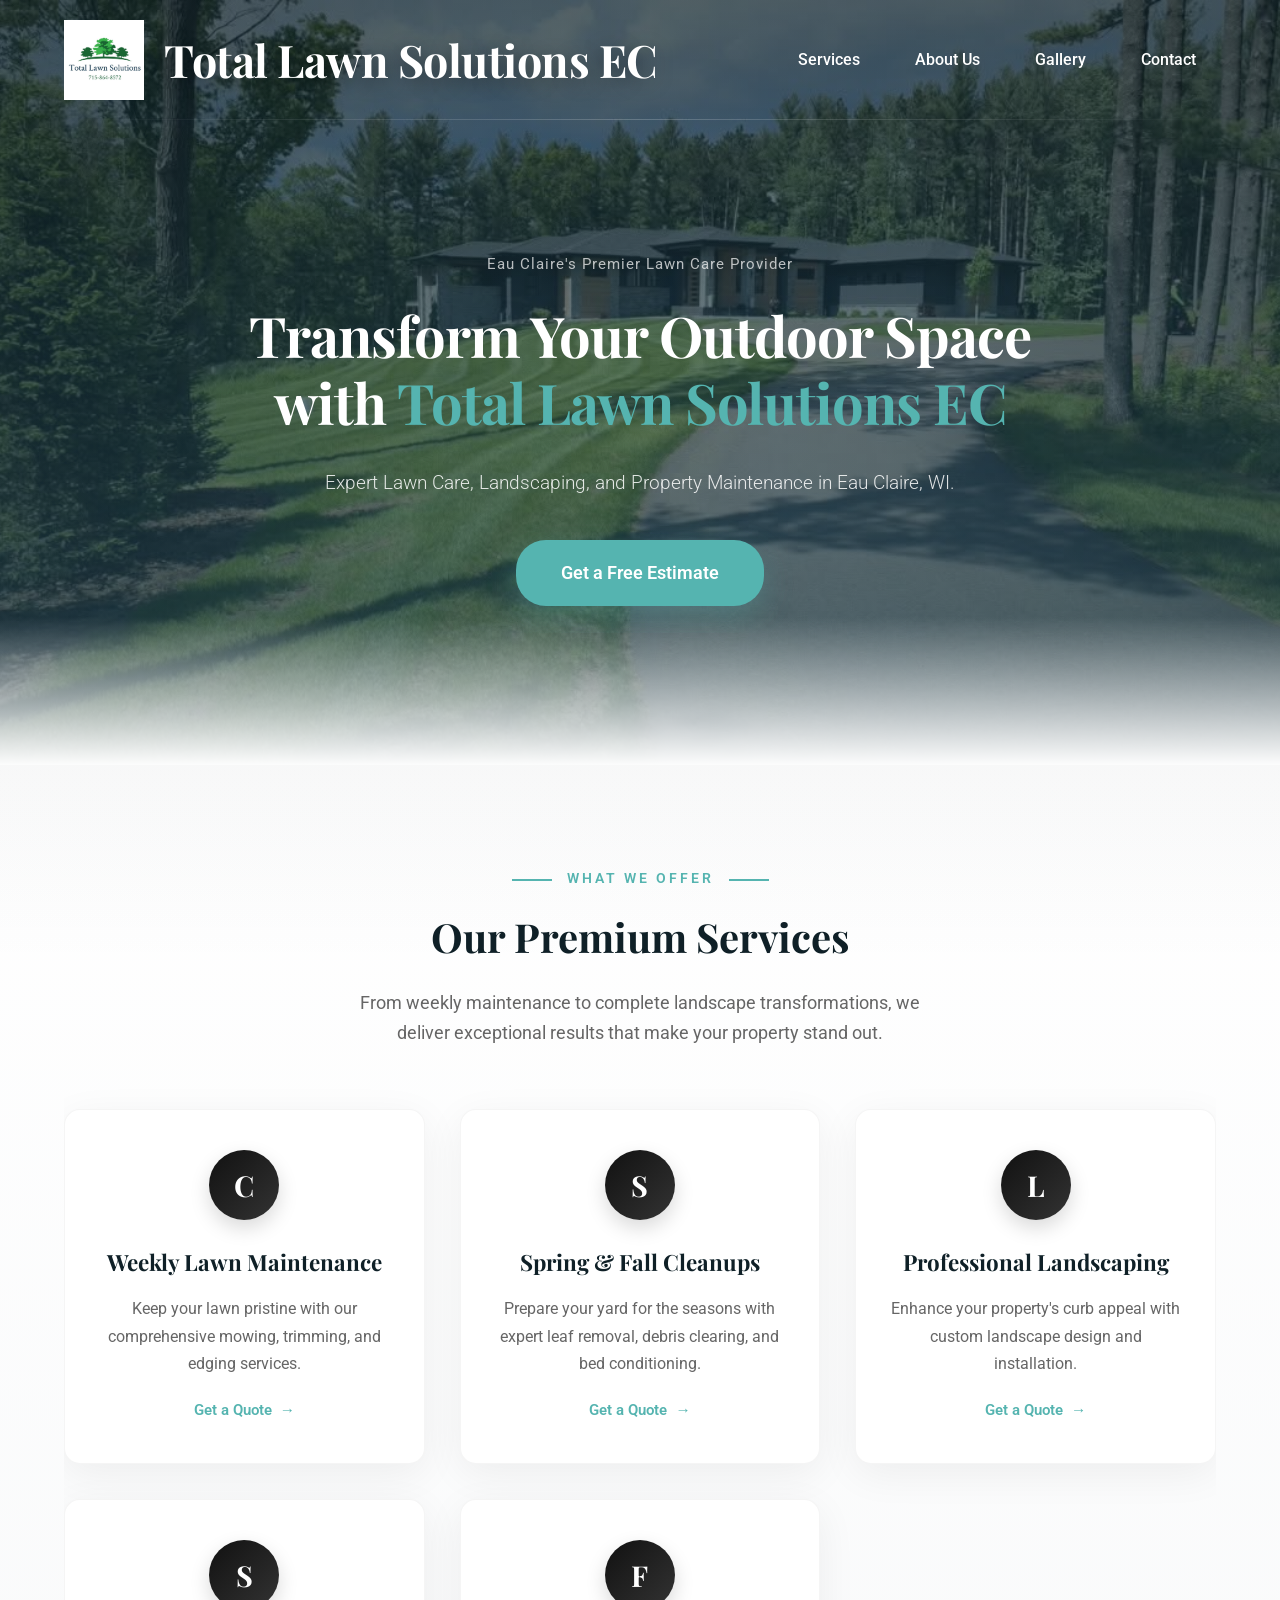
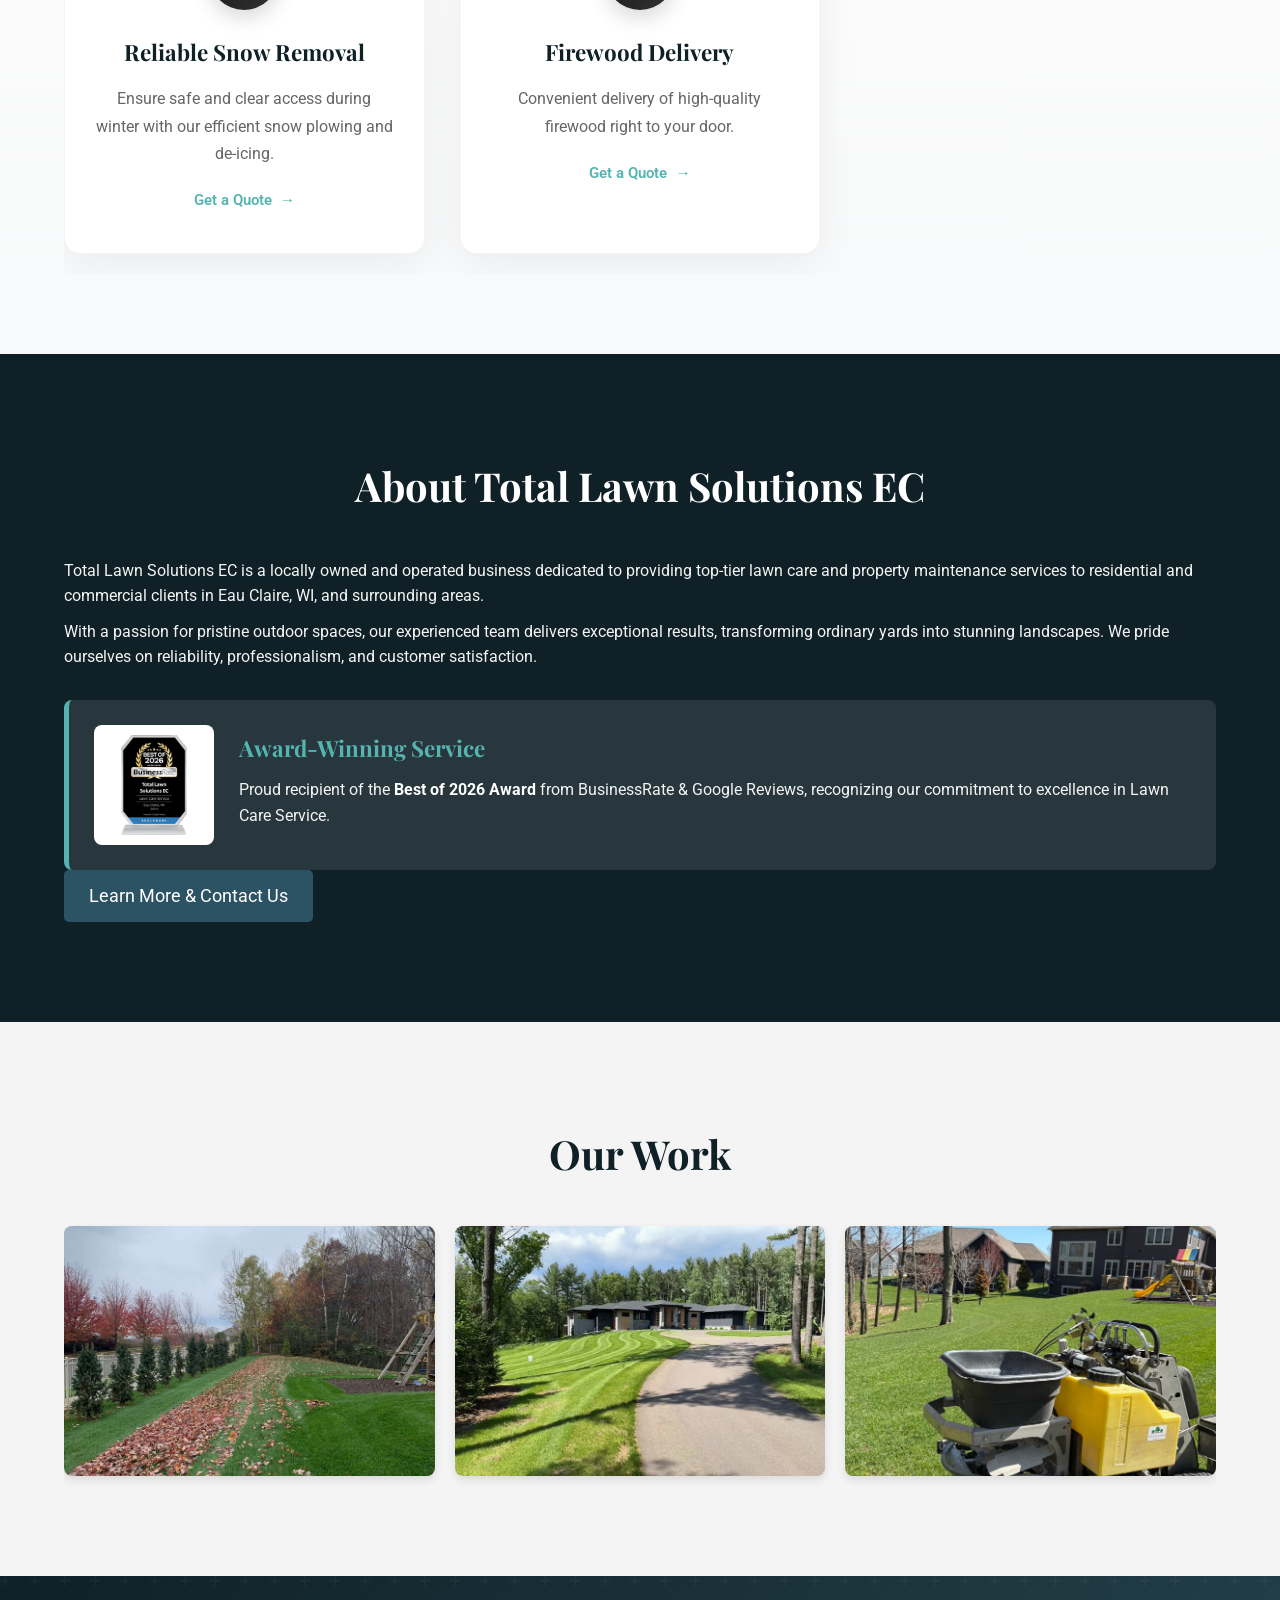
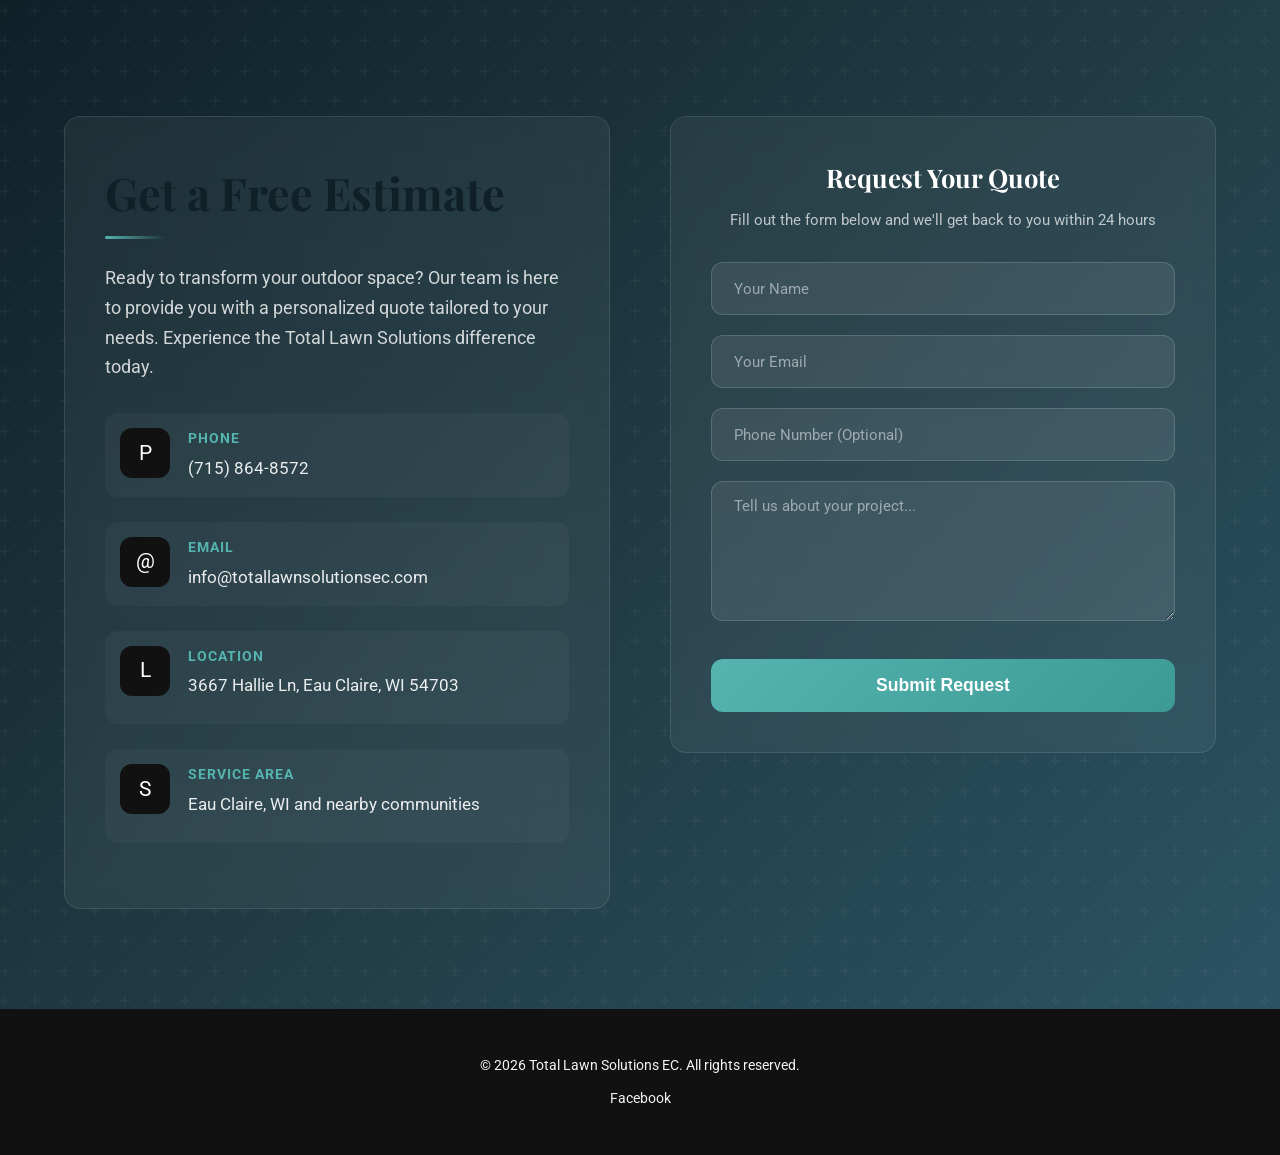
==== commit ec46110e: "syncing local to github" ====
--- a/index.html
+++ b/index.html
@@ -128,12 +128,19 @@
             professionalism, and customer satisfaction.
           </p>
           <div class="award">
-            <h3>Award-Winning Service</h3>
-            <p>
-              Proud recipient of the <strong>Best of 2026 Award</strong> from
-              BusinessRate & Google Reviews, recognizing our commitment to
-              excellence in Lawn Care Service.
-            </p>
+            <img
+              src="award.jpg"
+              alt="Best of 2026 Award - BusinessRate & Google Reviews"
+              class="award-image"
+            />
+            <div class="award-content">
+              <h3>Award-Winning Service</h3>
+              <p>
+                Proud recipient of the <strong>Best of 2026 Award</strong> from
+                BusinessRate & Google Reviews, recognizing our commitment to
+                excellence in Lawn Care Service.
+              </p>
+            </div>
           </div>
           <a href="#contact" class="btn btn-secondary"
             >Learn More & Contact Us</a
--- a/style.css
+++ b/style.css
@@ -504,14 +504,37 @@
 .award {
   background: rgba(255, 255, 255, 0.1);
   border-left: 5px solid var(--accent-color);
-  padding: 20px;
+  padding: 25px;
   margin-top: 30px;
-  border-radius: 5px;
+  border-radius: 8px;
+  display: flex;
+  align-items: center;
+  gap: 25px;
+}
+
+.award-image {
+  width: 120px;
+  height: 120px;
+  object-fit: contain;
+  border-radius: 8px;
+  flex-shrink: 0;
+  background: var(--white);
+  padding: 10px;
+}
+
+.award-content {
+  flex: 1;
 }
 
 .award h3 {
   color: var(--accent-color);
   margin-bottom: 10px;
+  font-size: 1.4em;
+}
+
+.award p {
+  color: var(--light-text-color);
+  line-height: 1.6;
 }
 
 .award strong {
@@ -849,6 +872,8 @@
   .navbar {
     flex-direction: column;
     position: relative;
+    align-items: center;
+    width: 100%;
     padding: 12px 0;
     gap: 4px;
   }
@@ -872,17 +897,19 @@
 
   .nav-links {
     flex-direction: row;
-    flex-wrap: nowrap;
+    flex-wrap: wrap;
     justify-content: center;
-    gap: 4px;
-    margin-top: 8px;
-    padding: 0 5px;
+    gap: 8px;
+    margin-top: 12px;
+    padding: 0 10px;
   }
 
   .nav-links a {
-    padding: 7px 11px;
-    font-size: 0.83em;
+    padding: 10px 16px;
+    font-size: 0.95em;
     white-space: nowrap;
+    background: rgba(255, 255, 255, 0.1);
+    border-radius: 20px;
   }
 
   .nav-links a::before {
@@ -944,122 +971,239 @@
   }
 
   .section-header {
-    margin-bottom: 40px;
+    margin-bottom: 35px;
+    padding: 0 15px;
   }
 
   .section-subtitle {
-    font-size: 0.75em;
-    margin-bottom: 10px;
+    font-size: 0.7em;
+    margin-bottom: 8px;
+    letter-spacing: 2px;
   }
 
   .section-subtitle::before,
   .section-subtitle::after {
-    width: 25px;
+    width: 20px;
   }
 
   .section-description {
-    font-size: 0.95em;
-    padding: 0 10px;
+    font-size: 0.9em;
+    padding: 0 5px;
+    line-height: 1.6;
+  }
+
+  /* Services Section - Mobile */
+  .services {
+    padding: 40px 0;
   }
 
   .service-grid {
     grid-template-columns: 1fr;
-    gap: 20px;
+    gap: 25px;
+    padding: 0 15px;
   }
 
   .service-item {
-    padding: 25px 20px;
+    padding: 30px 25px;
+    border-radius: 12px;
   }
 
   .service-icon {
-    width: 55px;
-    height: 55px;
-    font-size: 1.3em;
+    width: 65px;
+    height: 65px;
+    font-size: 1.5em;
     margin-bottom: 20px;
   }
 
   .service-item h3 {
-    font-size: 1.2em;
+    font-size: 1.25em;
+    margin-bottom: 12px;
   }
 
   .service-item p {
     font-size: 0.95em;
+    line-height: 1.65;
+    margin-bottom: 15px;
+  }
+
+  .service-link {
+    font-size: 0.9em;
+  }
+
+  /* Gallery Section - Mobile */
+  .gallery {
+    padding: 40px 0;
   }
 
   .gallery-grid {
     grid-template-columns: 1fr;
-    gap: 15px;
+    gap: 20px;
+    padding: 0 15px;
   }
 
   .gallery-item {
-    height: 200px;
+    height: 220px;
+    border-radius: 10px;
+  }
+
+  /* About Section - Mobile */
+  .about {
+    padding: 50px 0;
   }
 
   .about-content {
-    padding: 0 15px;
+    padding: 0 20px;
+    text-align: center;
+  }
+
+  .about-content h2 {
+    text-align: center;
+  }
+
+  .about-content p {
+    font-size: 0.95em;
+    line-height: 1.7;
+    text-align: left;
   }
 
   .award {
-    padding: 15px;
-    margin-top: 20px;
+    padding: 20px;
+    margin-top: 25px;
+    border-radius: 10px;
+    text-align: left;
+    flex-direction: column;
+    align-items: center;
+    gap: 20px;
+  }
+
+  .award-image {
+    width: 100px;
+    height: 100px;
+  }
+
+  .award-content {
+    text-align: center;
+  }
+
+  .award h3 {
+    font-size: 1.15em;
+    margin-bottom: 8px;
+  }
+
+  .award p {
+    font-size: 0.9em;
+  }
+
+  /* Contact Section - Mobile */
+  .contact {
+    padding: 50px 0;
   }
 
   .contact-wrapper {
     grid-template-columns: 1fr;
-    gap: 20px;
-    margin-top: 30px;
+    gap: 25px;
+    margin-top: 25px;
+    padding: 0 15px;
   }
 
   .contact-info-panel,
   .contact-form-panel {
-    padding: 25px 20px;
+    padding: 30px 25px;
+    border-radius: 12px;
+  }
+
+  .contact-header {
+    text-align: center;
   }
 
   .contact-header h2 {
-    font-size: 1.6em;
+    font-size: 1.8em;
+    text-align: center;
+  }
+
+  .contact-header h2::after {
+    left: 50%;
+    transform: translateX(-50%);
   }
 
   .contact-header p {
     font-size: 0.95em;
+    line-height: 1.6;
+    margin-top: 15px;
+  }
+
+  .contact-details {
+    margin-top: 25px;
   }
 
   .contact-detail-item {
-    padding: 12px;
-    margin-bottom: 15px;
+    padding: 15px;
+    margin-bottom: 12px;
+    border-radius: 10px;
   }
 
   .contact-detail-icon {
-    width: 40px;
-    height: 40px;
-    font-size: 1.1em;
-    margin-right: 12px;
+    width: 45px;
+    height: 45px;
+    font-size: 1.2em;
+    margin-right: 15px;
+  }
+
+  .contact-detail-content strong {
+    font-size: 0.75em;
+  }
+
+  .contact-detail-content p,
+  .contact-detail-content a {
+    font-size: 1em;
   }
 
   .form-header h3 {
-    font-size: 1.3em;
+    font-size: 1.4em;
+    margin-bottom: 8px;
   }
 
   .form-header p {
     font-size: 0.9em;
   }
 
+  .premium-form {
+    gap: 18px;
+  }
+
   .premium-form input,
   .premium-form textarea {
-    padding: 14px 15px;
-    font-size: 0.95em;
+    padding: 16px;
+    font-size: 1em;
+    border-radius: 10px;
+  }
+
+  .premium-form textarea {
+    min-height: 120px;
   }
 
   .premium-form button {
-    padding: 14px 30px;
-    font-size: 1em;
-  }
-
+    padding: 16px 35px;
+    font-size: 1.05em;
+    border-radius: 10px;
+    margin-top: 5px;
+  }
+
+  /* Footer - Mobile */
   footer {
-    padding: 20px 0;
+    padding: 25px 15px;
   }
 
   footer p {
     font-size: 0.85em;
+  }
+
+  .social-links {
+    margin-top: 15px;
+  }
+
+  .social-links a {
+    font-size: 0.9em;
   }
 }
 
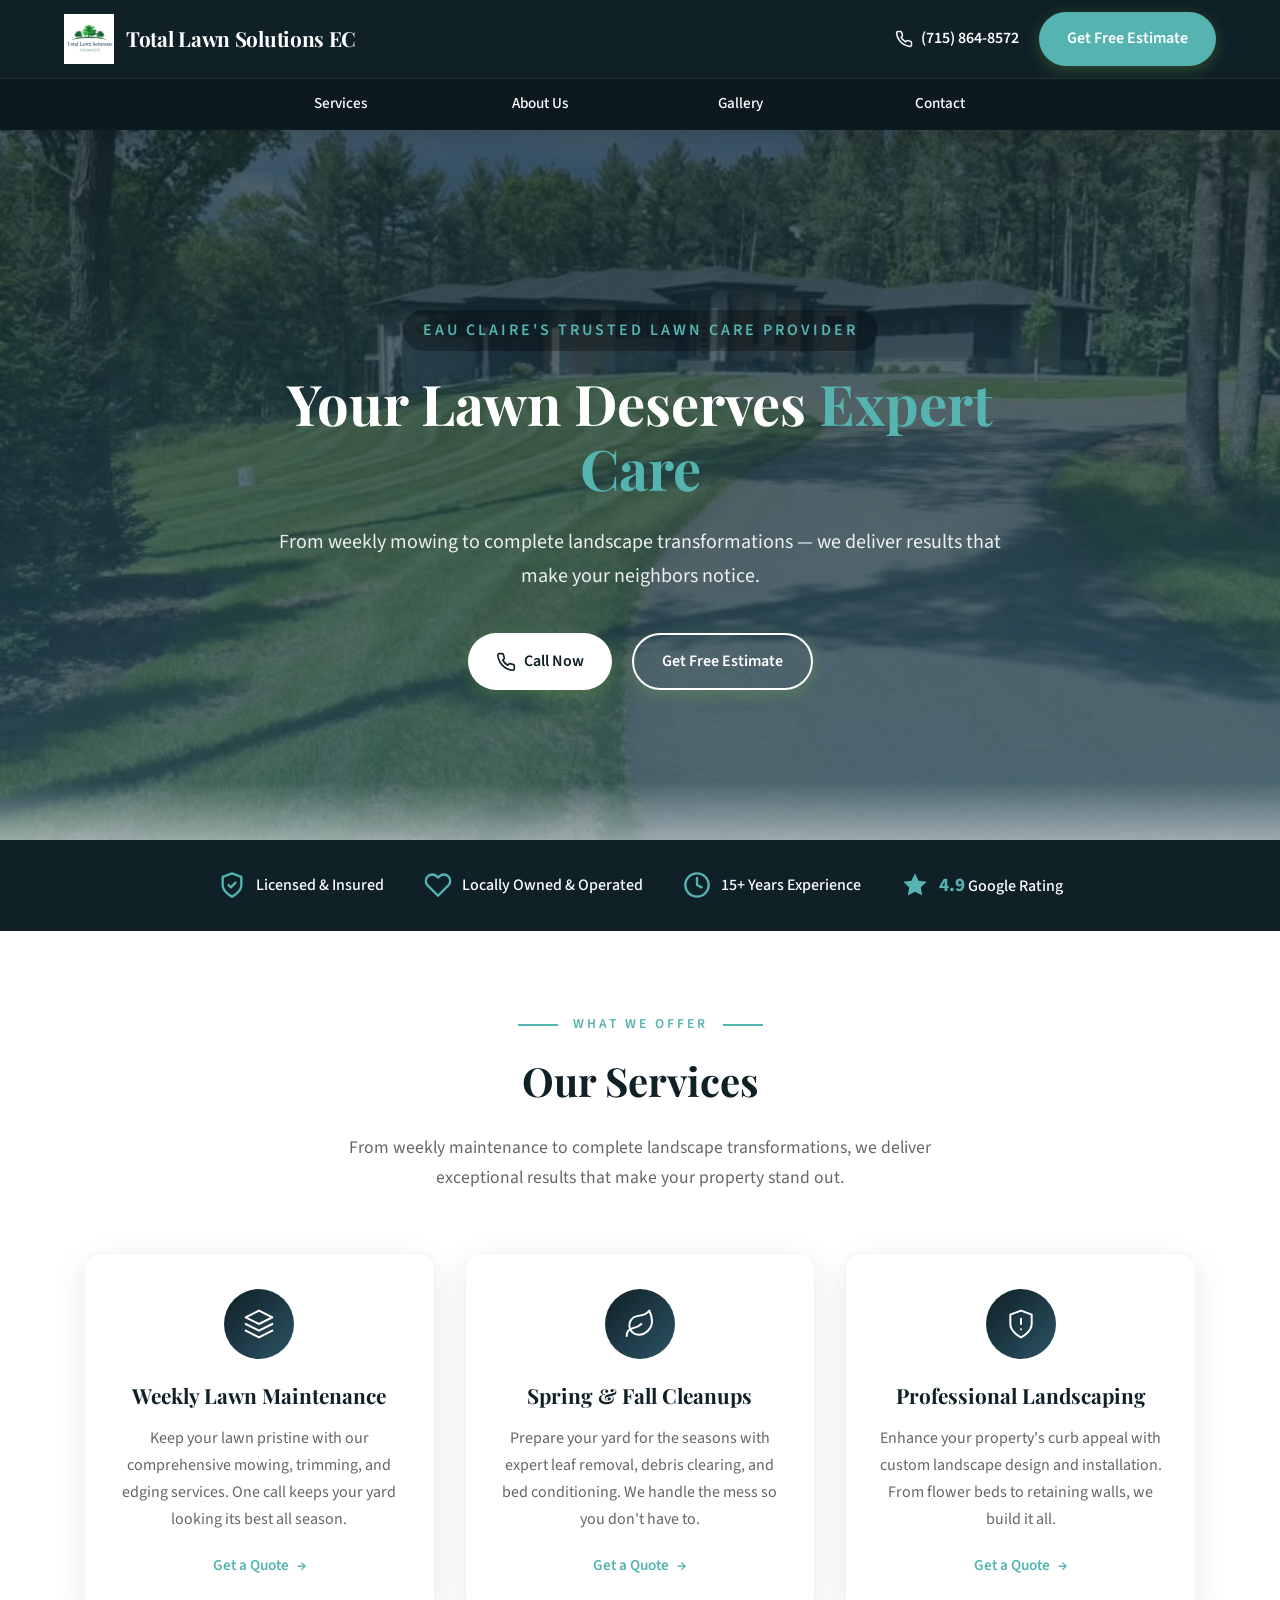
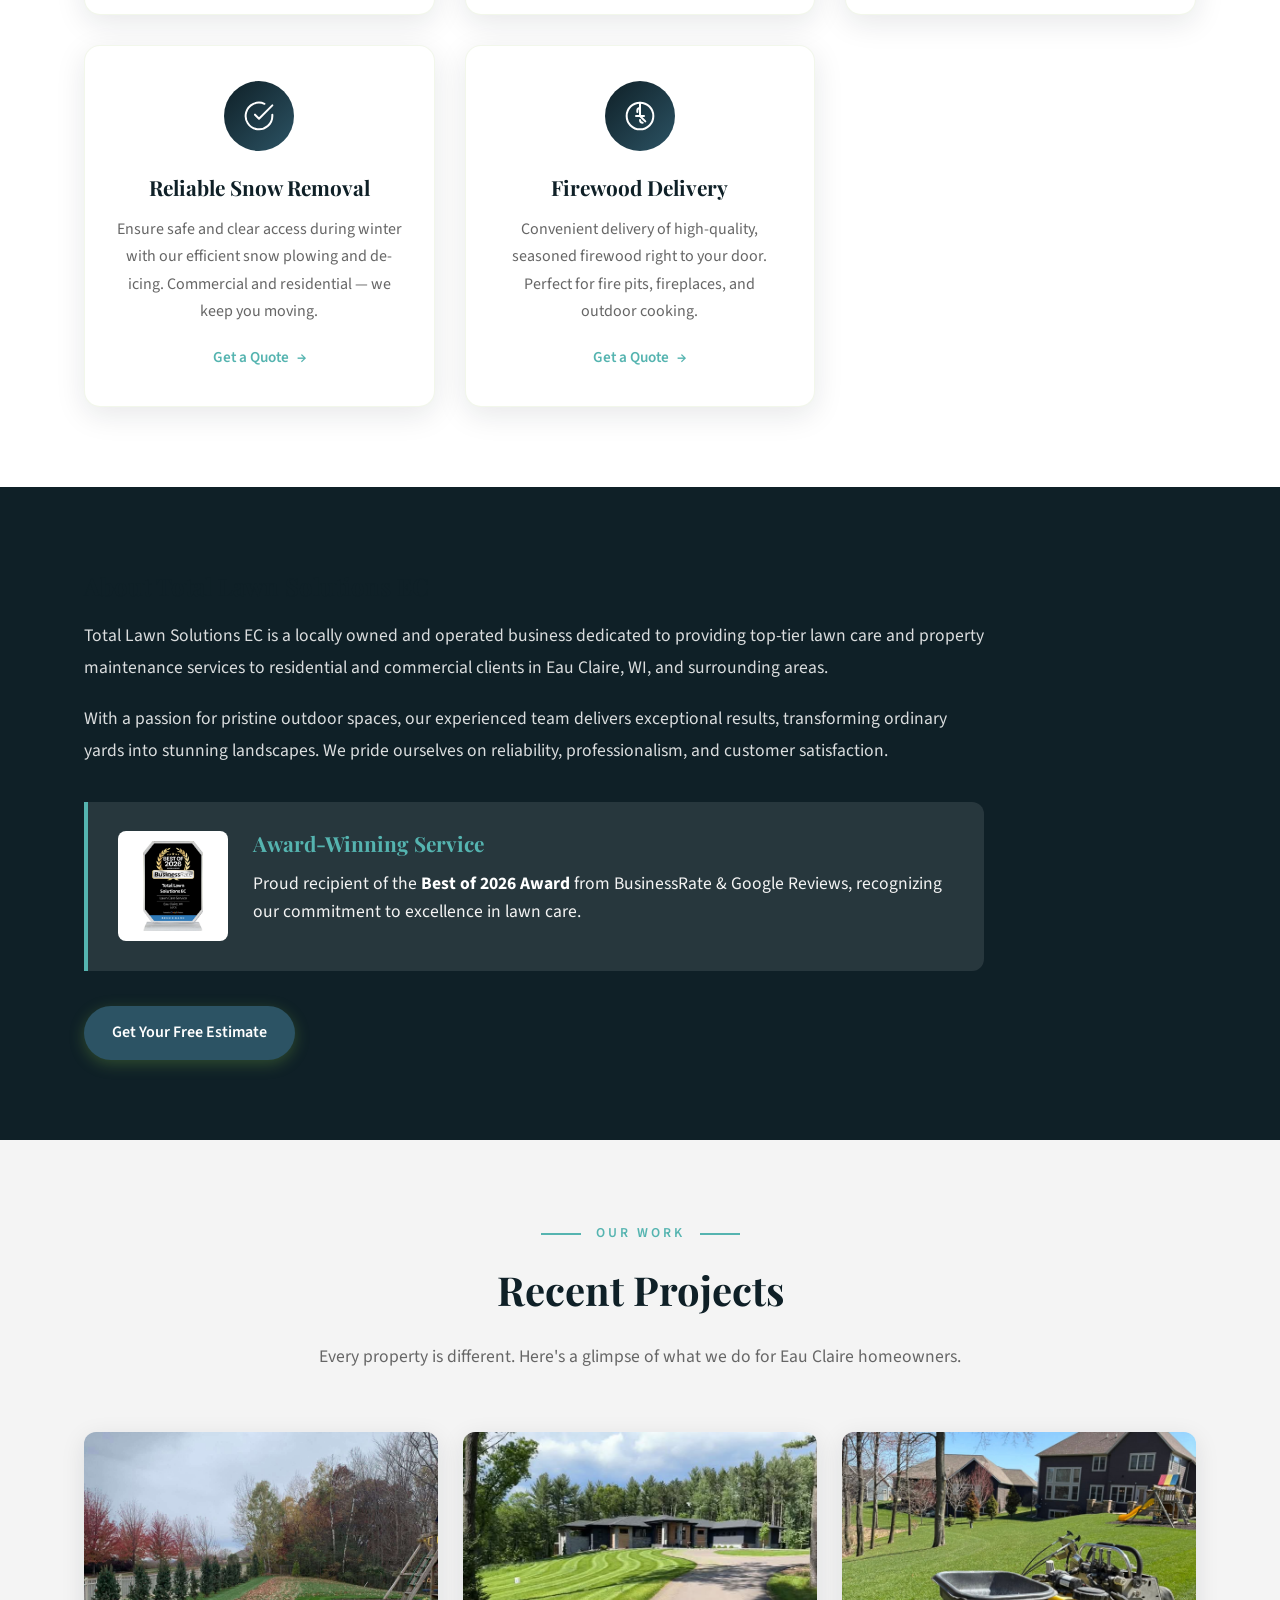
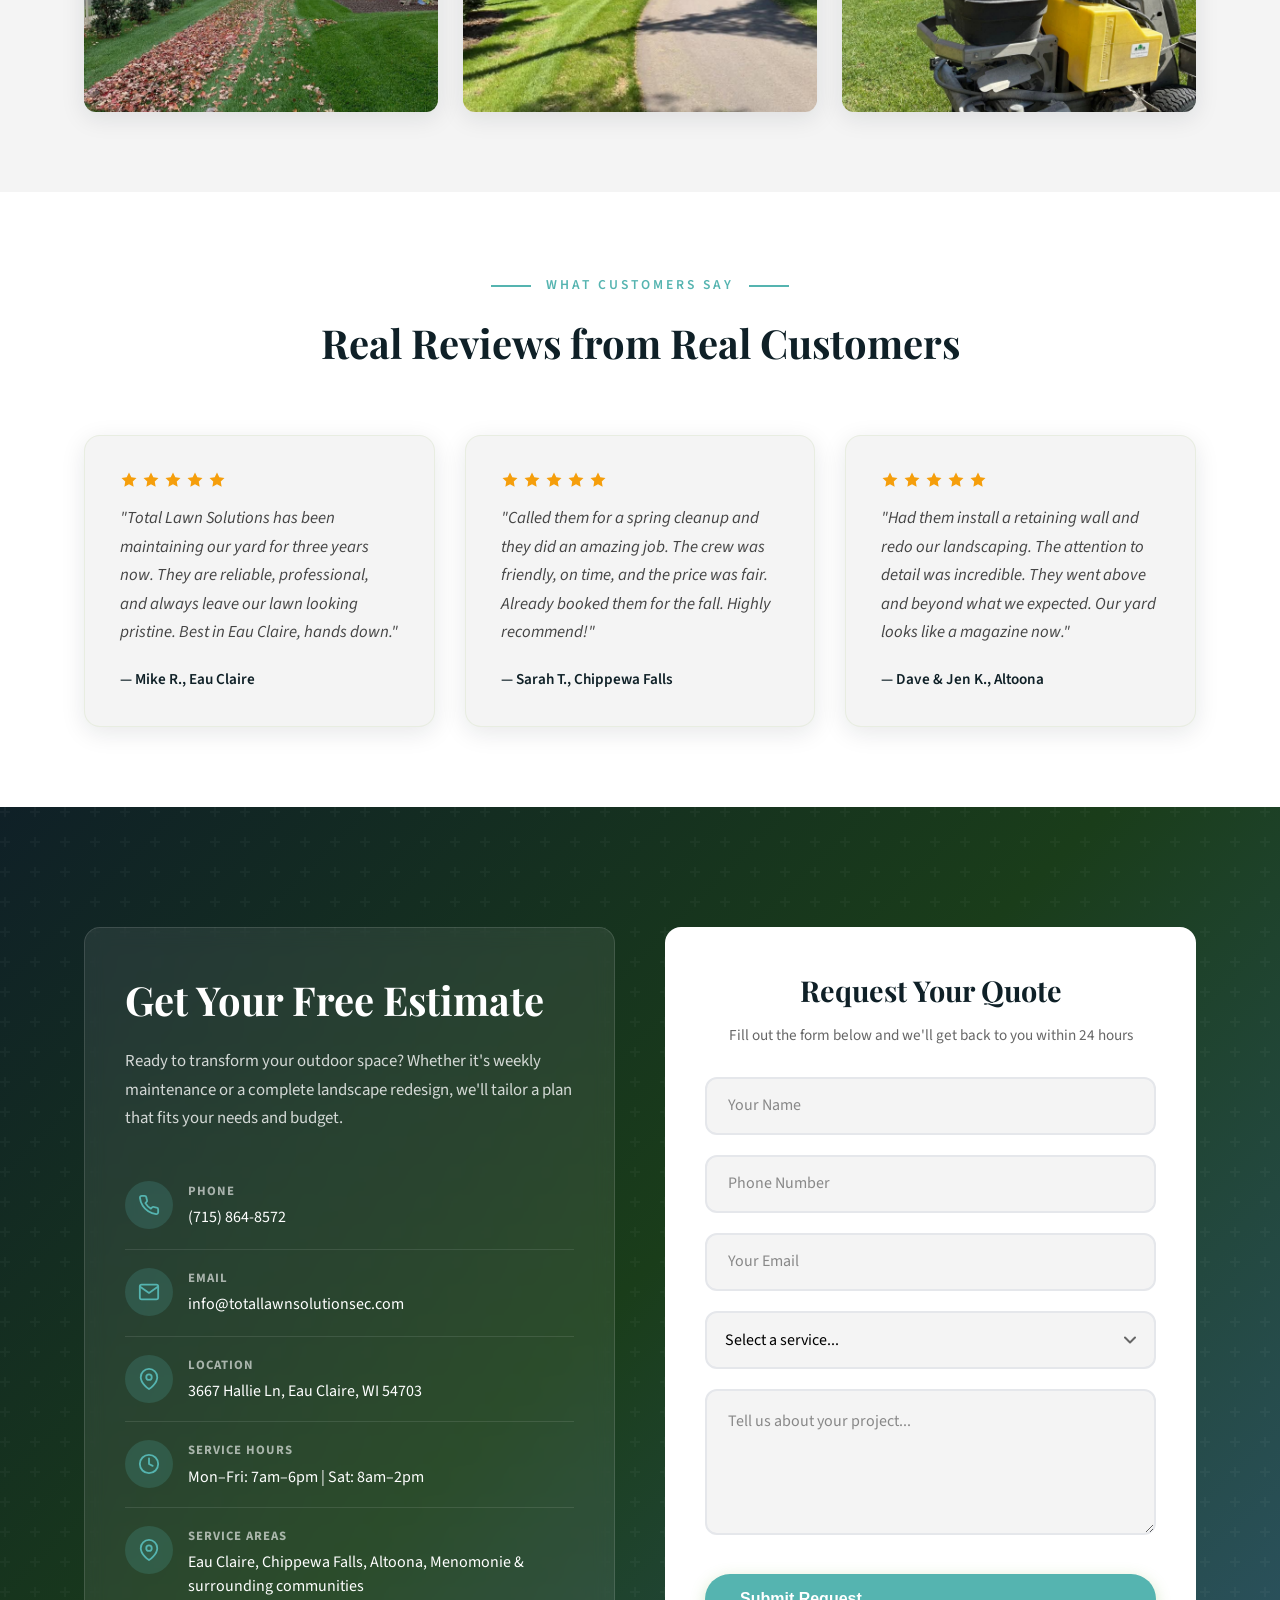
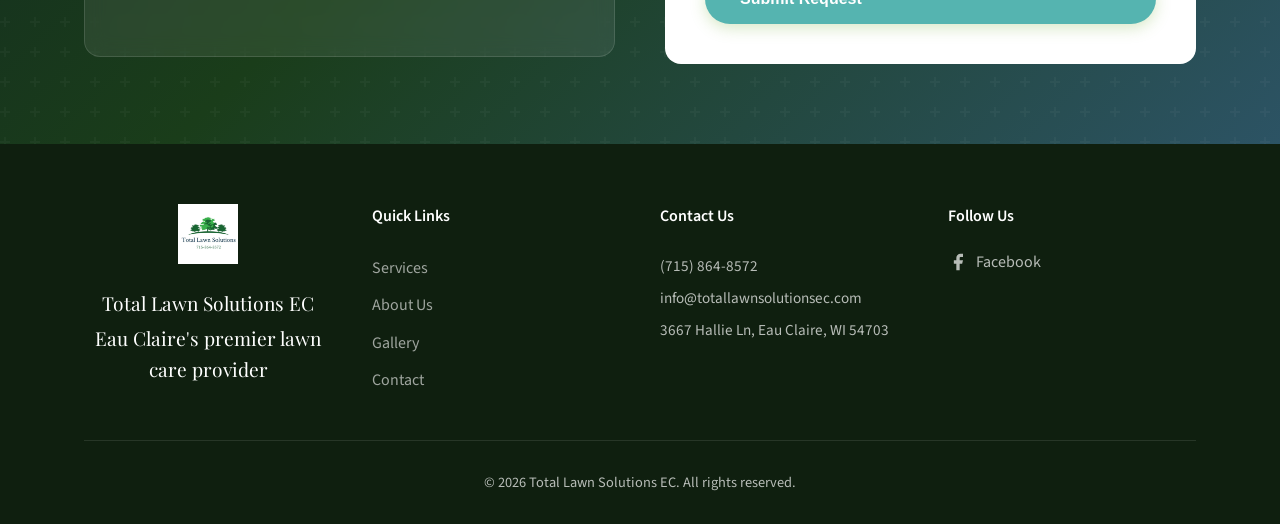
==== commit 9242aa71: "syncing local to github" ====
--- a/index.html
+++ b/index.html
@@ -1,267 +1,474 @@
-<!doctype html>
-<html lang="en">
-  <head>
-    <meta charset="UTF-8" />
-    <meta name="viewport" content="width=device-width, initial-scale=1.0" />
-    <title>Total Lawn Solutions EC - Premium Lawn Care & Landscaping</title>
-    <link rel="stylesheet" href="style.css" />
-    <link
-      href="https://fonts.googleapis.com/css2?family=Roboto:wght@300;400;700&family=Playfair+Display:wght@700&display=swap"
-      rel="stylesheet"
-    />
-  </head>
-  <body>
-    <header class="hero">
-      <div class="container">
-        <nav class="navbar">
-          <div class="logo">
-            <img src="logo.png" alt="Total Lawn Solutions EC Logo" />
-            <span>Total Lawn Solutions EC</span>
-          </div>
-          <ul class="nav-links">
-            <li><a href="#services">Services</a></li>
-            <li><a href="#about">About Us</a></li>
-            <li><a href="#gallery">Gallery</a></li>
-            <li><a href="#contact">Contact</a></li>
-          </ul>
-        </nav>
-        <div class="hero-content">
-          <span class="hero-subtitle"
-            >Eau Claire's Premier Lawn Care Provider</span
-          >
-          <h1>
-            Transform Your Outdoor Space with
-            <span class="highlight">Total Lawn Solutions EC</span>
-          </h1>
-          <p>
-            Expert Lawn Care, Landscaping, and Property Maintenance in Eau
-            Claire, WI.
-          </p>
-          <a href="#contact" class="btn">Get a Free Estimate</a>
-        </div>
-      </div>
-    </header>
-
-    <section id="services" class="services section-padding">
-      <div class="container">
-        <div class="section-header">
-          <span class="section-subtitle">What We Offer</span>
-          <h2>Our Premium Services</h2>
-          <p class="section-description">
-            From weekly maintenance to complete landscape transformations, we
-            deliver exceptional results that make your property stand out.
-          </p>
-        </div>
-        <div class="service-grid">
-          <div class="service-item">
-            <div class="service-icon">C</div>
-            <h3>Weekly Lawn Maintenance</h3>
-            <p>
-              Keep your lawn pristine with our comprehensive mowing, trimming,
-              and edging services.
-            </p>
-            <a href="#contact" class="service-link"
-              >Get a Quote <span class="arrow">→</span></a
-            >
-          </div>
-          <div class="service-item">
-            <div class="service-icon">S</div>
-            <h3>Spring & Fall Cleanups</h3>
-            <p>
-              Prepare your yard for the seasons with expert leaf removal, debris
-              clearing, and bed conditioning.
-            </p>
-            <a href="#contact" class="service-link"
-              >Get a Quote <span class="arrow">→</span></a
-            >
-          </div>
-          <div class="service-item">
-            <div class="service-icon">L</div>
-            <h3>Professional Landscaping</h3>
-            <p>
-              Enhance your property's curb appeal with custom landscape design
-              and installation.
-            </p>
-            <a href="#contact" class="service-link"
-              >Get a Quote <span class="arrow">→</span></a
-            >
-          </div>
-          <div class="service-item">
-            <div class="service-icon">S</div>
-            <h3>Reliable Snow Removal</h3>
-            <p>
-              Ensure safe and clear access during winter with our efficient snow
-              plowing and de-icing.
-            </p>
-            <a href="#contact" class="service-link"
-              >Get a Quote <span class="arrow">→</span></a
-            >
-          </div>
-          <div class="service-item">
-            <div class="service-icon">F</div>
-            <h3>Firewood Delivery</h3>
-            <p>
-              Convenient delivery of high-quality firewood right to your door.
-            </p>
-            <a href="#contact" class="service-link"
-              >Get a Quote <span class="arrow">→</span></a
-            >
-          </div>
-        </div>
-      </div>
-    </section>
-
-    <section id="about" class="about section-padding">
-      <div class="container">
-        <div class="about-content">
-          <h2>About Total Lawn Solutions EC</h2>
-          <p>
-            Total Lawn Solutions EC is a locally owned and operated business
-            dedicated to providing top-tier lawn care and property maintenance
-            services to residential and commercial clients in Eau Claire, WI,
-            and surrounding areas.
-          </p>
-          <p>
-            With a passion for pristine outdoor spaces, our experienced team
-            delivers exceptional results, transforming ordinary yards into
-            stunning landscapes. We pride ourselves on reliability,
-            professionalism, and customer satisfaction.
-          </p>
-          <div class="award">
-            <img
-              src="award.jpg"
-              alt="Best of 2026 Award - BusinessRate & Google Reviews"
-              class="award-image"
-            />
-            <div class="award-content">
-              <h3>Award-Winning Service</h3>
-              <p>
-                Proud recipient of the <strong>Best of 2026 Award</strong> from
-                BusinessRate & Google Reviews, recognizing our commitment to
-                excellence in Lawn Care Service.
-              </p>
-            </div>
-          </div>
-          <a href="#contact" class="btn btn-secondary"
-            >Learn More & Contact Us</a
-          >
-        </div>
-      </div>
-    </section>
-
-    <section id="gallery" class="gallery section-padding">
-      <div class="container">
-        <h2>Our Work</h2>
-        <div class="gallery-grid">
-          <!-- Placeholder images from job photos -->
-          <img
-            src="job1.jpg"
-            alt="Beautifully Striped Lawn"
-            class="gallery-item"
-          />
-          <img src="job2.jpg" alt="Leaf Cleanup" class="gallery-item" />
-          <img src="job3.jpg" alt="Landscaping Project" class="gallery-item" />
-        </div>
-      </div>
-    </section>
-
-    <section id="contact" class="contact section-padding">
-      <div class="container">
-        <div class="contact-wrapper">
-          <div class="contact-info-panel">
-            <div class="contact-header">
-              <h2>Get a Free Estimate</h2>
-              <p>
-                Ready to transform your outdoor space? Our team is here to
-                provide you with a personalized quote tailored to your needs.
-                Experience the Total Lawn Solutions difference today.
-              </p>
-            </div>
-            <div class="contact-details">
-              <div class="contact-detail-item">
-                <div class="contact-detail-icon">P</div>
-                <div class="contact-detail-content">
-                  <strong>Phone</strong>
-                  <a href="tel:7158648572">(715) 864-8572</a>
-                </div>
-              </div>
-              <div class="contact-detail-item">
-                <div class="contact-detail-icon">@</div>
-                <div class="contact-detail-content">
-                  <strong>Email</strong>
-                  <a href="mailto:info@totallawnsolutionsec.com"
-                    >info@totallawnsolutionsec.com</a
-                  >
-                </div>
-              </div>
-              <div class="contact-detail-item">
-                <div class="contact-detail-icon">L</div>
-                <div class="contact-detail-content">
-                  <strong>Location</strong>
-                  <p>3667 Hallie Ln, Eau Claire, WI 54703</p>
-                </div>
-              </div>
-              <div class="contact-detail-item">
-                <div class="contact-detail-icon">S</div>
-                <div class="contact-detail-content">
-                  <strong>Service Area</strong>
-                  <p>Eau Claire, WI and nearby communities</p>
-                </div>
-              </div>
-            </div>
-          </div>
-          <div class="contact-form-panel">
-            <div class="form-header">
-              <h3>Request Your Quote</h3>
-              <p>
-                Fill out the form below and we'll get back to you within 24
-                hours
-              </p>
-            </div>
-            <form class="premium-form">
-              <div class="form-group">
-                <input type="text" id="name" placeholder=" " required />
-                <label for="name">Your Name</label>
-              </div>
-              <div class="form-group">
-                <input type="email" id="email" placeholder=" " required />
-                <label for="email">Your Email</label>
-              </div>
-              <div class="form-group">
-                <input type="tel" id="phone" placeholder=" " />
-                <label for="phone">Phone Number (Optional)</label>
-              </div>
-              <div class="form-group textarea-group">
-                <textarea
-                  id="project"
-                  placeholder=" "
-                  rows="5"
-                  required
-                ></textarea>
-                <label for="project">Tell us about your project...</label>
-              </div>
-              <button type="submit" class="btn">Submit Request</button>
-            </form>
-          </div>
-        </div>
-      </div>
-    </section>
-
-    <footer>
-      <div class="container">
-        <p>&copy; 2026 Total Lawn Solutions EC. All rights reserved.</p>
-        <div class="social-links">
-          <a href="https://www.facebook.com/share/18SojB7KoB/" target="_blank"
-            >Facebook</a
-          >
-          <!-- Add other social links as needed -->
-        </div>
-      </div>
-    </footer>
-    <script>
-      window.onload = function () {
-        window.scrollTo(0, 0);
-      };
-    </script>
-  </body>
-</html>
+<!DOCTYPE html>
+<html lang="en">
+  <head>
+    <meta charset="UTF-8" />
+    <meta name="viewport" content="width=device-width, initial-scale=1.0" />
+    <title>Total Lawn Solutions EC | Lawn Care & Landscaping in Eau Claire, WI</title>
+    <meta name="description" content="Professional lawn care services in Eau Claire, WI. Licensed, insured, and locally owned. Weekly maintenance, landscaping, spring/fall cleanups, and snow removal. Free estimates." />
+    <link rel="stylesheet" href="style.css" />
+    <link
+      href="https://fonts.googleapis.com/css2?family=Playfair+Display:wght@700&family=Source+Sans+Pro:wght@400;600;700&display=swap"
+      rel="stylesheet"
+    />
+    
+    <!-- Schema.org LocalBusiness Markup -->
+    <script type="application/ld+json">
+    {
+      "@context": "https://schema.org",
+      "@type": "LocalBusiness",
+      "name": "Total Lawn Solutions EC",
+      "image": "https://totallawnsolutionsec.com/job1.jpg",
+      "telephone": "+1-715-864-8572",
+      "email": "info@totallawnsolutionsec.com",
+      "address": {
+        "@type": "PostalAddress",
+        "streetAddress": "3667 Hallie Ln",
+        "addressLocality": "Eau Claire",
+        "addressRegion": "WI",
+        "postalCode": "54703"
+      },
+      "geo": {
+        "@type": "GeoCoordinates",
+        "latitude": "44.8113",
+        "longitude": "-91.4985"
+      },
+      "url": "https://totallawnsolutionsec.com",
+      "openingHoursSpecification": [
+        {
+          "@type": "OpeningHoursSpecification",
+          "dayOfWeek": ["Monday", "Tuesday", "Wednesday", "Thursday", "Friday"],
+          "opens": "07:00",
+          "closes": "18:00"
+        },
+        {
+          "@type": "OpeningHoursSpecification",
+          "dayOfWeek": ["Saturday"],
+          "opens": "08:00",
+          "closes": "14:00"
+        }
+      ],
+      "areaServed": ["Eau Claire", "Chippewa Falls", "Altoona", "Menomonie", "Eleva"],
+      "priceRange": "$$",
+      "aggregateRating": {
+        "@type": "AggregateRating",
+        "ratingValue": "4.9",
+        "reviewCount": "87"
+      }
+    }
+    </script>
+  </head>
+  <body>
+    <!-- Sticky Header with Phone -->
+    <header class="sticky-header">
+      <div class="header-inner">
+        <a href="#" class="logo">
+          <img src="logo.png" alt="Total Lawn Solutions EC Logo" />
+          <span class="logo-text">Total Lawn Solutions EC</span>
+        </a>
+        <div class="header-actions">
+          <a href="tel:7158648572" class="header-phone">
+            <svg width="18" height="18" viewBox="0 0 24 24" fill="none" stroke="currentColor" stroke-width="2" stroke-linecap="round" stroke-linejoin="round"><path d="M22 16.92v3a2 2 0 0 1-2.18 2 19.79 19.79 0 0 1-8.63-3.07 19.5 19.5 0 0 1-6-6 19.79 19.79 0 0 1-3.07-8.67A2 2 0 0 1 4.11 2h3a2 2 0 0 1 2 1.72 12.84 12.84 0 0 0 .7 2.81 2 2 0 0 1-.45 2.11L8.09 9.91a16 16 0 0 0 6 6l1.27-1.27a2 2 0 0 1 2.11-.45 12.84 12.84 0 0 0 2.81.7A2 2 0 0 1 22 16.92z"></path></svg>
+            (715) 864-8572
+          </a>
+          <a href="#contact" class="btn btn-header">Get Free Estimate</a>
+        </div>
+        <button class="mobile-menu-toggle" aria-label="Toggle menu">
+          <svg width="24" height="24" viewBox="0 0 24 24" fill="none" stroke="currentColor" stroke-width="2" stroke-linecap="round" stroke-linejoin="round"><line x1="3" y1="6" x2="21" y2="6"></line><line x1="3" y1="12" x2="21" y2="12"></line><line x1="3" y1="18" x2="21" y2="18"></line></svg>
+        </button>
+      </div>
+      <nav class="header-nav">
+        <ul class="nav-links">
+          <li><a href="#services">Services</a></li>
+          <li><a href="#about">About Us</a></li>
+          <li><a href="#gallery">Gallery</a></li>
+          <li><a href="#contact">Contact</a></li>
+        </ul>
+      </nav>
+    </header>
+
+    <!-- Hero Section -->
+    <section class="hero">
+      <div class="container">
+        <div class="hero-content">
+          <span class="hero-subtitle">Eau Claire's Trusted Lawn Care Provider</span>
+          <h1>
+            Your Lawn Deserves <span class="highlight">Expert Care</span>
+          </h1>
+          <p>
+            From weekly mowing to complete landscape transformations — 
+            we deliver results that make your neighbors notice.
+          </p>
+          <div class="hero-cta-group">
+            <a href="tel:7158648572" class="btn btn-call">
+              <svg width="20" height="20" viewBox="0 0 24 24" fill="none" stroke="currentColor" stroke-width="2" stroke-linecap="round" stroke-linejoin="round"><path d="M22 16.92v3a2 2 0 0 1-2.18 2 19.79 19.79 0 0 1-8.63-3.07 19.5 19.5 0 0 1-6-6 19.79 19.79 0 0 1-3.07-8.67A2 2 0 0 1 4.11 2h3a2 2 0 0 1 2 1.72 12.84 12.84 0 0 0 .7 2.81 2 2 0 0 1-.45 2.11L8.09 9.91a16 16 0 0 0 6 6l1.27-1.27a2 2 0 0 1 2.11-.45 12.84 12.84 0 0 0 2.81.7A2 2 0 0 1 22 16.92z"></path></svg>
+              Call Now
+            </a>
+            <a href="#contact" class="btn btn-outline">Get Free Estimate</a>
+          </div>
+        </div>
+      </div>
+    </section>
+
+    <!-- Trust Bar -->
+    <section class="trust-bar">
+      <div class="container">
+        <div class="trust-items">
+          <div class="trust-item">
+            <svg width="28" height="28" viewBox="0 0 24 24" fill="none" stroke="currentColor" stroke-width="2" stroke-linecap="round" stroke-linejoin="round"><path d="M12 22s8-4 8-10V5l-8-3-8 3v7c0 6 8 10 8 10z"></path><polyline points="9 12 11 14 15 10"></polyline></svg>
+            <span>Licensed & Insured</span>
+          </div>
+          <div class="trust-item">
+            <svg width="28" height="28" viewBox="0 0 24 24" fill="none" stroke="currentColor" stroke-width="2" stroke-linecap="round" stroke-linejoin="round"><path d="M20.84 4.61a5.5 5.5 0 0 0-7.78 0L12 5.67l-1.06-1.06a5.5 5.5 0 0 0-7.78 7.78l1.06 1.06L12 21.23l7.78-7.78 1.06-1.06a5.5 5.5 0 0 0 0-7.78z"></path></svg>
+            <span>Locally Owned & Operated</span>
+          </div>
+          <div class="trust-item">
+            <svg width="28" height="28" viewBox="0 0 24 24" fill="none" stroke="currentColor" stroke-width="2" stroke-linecap="round" stroke-linejoin="round"><circle cx="12" cy="12" r="10"></circle><polyline points="12 6 12 12 16 14"></polyline></svg>
+            <span>15+ Years Experience</span>
+          </div>
+          <div class="trust-item trust-rating">
+            <svg width="28" height="28" viewBox="0 0 24 24" fill="currentColor" stroke="none"><polygon points="12 2 15.09 8.26 22 9.27 17 14.14 18.18 21.02 12 17.77 5.82 21.02 7 14.14 2 9.27 8.91 8.26 12 2"></polygon></svg>
+            <span><strong>4.9</strong> Google Rating</span>
+          </div>
+        </div>
+      </div>
+    </section>
+
+    <!-- Services Section -->
+    <section id="services" class="services section-padding">
+      <div class="container">
+        <div class="section-header">
+          <span class="section-subtitle">What We Offer</span>
+          <h2>Our Services</h2>
+          <p class="section-description">
+            From weekly maintenance to complete landscape transformations, 
+            we deliver exceptional results that make your property stand out.
+          </p>
+        </div>
+        <div class="service-grid">
+          <div class="service-item">
+            <div class="service-icon">
+              <svg width="32" height="32" viewBox="0 0 24 24" fill="none" stroke="currentColor" stroke-width="1.5" stroke-linecap="round" stroke-linejoin="round"><path d="M12 2L2 7l10 5 10-5-10-5z"></path><path d="M2 17l10 5 10-5"></path><path d="M2 12l10 5 10-5"></path></svg>
+            </div>
+            <h3>Weekly Lawn Maintenance</h3>
+            <p>
+              Keep your lawn pristine with our comprehensive mowing, trimming, 
+              and edging services. One call keeps your yard looking its best all season.
+            </p>
+            <a href="#contact" class="service-link">Get a Quote <span class="arrow">→</span></a>
+          </div>
+          <div class="service-item">
+            <div class="service-icon">
+              <svg width="32" height="32" viewBox="0 0 24 24" fill="none" stroke="currentColor" stroke-width="1.5" stroke-linecap="round" stroke-linejoin="round"><path d="M11 20A7 7 0 0 1 9.8 6.1C15.5 5 17 4.48 19 2c1 2 2 4.18 2 8 0 5.5-4.78 10-10 10z"></path><path d="M2 21c0-3 1.85-5.36 5.08-6C9.5 14.52 12 13 13 12"></path></svg>
+            </div>
+            <h3>Spring & Fall Cleanups</h3>
+            <p>
+              Prepare your yard for the seasons with expert leaf removal, debris 
+              clearing, and bed conditioning. We handle the mess so you don't have to.
+            </p>
+            <a href="#contact" class="service-link">Get a Quote <span class="arrow">→</span></a>
+          </div>
+          <div class="service-item">
+            <div class="service-icon">
+              <svg width="32" height="32" viewBox="0 0 24 24" fill="none" stroke="currentColor" stroke-width="1.5" stroke-linecap="round" stroke-linejoin="round"><path d="M12 22s8-4 8-10V5l-8-3-8 3v7c0 6 8 10 8 10z"></path><path d="M12 8v4"></path><path d="M12 16h.01"></path></svg>
+            </div>
+            <h3>Professional Landscaping</h3>
+            <p>
+              Enhance your property's curb appeal with custom landscape design 
+              and installation. From flower beds to retaining walls, we build it all.
+            </p>
+            <a href="#contact" class="service-link">Get a Quote <span class="arrow">→</span></a>
+          </div>
+          <div class="service-item">
+            <div class="service-icon">
+              <svg width="32" height="32" viewBox="0 0 24 24" fill="none" stroke="currentColor" stroke-width="1.5" stroke-linecap="round" stroke-linejoin="round"><path d="M22 11.08V12a10 10 0 1 1-5.93-9.14"></path><polyline points="22 4 12 14.01 9 11.01"></polyline></svg>
+            </div>
+            <h3>Reliable Snow Removal</h3>
+            <p>
+              Ensure safe and clear access during winter with our efficient snow 
+              plowing and de-icing. Commercial and residential — we keep you moving.
+            </p>
+            <a href="#contact" class="service-link">Get a Quote <span class="arrow">→</span></a>
+          </div>
+          <div class="service-item">
+            <div class="service-icon">
+              <svg width="32" height="32" viewBox="0 0 24 24" fill="none" stroke="currentColor" stroke-width="1.5" stroke-linecap="round" stroke-linejoin="round"><path d="M12 2v10l4 4"></path><path d="M12 2a10 10 0 1 0 10 10A10 10 0 0 0 12 2z"></path><path d="M12 6a2 2 0 0 0-2 2v1"></path><path d="M12 15a2 2 0 0 0 2 2"></path><path d="M9 12h6"></path></svg>
+            </div>
+            <h3>Firewood Delivery</h3>
+            <p>
+              Convenient delivery of high-quality, seasoned firewood right to your 
+              door. Perfect for fire pits, fireplaces, and outdoor cooking.
+            </p>
+            <a href="#contact" class="service-link">Get a Quote <span class="arrow">→</span></a>
+          </div>
+        </div>
+      </div>
+    </section>
+
+    <!-- About Section -->
+    <section id="about" class="about section-padding">
+      <div class="container">
+        <div class="about-content">
+          <h2>About Total Lawn Solutions EC</h2>
+          <p>
+            Total Lawn Solutions EC is a locally owned and operated business 
+            dedicated to providing top-tier lawn care and property maintenance 
+            services to residential and commercial clients in Eau Claire, WI, 
+            and surrounding areas.
+          </p>
+          <p>
+            With a passion for pristine outdoor spaces, our experienced team 
+            delivers exceptional results, transforming ordinary yards into 
+            stunning landscapes. We pride ourselves on reliability, 
+            professionalism, and customer satisfaction.
+          </p>
+          <div class="award">
+            <img
+              src="award.jpg"
+              alt="Best of 2026 Award - BusinessRate & Google Reviews"
+              class="award-image"
+            />
+            <div class="award-content">
+              <h3>Award-Winning Service</h3>
+              <p>
+                Proud recipient of the <strong>Best of 2026 Award</strong> from 
+                BusinessRate & Google Reviews, recognizing our commitment to 
+                excellence in lawn care.
+              </p>
+            </div>
+          </div>
+          <a href="#contact" class="btn btn-secondary">Get Your Free Estimate</a>
+        </div>
+      </div>
+    </section>
+
+    <!-- Gallery Section -->
+    <section id="gallery" class="gallery section-padding">
+      <div class="container">
+        <div class="section-header">
+          <span class="section-subtitle">Our Work</span>
+          <h2>Recent Projects</h2>
+          <p class="section-description">
+            Every property is different. Here's a glimpse of what we do for Eau Claire homeowners.
+          </p>
+        </div>
+        <div class="gallery-grid">
+          <img src="job1.jpg" alt="Beautifully Striped Lawn - Total Lawn Solutions EC" class="gallery-item" loading="lazy" />
+          <img src="job2.jpg" alt="Professional Lawn Care Property - Eau Claire" class="gallery-item" loading="lazy" />
+          <img src="job3.jpg" alt="Landscaping Project - Total Lawn Solutions EC" class="gallery-item" loading="lazy" />
+        </div>
+      </div>
+    </section>
+
+    <!-- Testimonial Section -->
+    <section class="testimonials section-padding">
+      <div class="container">
+        <div class="section-header">
+          <span class="section-subtitle">What Customers Say</span>
+          <h2>Real Reviews from Real Customers</h2>
+        </div>
+        <div class="testimonial-grid">
+          <div class="testimonial-item">
+            <div class="testimonial-stars">
+              <svg width="18" height="18" viewBox="0 0 24 24" fill="currentColor"><polygon points="12 2 15.09 8.26 22 9.27 17 14.14 18.18 21.02 12 17.77 5.82 21.02 7 14.14 2 9.27 8.91 8.26 12 2"></polygon></svg>
+              <svg width="18" height="18" viewBox="0 0 24 24" fill="currentColor"><polygon points="12 2 15.09 8.26 22 9.27 17 14.14 18.18 21.02 12 17.77 5.82 21.02 7 14.14 2 9.27 8.91 8.26 12 2"></polygon></svg>
+              <svg width="18" height="18" viewBox="0 0 24 24" fill="currentColor"><polygon points="12 2 15.09 8.26 22 9.27 17 14.14 18.18 21.02 12 17.77 5.82 21.02 7 14.14 2 9.27 8.91 8.26 12 2"></polygon></svg>
+              <svg width="18" height="18" viewBox="0 0 24 24" fill="currentColor"><polygon points="12 2 15.09 8.26 22 9.27 17 14.14 18.18 21.02 12 17.77 5.82 21.02 7 14.14 2 9.27 8.91 8.26 12 2"></polygon></svg>
+              <svg width="18" height="18" viewBox="0 0 24 24" fill="currentColor"><polygon points="12 2 15.09 8.26 22 9.27 17 14.14 18.18 21.02 12 17.77 5.82 21.02 7 14.14 2 9.27 8.91 8.26 12 2"></polygon></svg>
+            </div>
+            <blockquote class="testimonial-text">
+              "Total Lawn Solutions has been maintaining our yard for three years now. They are reliable, professional, and always leave our lawn looking pristine. Best in Eau Claire, hands down."
+            </blockquote>
+            <div class="testimonial-author">— Mike R., Eau Claire</div>
+          </div>
+          <div class="testimonial-item">
+            <div class="testimonial-stars">
+              <svg width="18" height="18" viewBox="0 0 24 24" fill="currentColor"><polygon points="12 2 15.09 8.26 22 9.27 17 14.14 18.18 21.02 12 17.77 5.82 21.02 7 14.14 2 9.27 8.91 8.26 12 2"></polygon></svg>
+              <svg width="18" height="18" viewBox="0 0 24 24" fill="currentColor"><polygon points="12 2 15.09 8.26 22 9.27 17 14.14 18.18 21.02 12 17.77 5.82 21.02 7 14.14 2 9.27 8.91 8.26 12 2"></polygon></svg>
+              <svg width="18" height="18" viewBox="0 0 24 24" fill="currentColor"><polygon points="12 2 15.09 8.26 22 9.27 17 14.14 18.18 21.02 12 17.77 5.82 21.02 7 14.14 2 9.27 8.91 8.26 12 2"></polygon></svg>
+              <svg width="18" height="18" viewBox="0 0 24 24" fill="currentColor"><polygon points="12 2 15.09 8.26 22 9.27 17 14.14 18.18 21.02 12 17.77 5.82 21.02 7 14.14 2 9.27 8.91 8.26 12 2"></polygon></svg>
+              <svg width="18" height="18" viewBox="0 0 24 24" fill="currentColor"><polygon points="12 2 15.09 8.26 22 9.27 17 14.14 18.18 21.02 12 17.77 5.82 21.02 7 14.14 2 9.27 8.91 8.26 12 2"></polygon></svg>
+            </div>
+            <blockquote class="testimonial-text">
+              "Called them for a spring cleanup and they did an amazing job. The crew was friendly, on time, and the price was fair. Already booked them for the fall. Highly recommend!"
+            </blockquote>
+            <div class="testimonial-author">— Sarah T., Chippewa Falls</div>
+          </div>
+          <div class="testimonial-item">
+            <div class="testimonial-stars">
+              <svg width="18" height="18" viewBox="0 0 24 24" fill="currentColor"><polygon points="12 2 15.09 8.26 22 9.27 17 14.14 18.18 21.02 12 17.77 5.82 21.02 7 14.14 2 9.27 8.91 8.26 12 2"></polygon></svg>
+              <svg width="18" height="18" viewBox="0 0 24 24" fill="currentColor"><polygon points="12 2 15.09 8.26 22 9.27 17 14.14 18.18 21.02 12 17.77 5.82 21.02 7 14.14 2 9.27 8.91 8.26 12 2"></polygon></svg>
+              <svg width="18" height="18" viewBox="0 0 24 24" fill="currentColor"><polygon points="12 2 15.09 8.26 22 9.27 17 14.14 18.18 21.02 12 17.77 5.82 21.02 7 14.14 2 9.27 8.91 8.26 12 2"></polygon></svg>
+              <svg width="18" height="18" viewBox="0 0 24 24" fill="currentColor"><polygon points="12 2 15.09 8.26 22 9.27 17 14.14 18.18 21.02 12 17.77 5.82 21.02 7 14.14 2 9.27 8.91 8.26 12 2"></polygon></svg>
+              <svg width="18" height="18" viewBox="0 0 24 24" fill="currentColor"><polygon points="12 2 15.09 8.26 22 9.27 17 14.14 18.18 21.02 12 17.77 5.82 21.02 7 14.14 2 9.27 8.91 8.26 12 2"></polygon></svg>
+            </div>
+            <blockquote class="testimonial-text">
+              "Had them install a retaining wall and redo our landscaping. The attention to detail was incredible. They went above and beyond what we expected. Our yard looks like a magazine now."
+            </blockquote>
+            <div class="testimonial-author">— Dave & Jen K., Altoona</div>
+          </div>
+        </div>
+      </div>
+    </section>
+
+    <!-- Contact Section -->
+    <section id="contact" class="contact section-padding">
+      <div class="container">
+        <div class="contact-wrapper">
+          <div class="contact-info-panel">
+            <div class="contact-header">
+              <h2>Get Your Free Estimate</h2>
+              <p>
+                Ready to transform your outdoor space? Whether it's weekly 
+                maintenance or a complete landscape redesign, we'll tailor a 
+                plan that fits your needs and budget.
+              </p>
+            </div>
+            <div class="contact-details">
+              <div class="contact-detail-item">
+                <div class="contact-detail-icon">
+                  <svg width="22" height="22" viewBox="0 0 24 24" fill="none" stroke="currentColor" stroke-width="2" stroke-linecap="round" stroke-linejoin="round"><path d="M22 16.92v3a2 2 0 0 1-2.18 2 19.79 19.79 0 0 1-8.63-3.07 19.5 19.5 0 0 1-6-6 19.79 19.79 0 0 1-3.07-8.67A2 2 0 0 1 4.11 2h3a2 2 0 0 1 2 1.72 12.84 12.84 0 0 0 .7 2.81 2 2 0 0 1-.45 2.11L8.09 9.91a16 16 0 0 0 6 6l1.27-1.27a2 2 0 0 1 2.11-.45 12.84 12.84 0 0 0 2.81.7A2 2 0 0 1 22 16.92z"></path></svg>
+                </div>
+                <div class="contact-detail-content">
+                  <strong>Phone</strong>
+                  <a href="tel:7158648572">(715) 864-8572</a>
+                </div>
+              </div>
+              <div class="contact-detail-item">
+                <div class="contact-detail-icon">
+                  <svg width="22" height="22" viewBox="0 0 24 24" fill="none" stroke="currentColor" stroke-width="2" stroke-linecap="round" stroke-linejoin="round"><path d="M4 4h16c1.1 0 2 .9 2 2v12c0 1.1-.9 2-2 2H4c-1.1 0-2-.9-2-2V6c0-1.1.9-2 2-2z"></path><polyline points="22,6 12,13 2,6"></polyline></svg>
+                </div>
+                <div class="contact-detail-content">
+                  <strong>Email</strong>
+                  <a href="mailto:info@totallawnsolutionsec.com">info@totallawnsolutionsec.com</a>
+                </div>
+              </div>
+              <div class="contact-detail-item">
+                <div class="contact-detail-icon">
+                  <svg width="22" height="22" viewBox="0 0 24 24" fill="none" stroke="currentColor" stroke-width="2" stroke-linecap="round" stroke-linejoin="round"><path d="M21 10c0 7-9 13-9 13s-9-6-9-13a9 9 0 0 1 18 0z"></path><circle cx="12" cy="10" r="3"></circle></svg>
+                </div>
+                <div class="contact-detail-content">
+                  <strong>Location</strong>
+                  <p>3667 Hallie Ln, Eau Claire, WI 54703</p>
+                </div>
+              </div>
+              <div class="contact-detail-item">
+                <div class="contact-detail-icon">
+                  <svg width="22" height="22" viewBox="0 0 24 24" fill="none" stroke="currentColor" stroke-width="2" stroke-linecap="round" stroke-linejoin="round"><circle cx="12" cy="12" r="10"></circle><polyline points="12 6 12 12 16 14"></polyline></svg>
+                </div>
+                <div class="contact-detail-content">
+                  <strong>Service Hours</strong>
+                  <p>Mon–Fri: 7am–6pm | Sat: 8am–2pm</p>
+                </div>
+              </div>
+              <div class="contact-detail-item">
+                <div class="contact-detail-icon">
+                  <svg width="22" height="22" viewBox="0 0 24 24" fill="none" stroke="currentColor" stroke-width="2" stroke-linecap="round" stroke-linejoin="round"><path d="M21 10c0 7-9 13-9 13s-9-6-9-13a9 9 0 0 1 18 0z"></path><circle cx="12" cy="10" r="3"></circle></svg>
+                </div>
+                <div class="contact-detail-content">
+                  <strong>Service Areas</strong>
+                  <p>Eau Claire, Chippewa Falls, Altoona, Menomonie & surrounding communities</p>
+                </div>
+              </div>
+            </div>
+          </div>
+          <div class="contact-form-panel">
+            <div class="form-header">
+              <h3>Request Your Quote</h3>
+              <p>Fill out the form below and we'll get back to you within 24 hours</p>
+            </div>
+            <form class="premium-form">
+              <div class="form-group">
+                <input type="text" id="name" placeholder=" " required />
+                <label for="name">Your Name</label>
+              </div>
+              <div class="form-group">
+                <input type="tel" id="phone" placeholder=" " required />
+                <label for="phone">Phone Number</label>
+              </div>
+              <div class="form-group">
+                <input type="email" id="email" placeholder=" " required />
+                <label for="email">Your Email</label>
+              </div>
+              <div class="form-group">
+                <select id="service" required>
+                  <option value="" disabled selected>Select a service...</option>
+                  <option value="weekly-maintenance">Weekly Lawn Maintenance</option>
+                  <option value="spring-fall-cleanup">Spring & Fall Cleanup</option>
+                  <option value="landscaping">Landscaping & Hardscaping</option>
+                  <option value="snow-removal">Snow Removal</option>
+                  <option value="firewood">Firewood Delivery</option>
+                  <option value="other">Other</option>
+                </select>
+              </div>
+              <div class="form-group textarea-group">
+                <textarea id="project" placeholder=" " rows="5" required></textarea>
+                <label for="project">Tell us about your project...</label>
+              </div>
+              <button type="submit" class="btn">Submit Request</button>
+            </form>
+          </div>
+        </div>
+      </div>
+    </section>
+
+    <!-- Footer -->
+    <footer>
+      <div class="container">
+        <div class="footer-content">
+          <div class="footer-brand">
+            <img src="logo.png" alt="Total Lawn Solutions EC" class="footer-logo" />
+            <p>Total Lawn Solutions EC</p>
+            <p class="footer-tagline">Eau Claire's premier lawn care provider</p>
+          </div>
+          <div class="footer-links">
+            <h4>Quick Links</h4>
+            <a href="#services">Services</a>
+            <a href="#about">About Us</a>
+            <a href="#gallery">Gallery</a>
+            <a href="#contact">Contact</a>
+          </div>
+          <div class="footer-contact">
+            <h4>Contact Us</h4>
+            <p><a href="tel:7158648572">(715) 864-8572</a></p>
+            <p><a href="mailto:info@totallawnsolutionsec.com">info@totallawnsolutionsec.com</a></p>
+            <p>3667 Hallie Ln, Eau Claire, WI 54703</p>
+          </div>
+          <div class="footer-social">
+            <h4>Follow Us</h4>
+            <a href="https://www.facebook.com/share/18SojB7KoB/" target="_blank" rel="noopener" class="social-link">
+              <svg width="20" height="20" viewBox="0 0 24 24" fill="currentColor"><path d="M18 2h-3a5 5 0 0 0-5 5v3H7v4h3v8h4v-8h3l1-4h-4V7a1 1 0 0 1 1-1h3z"></path></svg>
+              Facebook
+            </a>
+          </div>
+        </div>
+        <div class="footer-bottom">
+          <p>© 2026 Total Lawn Solutions EC. All rights reserved.</p>
+        </div>
+      </div>
+    </footer>
+
+    <script>
+      // Mobile menu toggle
+      const menuToggle = document.querySelector('.mobile-menu-toggle');
+      const navLinks = document.querySelector('.nav-links');
+      if (menuToggle) {
+        menuToggle.addEventListener('click', () => {
+          navLinks.classList.toggle('active');
+        });
+      }
+      
+      // Smooth scroll for anchor links
+      document.querySelectorAll('a[href^="#"]').forEach(anchor => {
+        anchor.addEventListener('click', function(e) {
+          e.preventDefault();
+          const target = document.querySelector(this.getAttribute('href'));
+          if (target) {
+            const headerHeight = document.querySelector('.sticky-header').offsetHeight;
+            const targetPosition = target.offsetTop - headerHeight - 20;
+            window.scrollTo({ top: targetPosition, behavior: 'smooth' });
+          }
+        });
+      });
+    </script>
+  </body>
+</html>
--- a/style.css
+++ b/style.css
@@ -1,1232 +1,1144 @@
-:root {
-  --primary-color: #0f2027; /* Dark Navy Blue */
-  --secondary-color: #2c5364; /* Muted Blue-Green */
-  --accent-color: #55b4b0; /* Teal/Aqua Green */
-  --light-text-color: #f4f4f4;
-  --dark-text-color: #333;
-  --white: #ffffff;
-  --dark-green: #1b5e20; /* For logo accents */
-}
-
-* {
-  margin: 0;
-  padding: 0;
-  box-sizing: border-box;
-}
-
-body {
-  font-family: "Roboto", sans-serif;
-  line-height: 1.6;
-  color: var(--dark-text-color);
-  background: var(--light-text-color);
-}
-
-.container {
-  width: 90%;
-  max-width: 1200px;
-  margin: auto;
-  overflow: hidden;
-  padding: 20px 0;
-}
-
-/* Typography */
-h1,
-h2,
-h3 {
-  font-family: "Playfair Display", serif;
-  margin-bottom: 15px;
-  color: var(--primary-color);
-}
-
-h1 {
-  font-size: 3em;
-  color: var(--white);
-}
-
-h2 {
-  font-size: 2.5em;
-  text-align: center;
-  margin-bottom: 40px;
-}
-
-h3 {
-  font-size: 1.8em;
-}
-
-p {
-  margin-bottom: 10px;
-}
-
-.highlight {
-  color: var(--accent-color);
-}
-
-/* Buttons */
-.btn {
-  display: inline-block;
-  background: var(--accent-color);
-  color: var(--white);
-  padding: 12px 25px;
-  text-decoration: none;
-  border-radius: 5px;
-  transition: background 0.3s ease;
-  border: none;
-  cursor: pointer;
-  font-size: 1.1em;
-}
-
-.btn:hover {
-  background: #41a09a;
-}
-
-.btn-secondary {
-  background: var(--secondary-color);
-}
-
-.btn-secondary:hover {
-  background: #234551;
-}
-
-/* Header & Hero Section - Premium */
-.hero {
-  background:
-    linear-gradient(
-      to bottom,
-      rgba(15, 32, 39, 0.6) 0%,
-      rgba(44, 83, 100, 0.7) 100%
-    ),
-    url("hero-bg.jpg") no-repeat center center/cover;
-  color: var(--white);
-  min-height: 85vh;
-  display: flex;
-  align-items: center;
-  text-align: center;
-  position: relative;
-  overflow: hidden;
-}
-
-.hero::before {
-  content: "";
-  position: absolute;
-  top: 0;
-  left: 0;
-  right: 0;
-  bottom: 0;
-  background: radial-gradient(
-    ellipse at center,
-    transparent 0%,
-    rgba(15, 32, 39, 0.4) 100%
-  );
-  pointer-events: none;
-}
-
-.hero::after {
-  content: "";
-  position: absolute;
-  bottom: -2px;
-  left: 0;
-  right: 0;
-  height: 150px;
-  background: linear-gradient(to top, var(--white), transparent);
-  pointer-events: none;
-}
-
-.navbar {
-  display: flex;
-  justify-content: space-between;
-  align-items: center;
-  padding: 20px 0;
-  position: absolute;
-  top: 0;
-  left: 5%;
-  right: 5%;
-  width: 90%;
-  max-width: 1200px;
-  margin: auto;
-  z-index: 10;
-}
-
-.navbar::after {
-  content: "";
-  position: absolute;
-  bottom: 0;
-  left: 0;
-  right: 0;
-  height: 1px;
-  background: linear-gradient(
-    90deg,
-    transparent,
-    rgba(255, 255, 255, 0.2),
-    transparent
-  );
-}
-
-.logo {
-  display: flex;
-  align-items: center;
-  text-decoration: none;
-}
-
-.logo img {
-  height: 80px;
-  margin-right: 20px;
-  transition: transform 0.3s ease;
-}
-
-.logo:hover img {
-  transform: scale(1.05);
-}
-
-.logo span {
-  font-family: "Playfair Display", serif;
-  font-size: 2.8em;
-  font-weight: 700;
-  color: var(--white);
-  text-shadow: 0 4px 20px rgba(0, 0, 0, 0.4);
-  letter-spacing: -0.5px;
-}
-
-.nav-links {
-  list-style: none;
-  display: flex;
-  gap: 15px;
-}
-
-.nav-links li {
-  margin-left: 0;
-}
-
-.nav-links a {
-  color: var(--white);
-  text-decoration: none;
-  font-weight: 500;
-  font-size: 1em;
-  transition: all 0.3s ease;
-  padding: 10px 20px;
-  border-radius: 25px;
-  position: relative;
-}
-
-.nav-links a::before {
-  content: "";
-  position: absolute;
-  bottom: 5px;
-  left: 50%;
-  transform: translateX(-50%) scaleX(0);
-  width: 20px;
-  height: 2px;
-  background: var(--accent-color);
-  transition: transform 0.3s ease;
-}
-
-.nav-links a:hover {
-  color: var(--accent-color);
-  background: rgba(255, 255, 255, 0.1);
-}
-
-.nav-links a:hover::before {
-  transform: translateX(-50%) scaleX(1);
-}
-
-.hero-content {
-  position: relative;
-  z-index: 1;
-  padding-top: 100px;
-  max-width: 900px;
-  margin: auto;
-  animation: heroFadeIn 1s ease-out;
-}
-
-.hero-subtitle {
-  display: block;
-  font-size: 0.95em;
-  font-weight: 400;
-  color: rgba(255, 255, 255, 0.7);
-  margin-bottom: 25px;
-  letter-spacing: 1px;
-}
-
-.hero-content h1 {
-  font-size: 3.5em;
-  line-height: 1.2;
-  margin-bottom: 30px;
-  font-weight: 700;
-  letter-spacing: -1px;
-}
-
-.hero-content h1 .highlight {
-  color: var(--accent-color);
-  font-weight: 700;
-}
-
-.hero-content p {
-  font-size: 1.2em;
-  color: rgba(255, 255, 255, 0.85);
-  margin-bottom: 40px;
-  line-height: 1.8;
-  font-weight: 300;
-}
-
-.hero-content .btn {
-  padding: 18px 45px;
-  font-size: 1.15em;
-  font-weight: 600;
-  border-radius: 30px;
-  box-shadow: 0 10px 30px rgba(85, 180, 176, 0.3);
-  transition: all 0.4s cubic-bezier(0.175, 0.885, 0.32, 1.275);
-  position: relative;
-  overflow: hidden;
-}
-
-.hero-content .btn::before {
-  content: "";
-  position: absolute;
-  top: 0;
-  left: -100%;
-  width: 100%;
-  height: 100%;
-  background: linear-gradient(
-    90deg,
-    transparent,
-    rgba(255, 255, 255, 0.2),
-    transparent
-  );
-  transition: left 0.5s ease;
-}
-
-.hero-content .btn:hover {
-  transform: translateY(-3px);
-  box-shadow: 0 15px 40px rgba(85, 180, 176, 0.4);
-}
-
-.hero-content .btn:hover::before {
-  left: 100%;
-}
-
-@keyframes heroFadeIn {
-  from {
-    opacity: 0;
-    transform: translateY(40px);
-  }
-  to {
-    opacity: 1;
-    transform: translateY(0);
-  }
-}
-
-/* Section Padding */
-.section-padding {
-  padding: 80px 0;
-}
-
-/* Services Section - Premium */
-.services {
-  background: linear-gradient(180deg, #ffffff 0%, #f8f9fa 100%);
-  position: relative;
-  overflow: hidden;
-}
-
-.services::before {
-  content: "";
-  position: absolute;
-  top: 0;
-  left: 0;
-  right: 0;
-  height: 200px;
-  background: linear-gradient(
-    180deg,
-    rgba(15, 32, 39, 0.03) 0%,
-    transparent 100%
-  );
-  pointer-events: none;
-}
-
-.section-header {
-  text-align: center;
-  margin-bottom: 60px;
-  position: relative;
-}
-
-.section-subtitle {
-  display: inline-block;
-  font-size: 0.85em;
-  font-weight: 600;
-  text-transform: uppercase;
-  letter-spacing: 3px;
-  color: var(--accent-color);
-  margin-bottom: 15px;
-  position: relative;
-}
-
-.section-subtitle::before,
-.section-subtitle::after {
-  content: "";
-  position: absolute;
-  top: 50%;
-  width: 40px;
-  height: 2px;
-  background: var(--accent-color);
-}
-
-.section-subtitle::before {
-  right: calc(100% + 15px);
-}
-
-.section-subtitle::after {
-  left: calc(100% + 15px);
-}
-
-.section-header h2 {
-  margin-bottom: 20px;
-}
-
-.section-description {
-  max-width: 600px;
-  margin: 0 auto;
-  color: #666;
-  font-size: 1.1em;
-  line-height: 1.7;
-}
-
-.service-grid {
-  display: grid;
-  grid-template-columns: repeat(auto-fit, minmax(300px, 1fr));
-  gap: 35px;
-  text-align: center;
-  position: relative;
-  z-index: 1;
-}
-
-.service-item {
-  background: var(--white);
-  padding: 40px 30px;
-  border-radius: 16px;
-  box-shadow: 0 10px 40px rgba(0, 0, 0, 0.06);
-  transition: all 0.4s cubic-bezier(0.175, 0.885, 0.32, 1.275);
-  position: relative;
-  overflow: hidden;
-  border: 1px solid rgba(0, 0, 0, 0.04);
-}
-
-.service-item::before {
-  content: "";
-  position: absolute;
-  top: 0;
-  left: 0;
-  right: 0;
-  height: 4px;
-  background: linear-gradient(90deg, var(--accent-color), #3d9a94);
-  transform: scaleX(0);
-  transition: transform 0.4s ease;
-}
-
-.service-item:hover {
-  transform: translateY(-10px);
-  box-shadow: 0 20px 50px rgba(0, 0, 0, 0.12);
-}
-
-.service-item:hover::before {
-  transform: scaleX(1);
-}
-
-.service-icon {
-  width: 70px;
-  height: 70px;
-  background: linear-gradient(135deg, #111 0%, #333 100%);
-  border-radius: 50%;
-  display: flex;
-  align-items: center;
-  justify-content: center;
-  margin: 0 auto 25px auto;
-  font-family: "Playfair Display", serif;
-  font-size: 1.8em;
-  font-weight: 700;
-  color: var(--white);
-  transition: all 0.3s ease;
-  box-shadow: 0 8px 20px rgba(0, 0, 0, 0.15);
-}
-
-.service-item:hover .service-icon {
-  transform: scale(1.1) rotate(5deg);
-  box-shadow: 0 12px 30px rgba(0, 0, 0, 0.25);
-}
-
-.service-item h3 {
-  color: var(--primary-color);
-  margin-bottom: 15px;
-  font-size: 1.4em;
-}
-
-.service-item p {
-  color: #666;
-  line-height: 1.7;
-  margin-bottom: 20px;
-}
-
-.service-link {
-  display: inline-flex;
-  align-items: center;
-  gap: 8px;
-  color: var(--accent-color);
-  text-decoration: none;
-  font-weight: 600;
-  font-size: 0.95em;
-  transition: all 0.3s ease;
-}
-
-.service-link:hover {
-  color: var(--primary-color);
-  gap: 12px;
-}
-
-.service-link .arrow {
-  transition: transform 0.3s ease;
-}
-
-.service-link:hover .arrow {
-  transform: translateX(5px);
-}
-
-/* About Section */
-.about {
-  background: var(--primary-color);
-  color: var(--light-text-color);
-}
-
-.about h2 {
-  color: var(--white);
-}
-
-.about p {
-  color: var(--light-text-color);
-}
-
-.award {
-  background: rgba(255, 255, 255, 0.1);
-  border-left: 5px solid var(--accent-color);
-  padding: 25px;
-  margin-top: 30px;
-  border-radius: 8px;
-  display: flex;
-  align-items: center;
-  gap: 25px;
-}
-
-.award-image {
-  width: 120px;
-  height: 120px;
-  object-fit: contain;
-  border-radius: 8px;
-  flex-shrink: 0;
-  background: var(--white);
-  padding: 10px;
-}
-
-.award-content {
-  flex: 1;
-}
-
-.award h3 {
-  color: var(--accent-color);
-  margin-bottom: 10px;
-  font-size: 1.4em;
-}
-
-.award p {
-  color: var(--light-text-color);
-  line-height: 1.6;
-}
-
-.award strong {
-  color: var(--white);
-}
-
-/* Gallery Section */
-.gallery {
-  background: var(--light-text-color);
-}
-
-.gallery-grid {
-  display: grid;
-  grid-template-columns: repeat(auto-fit, minmax(300px, 1fr));
-  gap: 20px;
-}
-
-.gallery-item {
-  width: 100%;
-  height: 250px;
-  object-fit: cover;
-  border-radius: 8px;
-  box-shadow: 0 4px 10px rgba(0, 0, 0, 0.1);
-}
-
-/* Contact Section - Premium */
-.contact {
-  position: relative;
-  background: linear-gradient(135deg, #0f2027 0%, #203a43 50%, #2c5364 100%);
-  overflow: hidden;
-}
-
-.contact::before {
-  content: "";
-  position: absolute;
-  top: 0;
-  left: 0;
-  right: 0;
-  bottom: 0;
-  background: url("data:image/svg+xml,%3Csvg width='60' height='60' viewBox='0 0 60 60' xmlns='http://www.w3.org/2000/svg'%3E%3Cg fill='none' fill-rule='evenodd'%3E%3Cg fill='%23ffffff' fill-opacity='0.03'%3E%3Cpath d='M36 34v-4h-2v4h-4v2h4v4h2v-4h4v-2h-4zm0-30V0h-2v4h-4v2h4v4h2V6h4V4h-4zM6 34v-4H4v4H0v2h4v4h2v-4h4v-2H6zM6 4V0H4v4H0v2h4v4h2V6h4V4H6z'/%3E%3C/g%3E%3C/g%3E%3C/svg%3E");
-  pointer-events: none;
-}
-
-.contact .container {
-  position: relative;
-  z-index: 1;
-}
-
-.contact-wrapper {
-  display: grid;
-  grid-template-columns: 1fr 1fr;
-  gap: 60px;
-  align-items: start;
-  margin-top: 40px;
-}
-
-.contact-info-panel {
-  background: rgba(255, 255, 255, 0.05);
-  backdrop-filter: blur(10px);
-  border: 1px solid rgba(255, 255, 255, 0.1);
-  border-radius: 16px;
-  padding: 40px;
-  animation: fadeInUp 0.6s ease-out;
-}
-
-.contact-header {
-  text-align: left;
-  margin-bottom: 30px;
-}
-
-.contact-header h2 {
-  text-align: left;
-  font-size: 2.8em;
-  margin-bottom: 15px;
-  position: relative;
-  display: inline-block;
-}
-
-.contact-header h2::after {
-  content: "";
-  position: absolute;
-  bottom: -10px;
-  left: 0;
-  width: 60px;
-  height: 3px;
-  background: linear-gradient(90deg, var(--accent-color), transparent);
-  border-radius: 2px;
-}
-
-.contact-header p {
-  color: rgba(255, 255, 255, 0.8);
-  font-size: 1.1em;
-  line-height: 1.7;
-  margin-top: 20px;
-}
-
-.contact-details {
-  margin-top: 30px;
-}
-
-.contact-detail-item {
-  display: flex;
-  align-items: flex-start;
-  margin-bottom: 25px;
-  padding: 15px;
-  background: rgba(255, 255, 255, 0.03);
-  border-radius: 12px;
-  transition: all 0.3s ease;
-}
-
-.contact-detail-item:hover {
-  background: rgba(255, 255, 255, 0.08);
-  transform: translateX(5px);
-}
-
-.contact-detail-icon {
-  width: 50px;
-  height: 50px;
-  background: #111;
-  border-radius: 12px;
-  display: flex;
-  align-items: center;
-  justify-content: center;
-  margin-right: 18px;
-  flex-shrink: 0;
-  font-size: 1.3em;
-  color: #fff;
-}
-
-.contact-detail-content {
-  flex: 1;
-}
-
-.contact-detail-content strong {
-  display: block;
-  color: var(--white);
-  font-size: 0.85em;
-  text-transform: uppercase;
-  letter-spacing: 1px;
-  margin-bottom: 5px;
-  color: var(--accent-color);
-}
-
-.contact-detail-content p,
-.contact-detail-content a {
-  color: rgba(255, 255, 255, 0.9);
-  font-size: 1.05em;
-  text-decoration: none;
-  transition: color 0.3s ease;
-}
-
-.contact-detail-content a:hover {
-  color: var(--accent-color);
-}
-
-.contact-form-panel {
-  background: rgba(255, 255, 255, 0.05);
-  backdrop-filter: blur(10px);
-  border: 1px solid rgba(255, 255, 255, 0.1);
-  border-radius: 16px;
-  padding: 40px;
-  animation: fadeInUp 0.6s ease-out 0.2s both;
-}
-
-.form-header {
-  text-align: center;
-  margin-bottom: 30px;
-}
-
-.form-header h3 {
-  color: var(--white);
-  font-size: 1.6em;
-  margin-bottom: 10px;
-}
-
-.form-header p {
-  color: rgba(255, 255, 255, 0.7);
-  font-size: 0.95em;
-}
-
-.premium-form {
-  display: flex;
-  flex-direction: column;
-  gap: 20px;
-}
-
-.form-group {
-  position: relative;
-}
-
-.form-group label {
-  position: absolute;
-  left: 18px;
-  top: 50%;
-  transform: translateY(-50%);
-  color: rgba(255, 255, 255, 0.5);
-  font-size: 0.95em;
-  pointer-events: none;
-  transition: all 0.3s ease;
-  background: transparent;
-  padding: 0 5px;
-}
-
-.form-group.textarea-group label {
-  top: 25px;
-}
-
-.premium-form input,
-.premium-form textarea {
-  width: 100%;
-  padding: 16px 18px;
-  border: 1px solid rgba(255, 255, 255, 0.15);
-  border-radius: 12px;
-  background: rgba(255, 255, 255, 0.08);
-  color: var(--white);
-  font-size: 1em;
-  font-family: inherit;
-  transition: all 0.3s ease;
-}
-
-.premium-form input:focus,
-.premium-form textarea:focus {
-  outline: none;
-  border-color: var(--accent-color);
-  background: rgba(255, 255, 255, 0.12);
-  box-shadow: 0 0 0 3px rgba(85, 180, 176, 0.25);
-}
-
-.premium-form input:focus + label,
-.premium-form input:not(:placeholder-shown) + label,
-.premium-form textarea:focus + label,
-.premium-form textarea:not(:placeholder-shown) + label {
-  top: 0;
-  font-size: 0.8em;
-  color: var(--accent-color);
-  background: linear-gradient(
-    135deg,
-    rgba(15, 32, 39, 0.95),
-    rgba(44, 83, 100, 0.95)
-  );
-}
-
-.premium-form textarea {
-  min-height: 140px;
-  resize: vertical;
-}
-
-.premium-form button {
-  margin-top: 10px;
-  padding: 16px 40px;
-  background: linear-gradient(135deg, var(--accent-color), #3d9a94);
-  color: var(--white);
-  border: none;
-  border-radius: 12px;
-  font-size: 1.1em;
-  font-weight: 600;
-  cursor: pointer;
-  transition: all 0.3s ease;
-  position: relative;
-  overflow: hidden;
-}
-
-.premium-form button::before {
-  content: "";
-  position: absolute;
-  top: 0;
-  left: -100%;
-  width: 100%;
-  height: 100%;
-  background: linear-gradient(
-    90deg,
-    transparent,
-    rgba(255, 255, 255, 0.2),
-    transparent
-  );
-  transition: left 0.5s ease;
-}
-
-.premium-form button:hover {
-  transform: translateY(-2px);
-  box-shadow: 0 8px 25px rgba(85, 180, 176, 0.4);
-}
-
-.premium-form button:hover::before {
-  left: 100%;
-}
-
-.premium-form button:active {
-  transform: translateY(0);
-}
-
-@keyframes fadeInUp {
-  from {
-    opacity: 0;
-    transform: translateY(30px);
-  }
-  to {
-    opacity: 1;
-    transform: translateY(0);
-  }
-}
-
-@keyframes float {
-  0%,
-  100% {
-    transform: translateY(0);
-  }
-  50% {
-    transform: translateY(-5px);
-  }
-}
-
-/* Footer */
-footer {
-  background: #111;
-  color: var(--light-text-color);
-  text-align: center;
-  padding: 25px 0;
-  font-size: 0.9em;
-}
-
-.social-links a {
-  color: var(--light-text-color);
-  text-decoration: none;
-  margin: 0 10px;
-  transition: color 0.3s ease;
-}
-
-.social-links a:hover {
-  color: var(--accent-color);
-}
-
-/* Responsive Design */
-@media (max-width: 768px) {
-  .navbar {
-    flex-direction: column;
-    position: relative;
-    align-items: center;
-    width: 100%;
-    padding: 12px 0;
-    gap: 4px;
-  }
-
-  .logo {
-    margin-bottom: 10px;
-    flex-direction: column;
-    align-items: center;
-    justify-content: center;
-  }
-
-  .logo img {
-    height: 120px;
-    margin-right: 0;
-    margin-bottom: 0;
-  }
-
-  .logo span {
-    display: none;
-  }
-
-  .nav-links {
-    flex-direction: row;
-    flex-wrap: wrap;
-    justify-content: center;
-    gap: 8px;
-    margin-top: 12px;
-    padding: 0 10px;
-  }
-
-  .nav-links a {
-    padding: 10px 16px;
-    font-size: 0.95em;
-    white-space: nowrap;
-    background: rgba(255, 255, 255, 0.1);
-    border-radius: 20px;
-  }
-
-  .nav-links a::before {
-    display: none;
-  }
-
-  .hero {
-    min-height: 80vh;
-  }
-
-  .hero-content {
-    padding-top: 20px;
-    padding-left: 15px;
-    padding-right: 15px;
-  }
-
-  .hero-subtitle {
-    font-size: 0.85em;
-    margin-bottom: 15px;
-  }
-
-  .hero-content h1 {
-    font-size: 1.8em;
-    margin-bottom: 20px;
-    line-height: 1.25;
-  }
-
-  .hero-content p {
-    font-size: 0.95em;
-    margin-bottom: 30px;
-    line-height: 1.6;
-  }
-
-  .hero-content .btn {
-    padding: 14px 28px;
-    font-size: 0.95em;
-    border-radius: 25px;
-    display: block;
-    width: 100%;
-    max-width: 280px;
-    margin: 0 auto;
-  }
-
-  h1 {
-    font-size: 1.8em;
-  }
-
-  h2 {
-    font-size: 1.6em;
-    margin-bottom: 30px;
-  }
-
-  h3 {
-    font-size: 1.3em;
-  }
-
-  .section-padding {
-    padding: 50px 0;
-  }
-
-  .section-header {
-    margin-bottom: 35px;
-    padding: 0 15px;
-  }
-
-  .section-subtitle {
-    font-size: 0.7em;
-    margin-bottom: 8px;
-    letter-spacing: 2px;
-  }
-
-  .section-subtitle::before,
-  .section-subtitle::after {
-    width: 20px;
-  }
-
-  .section-description {
-    font-size: 0.9em;
-    padding: 0 5px;
-    line-height: 1.6;
-  }
-
-  /* Services Section - Mobile */
-  .services {
-    padding: 40px 0;
-  }
-
-  .service-grid {
-    grid-template-columns: 1fr;
-    gap: 25px;
-    padding: 0 15px;
-  }
-
-  .service-item {
-    padding: 30px 25px;
-    border-radius: 12px;
-  }
-
-  .service-icon {
-    width: 65px;
-    height: 65px;
-    font-size: 1.5em;
-    margin-bottom: 20px;
-  }
-
-  .service-item h3 {
-    font-size: 1.25em;
-    margin-bottom: 12px;
-  }
-
-  .service-item p {
-    font-size: 0.95em;
-    line-height: 1.65;
-    margin-bottom: 15px;
-  }
-
-  .service-link {
-    font-size: 0.9em;
-  }
-
-  /* Gallery Section - Mobile */
-  .gallery {
-    padding: 40px 0;
-  }
-
-  .gallery-grid {
-    grid-template-columns: 1fr;
-    gap: 20px;
-    padding: 0 15px;
-  }
-
-  .gallery-item {
-    height: 220px;
-    border-radius: 10px;
-  }
-
-  /* About Section - Mobile */
-  .about {
-    padding: 50px 0;
-  }
-
-  .about-content {
-    padding: 0 20px;
-    text-align: center;
-  }
-
-  .about-content h2 {
-    text-align: center;
-  }
-
-  .about-content p {
-    font-size: 0.95em;
-    line-height: 1.7;
-    text-align: left;
-  }
-
-  .award {
-    padding: 20px;
-    margin-top: 25px;
-    border-radius: 10px;
-    text-align: left;
-    flex-direction: column;
-    align-items: center;
-    gap: 20px;
-  }
-
-  .award-image {
-    width: 100px;
-    height: 100px;
-  }
-
-  .award-content {
-    text-align: center;
-  }
-
-  .award h3 {
-    font-size: 1.15em;
-    margin-bottom: 8px;
-  }
-
-  .award p {
-    font-size: 0.9em;
-  }
-
-  /* Contact Section - Mobile */
-  .contact {
-    padding: 50px 0;
-  }
-
-  .contact-wrapper {
-    grid-template-columns: 1fr;
-    gap: 25px;
-    margin-top: 25px;
-    padding: 0 15px;
-  }
-
-  .contact-info-panel,
-  .contact-form-panel {
-    padding: 30px 25px;
-    border-radius: 12px;
-  }
-
-  .contact-header {
-    text-align: center;
-  }
-
-  .contact-header h2 {
-    font-size: 1.8em;
-    text-align: center;
-  }
-
-  .contact-header h2::after {
-    left: 50%;
-    transform: translateX(-50%);
-  }
-
-  .contact-header p {
-    font-size: 0.95em;
-    line-height: 1.6;
-    margin-top: 15px;
-  }
-
-  .contact-details {
-    margin-top: 25px;
-  }
-
-  .contact-detail-item {
-    padding: 15px;
-    margin-bottom: 12px;
-    border-radius: 10px;
-  }
-
-  .contact-detail-icon {
-    width: 45px;
-    height: 45px;
-    font-size: 1.2em;
-    margin-right: 15px;
-  }
-
-  .contact-detail-content strong {
-    font-size: 0.75em;
-  }
-
-  .contact-detail-content p,
-  .contact-detail-content a {
-    font-size: 1em;
-  }
-
-  .form-header h3 {
-    font-size: 1.4em;
-    margin-bottom: 8px;
-  }
-
-  .form-header p {
-    font-size: 0.9em;
-  }
-
-  .premium-form {
-    gap: 18px;
-  }
-
-  .premium-form input,
-  .premium-form textarea {
-    padding: 16px;
-    font-size: 1em;
-    border-radius: 10px;
-  }
-
-  .premium-form textarea {
-    min-height: 120px;
-  }
-
-  .premium-form button {
-    padding: 16px 35px;
-    font-size: 1.05em;
-    border-radius: 10px;
-    margin-top: 5px;
-  }
-
-  /* Footer - Mobile */
-  footer {
-    padding: 25px 15px;
-  }
-
-  footer p {
-    font-size: 0.85em;
-  }
-
-  .social-links {
-    margin-top: 15px;
-  }
-
-  .social-links a {
-    font-size: 0.9em;
-  }
-}
-
-@media (max-width: 480px) {
-  .nav-links a {
-    padding: 6px 8px;
-    font-size: 0.78em;
-  }
-
-  .hero-content h1 {
-    font-size: 1.6em;
-  }
-
-  .hero-subtitle {
-    font-size: 0.78em;
-    letter-spacing: 0.5px;
-  }
-
-  .hero-content p {
-    font-size: 0.9em;
-  }
-
-  .hero-content .btn {
-    max-width: 240px;
-  }
-}
+/* =========================================
+   Total Lawn Solutions EC - Stylesheet
+   ========================================= */
+
+:root {
+  /* Premium Dark Navy / Teal palette */
+  --primary-color: #0f2027;       /* Dark Navy Blue */
+  --secondary-color: #2c5364;     /* Muted Blue-Green */
+  --accent-color: #55b4b0;        /* Teal/Aqua Green */
+  --accent-hover: #3d9a94;         /* Darker teal for hover */
+  --light-bg: #f4f4f4;             /* Off-white background */
+  --light-text: #f4f4f4;
+  --dark-text: #1a1a1a;
+  --white: #ffffff;
+  --card-bg: #ffffff;
+  --shadow: rgba(15, 32, 39, 0.1);
+  --shadow-hover: rgba(15, 32, 39, 0.18);
+}
+
+/* Reset & Base */
+* {
+  margin: 0;
+  padding: 0;
+  box-sizing: border-box;
+}
+
+html {
+  scroll-behavior: smooth;
+}
+
+body {
+  font-family: "Source Sans Pro", sans-serif;
+  line-height: 1.6;
+  color: var(--dark-text);
+  background: var(--light-bg);
+}
+
+h1, h2, h3, h4, h5, h6 {
+  font-family: "Playfair Display", serif;
+  margin-bottom: 15px;
+  color: var(--primary-color);
+}
+
+a {
+  color: var(--accent-color);
+  text-decoration: none;
+  transition: color 0.3s ease;
+}
+
+a:hover {
+  color: var(--accent-hover);
+}
+
+img {
+  max-width: 100%;
+  height: auto;
+}
+
+/* Container */
+.container {
+  width: 90%;
+  max-width: 1200px;
+  margin: auto;
+  padding: 0 20px;
+}
+
+/* =========================================
+   STICKY HEADER
+   ========================================= */
+.sticky-header {
+  position: fixed;
+  top: 0;
+  left: 0;
+  right: 0;
+  z-index: 1000;
+  background: var(--primary-color);
+  box-shadow: 0 2px 20px rgba(0, 0, 0, 0.15);
+}
+
+.header-inner {
+  display: flex;
+  justify-content: space-between;
+  align-items: center;
+  padding: 12px 5%;
+  max-width: 1400px;
+  margin: 0 auto;
+}
+
+.logo {
+  display: flex;
+  align-items: center;
+  gap: 12px;
+  text-decoration: none;
+}
+
+.logo img {
+  height: 50px;
+  width: auto;
+}
+
+.logo-text {
+  font-family: "Playfair Display", serif;
+  font-size: 1.3rem;
+  font-weight: 700;
+  color: var(--white);
+  letter-spacing: -0.3px;
+}
+
+.header-actions {
+  display: flex;
+  align-items: center;
+  gap: 20px;
+}
+
+.header-phone {
+  display: flex;
+  align-items: center;
+  gap: 8px;
+  color: var(--white);
+  font-weight: 600;
+  font-size: 1rem;
+  text-decoration: none;
+  transition: color 0.3s ease;
+}
+
+.header-phone:hover {
+  color: var(--accent-color);
+}
+
+.header-phone svg {
+  flex-shrink: 0;
+}
+
+.btn-header {
+  background: var(--accent-color);
+  color: var(--white);
+  padding: 10px 20px;
+  border-radius: 25px;
+  font-weight: 600;
+  font-size: 0.9rem;
+  transition: all 0.3s ease;
+}
+
+.btn-header:hover {
+  background: var(--accent-hover);
+  color: var(--white);
+  transform: translateY(-2px);
+}
+
+.mobile-menu-toggle {
+  display: none;
+  background: none;
+  border: none;
+  color: var(--white);
+  cursor: pointer;
+  padding: 8px;
+}
+
+.header-nav {
+  background: rgba(0, 0, 0, 0.2);
+  border-top: 1px solid rgba(255, 255, 255, 0.1);
+}
+
+.nav-links {
+  display: flex;
+  justify-content: center;
+  list-style: none;
+  gap: 0;
+  max-width: 1200px;
+  margin: 0 auto;
+}
+
+.nav-links li {
+  flex: 1;
+  text-align: center;
+  max-width: 200px;
+}
+
+.nav-links a {
+  display: block;
+  padding: 12px 20px;
+  color: var(--white);
+  font-weight: 500;
+  font-size: 0.95rem;
+  text-decoration: none;
+  transition: all 0.3s ease;
+  border-bottom: 3px solid transparent;
+}
+
+.nav-links a:hover {
+  color: var(--accent-color);
+  border-bottom-color: var(--accent-color);
+  background: rgba(255, 255, 255, 0.05);
+}
+
+/* =========================================
+   HERO SECTION
+   ========================================= */
+.hero {
+  background: 
+    linear-gradient(
+      to bottom,
+      rgba(15, 32, 39, 0.7) 0%,
+      rgba(44, 83, 100, 0.8) 100%
+    ),
+    url("job2.jpg") no-repeat center center/cover;
+  color: var(--white);
+  min-height: 100vh;
+  display: flex;
+  align-items: center;
+  text-align: center;
+  position: relative;
+  padding-top: 100px; /* Account for sticky header */
+}
+
+.hero::after {
+  content: "";
+  position: absolute;
+  bottom: -2px;
+  left: 0;
+  right: 0;
+  height: 120px;
+  background: linear-gradient(to top, var(--light-bg), transparent);
+  pointer-events: none;
+}
+
+.hero-content {
+  position: relative;
+  z-index: 1;
+  max-width: 800px;
+  margin: 0 auto;
+  padding: 40px 20px;
+  animation: fadeInUp 0.8s ease-out;
+}
+
+.hero-subtitle {
+  display: inline-block;
+  font-size: 1rem;
+  font-weight: 600;
+  text-transform: uppercase;
+  letter-spacing: 3px;
+  color: var(--accent-color);
+  margin-bottom: 20px;
+  background: rgba(0, 0, 0, 0.3);
+  padding: 8px 20px;
+  border-radius: 30px;
+}
+
+.hero-content h1 {
+  font-size: 3.5rem;
+  line-height: 1.15;
+  margin-bottom: 25px;
+  font-weight: 700;
+  color: var(--white);
+}
+
+.hero-content h1 .highlight {
+  color: var(--accent-color);
+}
+
+.hero-content p {
+  font-size: 1.25rem;
+  color: rgba(255, 255, 255, 0.9);
+  margin-bottom: 40px;
+  line-height: 1.7;
+  font-weight: 400;
+}
+
+.hero-cta-group {
+  display: flex;
+  gap: 20px;
+  justify-content: center;
+  flex-wrap: wrap;
+}
+
+.btn {
+  display: inline-flex;
+  align-items: center;
+  gap: 8px;
+  background: var(--accent-color);
+  color: var(--white);
+  padding: 14px 28px;
+  text-decoration: none;
+  border-radius: 30px;
+  transition: all 0.3s ease;
+  border: none;
+  cursor: pointer;
+  font-size: 1rem;
+  font-weight: 600;
+  box-shadow: 0 4px 15px rgba(124, 179, 66, 0.3);
+}
+
+.btn:hover {
+  background: var(--accent-hover);
+  color: var(--white);
+  transform: translateY(-2px);
+  box-shadow: 0 6px 20px rgba(124, 179, 66, 0.4);
+}
+
+.btn-call {
+  background: var(--white);
+  color: var(--primary-color);
+}
+
+.btn-call:hover {
+  background: var(--light-bg);
+  color: var(--primary-color);
+}
+
+.btn-outline {
+  background: transparent;
+  border: 2px solid var(--white);
+  color: var(--white);
+}
+
+.btn-outline:hover {
+  background: var(--white);
+  color: var(--primary-color);
+}
+
+.btn-secondary {
+  background: var(--secondary-color);
+  color: var(--white);
+}
+
+.btn-secondary:hover {
+  background: var(--primary-color);
+  color: var(--white);
+}
+
+/* =========================================
+   TRUST BAR
+   ========================================= */
+.trust-bar {
+  background: var(--primary-color);
+  padding: 30px 0;
+  position: relative;
+  z-index: 2;
+  margin-top: -60px;
+}
+
+.trust-items {
+  display: flex;
+  justify-content: center;
+  align-items: center;
+  flex-wrap: wrap;
+  gap: 40px;
+}
+
+.trust-item {
+  display: flex;
+  align-items: center;
+  gap: 10px;
+  color: var(--white);
+  font-size: 1rem;
+  font-weight: 500;
+}
+
+.trust-item svg {
+  color: var(--accent-color);
+  flex-shrink: 0;
+}
+
+.trust-rating strong {
+  color: var(--accent-color);
+  font-size: 1.2rem;
+}
+
+/* =========================================
+   SECTION STYLES
+   ========================================= */
+.section-padding {
+  padding: 80px 0;
+}
+
+.section-header {
+  text-align: center;
+  margin-bottom: 60px;
+}
+
+.section-subtitle {
+  display: inline-block;
+  font-size: 0.85rem;
+  font-weight: 600;
+  text-transform: uppercase;
+  letter-spacing: 3px;
+  color: var(--accent-color);
+  margin-bottom: 15px;
+  position: relative;
+}
+
+.section-subtitle::before,
+.section-subtitle::after {
+  content: "";
+  position: absolute;
+  top: 50%;
+  width: 40px;
+  height: 2px;
+  background: var(--accent-color);
+}
+
+.section-subtitle::before {
+  right: calc(100% + 15px);
+}
+
+.section-subtitle::after {
+  left: calc(100% + 15px);
+}
+
+.section-header h2 {
+  font-size: 2.5rem;
+  margin-bottom: 20px;
+}
+
+.section-description {
+  max-width: 650px;
+  margin: 0 auto;
+  color: #666;
+  font-size: 1.1rem;
+  line-height: 1.7;
+}
+
+/* =========================================
+   SERVICES SECTION
+   ========================================= */
+.services {
+  background: var(--white);
+}
+
+.service-grid {
+  display: grid;
+  grid-template-columns: repeat(auto-fit, minmax(280px, 1fr));
+  gap: 30px;
+}
+
+.service-item {
+  background: var(--card-bg);
+  padding: 35px 30px;
+  border-radius: 16px;
+  box-shadow: 0 8px 30px var(--shadow);
+  transition: all 0.4s ease;
+  border: 1px solid rgba(124, 179, 66, 0.1);
+  position: relative;
+  overflow: hidden;
+  text-align: center;
+}
+
+.service-item::before {
+  content: "";
+  position: absolute;
+  top: 0;
+  left: 0;
+  right: 0;
+  height: 4px;
+  background: linear-gradient(90deg, var(--accent-color), #4caf50);
+  transform: scaleX(0);
+  transform-origin: left;
+  transition: transform 0.4s ease;
+}
+
+.service-item:hover {
+  transform: translateY(-8px);
+  box-shadow: 0 15px 40px var(--shadow-hover);
+}
+
+.service-item:hover::before {
+  transform: scaleX(1);
+}
+
+.service-icon {
+  width: 70px;
+  height: 70px;
+  background: linear-gradient(135deg, var(--primary-color) 0%, var(--secondary-color) 100%);
+  border-radius: 50%;
+  display: flex;
+  align-items: center;
+  justify-content: center;
+  margin: 0 auto 20px auto;
+  color: var(--white);
+  transition: all 0.3s ease;
+}
+
+.service-item:hover .service-icon {
+  transform: scale(1.1);
+  background: linear-gradient(135deg, var(--accent-color) 0%, #4caf50 100%);
+}
+
+.service-item h3 {
+  font-size: 1.3rem;
+  margin-bottom: 12px;
+}
+
+.service-item p {
+  color: #666;
+  line-height: 1.7;
+  margin-bottom: 20px;
+}
+
+.service-link {
+  display: inline-flex;
+  align-items: center;
+  gap: 8px;
+  color: var(--accent-color);
+  font-weight: 600;
+  font-size: 0.95rem;
+  transition: all 0.3s ease;
+}
+
+.service-link:hover {
+  color: var(--accent-hover);
+  gap: 12px;
+}
+
+.service-link .arrow {
+  transition: transform 0.3s ease;
+}
+
+.service-link:hover .arrow {
+  transform: translateX(5px);
+}
+
+/* =========================================
+   ABOUT SECTION
+   ========================================= */
+.about {
+  background: var(--primary-color);
+  color: var(--light-text);
+}
+
+.about .section-header {
+  text-align: left;
+  margin-bottom: 40px;
+}
+
+.about .section-header h2 {
+  color: var(--white);
+}
+
+.about .section-header .section-subtitle {
+  background: transparent;
+}
+
+.about-content {
+  max-width: 900px;
+}
+
+.about-content p {
+  color: rgba(255, 255, 255, 0.85);
+  font-size: 1.1rem;
+  line-height: 1.8;
+  margin-bottom: 20px;
+}
+
+.award {
+  background: rgba(255, 255, 255, 0.1);
+  border-left: 4px solid var(--accent-color);
+  padding: 25px 30px;
+  margin: 35px 0;
+  border-radius: 0 12px 12px 0;
+  display: flex;
+  align-items: center;
+  gap: 25px;
+}
+
+.award-image {
+  width: 110px;
+  height: 110px;
+  object-fit: contain;
+  border-radius: 8px;
+  flex-shrink: 0;
+  background: var(--white);
+  padding: 10px;
+}
+
+.award-content h3 {
+  color: var(--accent-color);
+  font-size: 1.3rem;
+  margin-bottom: 10px;
+}
+
+.award-content p {
+  color: var(--light-text);
+  line-height: 1.6;
+}
+
+.award-content strong {
+  color: var(--white);
+}
+
+/* =========================================
+   GALLERY SECTION
+   ========================================= */
+.gallery {
+  background: var(--light-bg);
+}
+
+.gallery-grid {
+  display: grid;
+  grid-template-columns: repeat(auto-fit, minmax(300px, 1fr));
+  gap: 25px;
+}
+
+.gallery-item {
+  width: 100%;
+  height: 280px;
+  object-fit: cover;
+  border-radius: 12px;
+  box-shadow: 0 6px 25px var(--shadow);
+  transition: all 0.4s ease;
+}
+
+.gallery-item:hover {
+  transform: scale(1.03);
+  box-shadow: 0 12px 35px var(--shadow-hover);
+}
+
+/* =========================================
+   TESTIMONIALS SECTION
+   ========================================= */
+.testimonials {
+  background: var(--white);
+}
+
+.testimonial-grid {
+  display: grid;
+  grid-template-columns: repeat(auto-fit, minmax(300px, 1fr));
+  gap: 30px;
+}
+
+.testimonial-item {
+  background: var(--light-bg);
+  padding: 35px;
+  border-radius: 16px;
+  box-shadow: 0 6px 25px var(--shadow);
+  border: 1px solid rgba(124, 179, 66, 0.1);
+}
+
+.testimonial-stars {
+  display: flex;
+  gap: 4px;
+  margin-bottom: 15px;
+}
+
+.testimonial-stars svg {
+  color: #f59e0b;
+}
+
+.testimonial-text {
+  font-size: 1.05rem;
+  line-height: 1.7;
+  color: #444;
+  margin-bottom: 20px;
+  font-style: italic;
+}
+
+.testimonial-author {
+  font-weight: 600;
+  color: var(--primary-color);
+  font-size: 0.95rem;
+}
+
+/* =========================================
+   CONTACT SECTION
+   ========================================= */
+.contact {
+  background: linear-gradient(135deg, var(--primary-color) 0%, #1a3d1a 50%, var(--secondary-color) 100%);
+  position: relative;
+  overflow: hidden;
+}
+
+.contact::before {
+  content: "";
+  position: absolute;
+  top: 0;
+  left: 0;
+  right: 0;
+  bottom: 0;
+  background: url("data:image/svg+xml,%3Csvg width='60' height='60' viewBox='0 0 60 60' xmlns='http://www.w3.org/2000/svg'%3E%3Cg fill='none' fill-rule='evenodd'%3E%3Cg fill='%23ffffff' fill-opacity='0.03'%3E%3Cpath d='M36 34v-4h-2v4h-4v2h4v4h2v-4h4v-2h-4zm0-30V0h-2v4h-4v2h4v4h2V6h4V4h-4zM6 34v-4H4v4H0v2h4v4h2v-4h4v-2H6zM6 4V0H4v4H0v2h4v4h2V6h4V4H6z'/%3E%3C/g%3E%3C/g%3E%3C/svg%3E");
+  pointer-events: none;
+}
+
+.contact .container {
+  position: relative;
+  z-index: 1;
+}
+
+.contact-wrapper {
+  display: grid;
+  grid-template-columns: 1fr 1fr;
+  gap: 50px;
+  align-items: start;
+  margin-top: 40px;
+}
+
+.contact-info-panel {
+  background: rgba(255, 255, 255, 0.08);
+  backdrop-filter: blur(10px);
+  border: 1px solid rgba(255, 255, 255, 0.12);
+  border-radius: 16px;
+  padding: 40px;
+  animation: fadeInUp 0.6s ease-out;
+}
+
+.contact-header {
+  margin-bottom: 30px;
+}
+
+.contact-header h2 {
+  font-size: 2.5rem;
+  color: var(--white);
+  margin-bottom: 15px;
+}
+
+.contact-header p {
+  color: rgba(255, 255, 255, 0.8);
+  font-size: 1.05rem;
+  line-height: 1.7;
+}
+
+.contact-details {
+  margin-top: 30px;
+}
+
+.contact-detail-item {
+  display: flex;
+  align-items: flex-start;
+  gap: 15px;
+  padding: 18px 0;
+  border-bottom: 1px solid rgba(255, 255, 255, 0.1);
+}
+
+.contact-detail-item:last-child {
+  border-bottom: none;
+}
+
+.contact-detail-icon {
+  width: 48px;
+  height: 48px;
+  background: rgba(85, 180, 176, 0.2);
+  border-radius: 50%;
+  display: flex;
+  align-items: center;
+  justify-content: center;
+  color: var(--accent-color);
+  flex-shrink: 0;
+}
+
+.contact-detail-content {
+  flex: 1;
+}
+
+.contact-detail-content strong {
+  display: block;
+  font-size: 0.8rem;
+  text-transform: uppercase;
+  letter-spacing: 1px;
+  color: rgba(255, 255, 255, 0.6);
+  margin-bottom: 4px;
+}
+
+.contact-detail-content p,
+.contact-detail-content a {
+  color: var(--white);
+  font-size: 1rem;
+  line-height: 1.5;
+}
+
+.contact-detail-content a:hover {
+  color: var(--accent-color);
+}
+
+.contact-form-panel {
+  background: var(--white);
+  border-radius: 16px;
+  padding: 40px;
+  animation: fadeInUp 0.6s ease-out 0.2s both;
+}
+
+.form-header {
+  text-align: center;
+  margin-bottom: 30px;
+}
+
+.form-header h3 {
+  font-size: 1.8rem;
+  margin-bottom: 10px;
+}
+
+.form-header p {
+  color: #666;
+  font-size: 0.95rem;
+}
+
+.premium-form {
+  display: flex;
+  flex-direction: column;
+  gap: 20px;
+}
+
+.form-group {
+  position: relative;
+}
+
+.form-group input,
+.form-group textarea,
+.form-group select {
+  width: 100%;
+  padding: 16px 18px;
+  border: 2px solid #e5e7eb;
+  border-radius: 12px;
+  font-size: 1rem;
+  font-family: inherit;
+  background: var(--light-bg);
+  transition: all 0.3s ease;
+  outline: none;
+}
+
+.form-group input:focus,
+.form-group textarea:focus,
+.form-group select:focus {
+  border-color: var(--accent-color);
+  background: var(--white);
+  box-shadow: 0 0 0 4px rgba(124, 179, 66, 0.1);
+}
+
+.form-group label {
+  position: absolute;
+  top: 50%;
+  left: 18px;
+  transform: translateY(-50%);
+  color: #888;
+  font-size: 1rem;
+  pointer-events: none;
+  transition: all 0.3s ease;
+  background: transparent;
+  padding: 0 5px;
+}
+
+.form-group input:focus ~ label,
+.form-group input:not(:placeholder-shown) ~ label,
+.form-group textarea:focus ~ label,
+.form-group textarea:not(:placeholder-shown) ~ label {
+  top: 0;
+  font-size: 0.8rem;
+  color: var(--accent-color);
+  background: var(--white);
+}
+
+.textarea-group label {
+  top: 20px;
+  transform: none;
+}
+
+.textarea-group textarea {
+  min-height: 130px;
+}
+
+.form-group select {
+  cursor: pointer;
+  appearance: none;
+  background-image: url("data:image/svg+xml,%3Csvg width='12' height='8' viewBox='0 0 12 8' fill='none' xmlns='http://www.w3.org/2000/svg'%3E%3Cpath d='M1 1.5L6 6.5L11 1.5' stroke='%23666666' stroke-width='2' stroke-linecap='round' stroke-linejoin='round'/%3E%3C/svg%3E");
+  background-repeat: no-repeat;
+  background-position: right 18px center;
+}
+
+.premium-form button {
+  margin-top: 10px;
+  padding: 16px 35px;
+}
+
+/* =========================================
+   FOOTER
+   ========================================= */
+footer {
+  background: #0f1f0f;
+  color: rgba(255, 255, 255, 0.7);
+  padding: 60px 0 30px;
+}
+
+.footer-content {
+  display: grid;
+  grid-template-columns: repeat(auto-fit, minmax(200px, 1fr));
+  gap: 40px;
+  margin-bottom: 40px;
+}
+
+.footer-brand {
+  text-align: center;
+}
+
+.footer-logo {
+  height: 60px;
+  margin-bottom: 15px;
+}
+
+.footer-brand p {
+  font-family: "Playfair Display", serif;
+  font-size: 1.2rem;
+  color: var(--white);
+  margin-bottom: 5px;
+}
+
+.footer-tagline {
+  font-size: 0.9rem;
+  color: rgba(255, 255, 255, 0.5);
+}
+
+.footer-links h4,
+.footer-contact h4,
+.footer-social h4 {
+  color: var(--white);
+  font-size: 1rem;
+  margin-bottom: 20px;
+  font-family: "Source Sans Pro", sans-serif;
+  font-weight: 600;
+}
+
+.footer-links a {
+  display: block;
+  color: rgba(255, 255, 255, 0.6);
+  padding: 6px 0;
+  transition: color 0.3s ease;
+}
+
+.footer-links a:hover {
+  color: var(--accent-color);
+}
+
+.footer-contact p {
+  padding: 4px 0;
+  font-size: 0.95rem;
+}
+
+.footer-contact a {
+  color: rgba(255, 255, 255, 0.7);
+}
+
+.footer-contact a:hover {
+  color: var(--accent-color);
+}
+
+.social-link {
+  display: inline-flex;
+  align-items: center;
+  gap: 8px;
+  color: rgba(255, 255, 255, 0.7);
+  transition: color 0.3s ease;
+}
+
+.social-link:hover {
+  color: var(--accent-color);
+}
+
+.footer-bottom {
+  text-align: center;
+  padding-top: 30px;
+  border-top: 1px solid rgba(255, 255, 255, 0.1);
+}
+
+.footer-bottom p {
+  font-size: 0.9rem;
+}
+
+/* =========================================
+   ANIMATIONS
+   ========================================= */
+@keyframes fadeInUp {
+  from {
+    opacity: 0;
+    transform: translateY(30px);
+  }
+  to {
+    opacity: 1;
+    transform: translateY(0);
+  }
+}
+
+/* Scroll-triggered fade-in */
+.fade-in-section {
+  opacity: 0;
+  transform: translateY(30px);
+  transition: all 0.6s ease-out;
+}
+
+.fade-in-section.visible {
+  opacity: 1;
+  transform: translateY(0);
+}
+
+/* =========================================
+   RESPONSIVE STYLES
+   ========================================= */
+@media (max-width: 992px) {
+  .contact-wrapper {
+    grid-template-columns: 1fr;
+    gap: 30px;
+  }
+  
+  .hero-content h1 {
+    font-size: 2.8rem;
+  }
+}
+
+@media (max-width: 768px) {
+  .header-inner {
+    padding: 10px 20px;
+  }
+  
+  .logo-text {
+    font-size: 1rem;
+  }
+  
+  .header-actions {
+    gap: 12px;
+  }
+  
+  .header-phone {
+    font-size: 0.9rem;
+  }
+  
+  .btn-header {
+    padding: 8px 16px;
+    font-size: 0.85rem;
+  }
+  
+  .nav-links {
+    display: none;
+    position: absolute;
+    top: 100%;
+    left: 0;
+    right: 0;
+    background: var(--primary-color);
+    flex-direction: column;
+    padding: 10px 0;
+    border-top: 1px solid rgba(255, 255, 255, 0.1);
+  }
+  
+  .nav-links.active {
+    display: flex;
+  }
+  
+  .nav-links li {
+    max-width: none;
+  }
+  
+  .nav-links a {
+    padding: 12px 20px;
+    border-bottom: 1px solid rgba(255, 255, 255, 0.05);
+  }
+  
+  .mobile-menu-toggle {
+    display: block;
+  }
+  
+  .hero {
+    min-height: 90vh;
+    padding-top: 120px;
+  }
+  
+  .hero-content h1 {
+    font-size: 2.2rem;
+  }
+  
+  .hero-content p {
+    font-size: 1.05rem;
+  }
+  
+  .hero-cta-group {
+    flex-direction: column;
+    align-items: center;
+  }
+  
+  .trust-bar {
+    margin-top: -40px;
+    padding: 25px 0;
+  }
+  
+  .trust-items {
+    gap: 25px;
+  }
+  
+  .trust-item {
+    font-size: 0.9rem;
+  }
+  
+  .section-padding {
+    padding: 60px 0;
+  }
+  
+  .section-header h2 {
+    font-size: 2rem;
+  }
+  
+  .award {
+    flex-direction: column;
+    text-align: center;
+    gap: 20px;
+  }
+  
+  .contact-header h2 {
+    font-size: 2rem;
+  }
+  
+  .contact-info-panel,
+  .contact-form-panel {
+    padding: 30px 25px;
+  }
+}
+
+@media (max-width: 480px) {
+  .hero-content h1 {
+    font-size: 1.8rem;
+  }
+  
+  .hero-subtitle {
+    font-size: 0.8rem;
+    letter-spacing: 2px;
+  }
+  
+  .section-subtitle::before,
+  .section-subtitle::after {
+    width: 25px;
+  }
+  
+  .section-description {
+    font-size: 1rem;
+  }
+  
+  .service-item {
+    padding: 25px 20px;
+  }
+  
+  .testimonial-item {
+    padding: 25px;
+  }
+  
+  .form-header h3 {
+    font-size: 1.5rem;
+  }
+  
+  .premium-form button {
+    width: 100%;
+  }
+}
